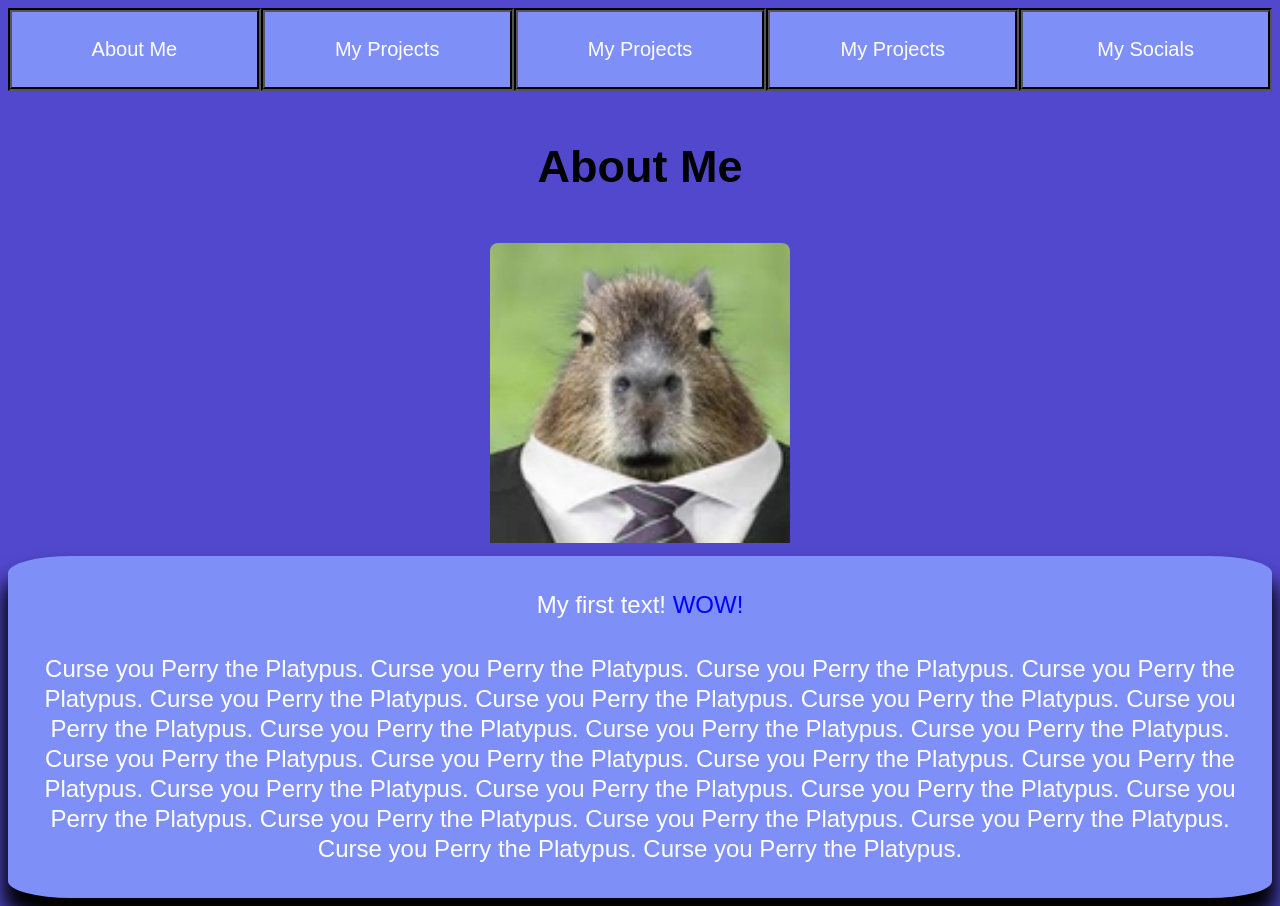
==== index.html @ cea98901 "made images not draggable" ====
<!DOCTYPE html>
<html>
    <header>
        <!--Set page icon-->
        <link rel="icon" type="image/x-icon" href="favicon.ico">
        <!--Buttons to navigate pages-->
        <div class="top_buttons">
            <button class="button" id="index"><a href = "index.html"><p>About Me</p></a></button>
            <button class="button" id="projects"><a href = "projects.html"><p>My Projects</p></a></button>
            <button class="button" id="idk"><a href = "projects.html"><p>My Projects</p></a></button>
            <button class="button" id="idk"><a href = "projects.html"><p>My Projects</p></a></button>
            <button class="button" id="contact"><a href = "contact.html"><p>My Socials</p></a></button>
        </div>
        <!--Set title and import CSS-->
        <title>Skylar Bleau</title>
        <link href="styles.css" rel="stylesheet" type="text/css">
        <!--Mobile Friendly-->
        <meta name="viewport" content="width=device-width, initial-scale=1.0"> 
    </header>

    <body>
        <div class="main_container" id="top">
            <h1>About Me</h1>
        </div>

        <div class = "main_container" id="main">
            <div id="top_row">
                <img id ="banana" draggable="false" src= "business.png" alt="busy doing business" ></img>
            </div>
            <div class = "text_chunk">
                <p>My first text! <span style="color:blue">WOW!</span></p>
                <p> Curse you Perry the Platypus. Curse you Perry the Platypus. Curse you Perry the Platypus. Curse you Perry the Platypus. Curse you Perry the Platypus. Curse you Perry the Platypus. 
                    Curse you Perry the Platypus. Curse you Perry the Platypus. Curse you Perry the Platypus. Curse you Perry the Platypus. Curse you Perry the Platypus. Curse you Perry the Platypus. 
                    Curse you Perry the Platypus. Curse you Perry the Platypus. Curse you Perry the Platypus. Curse you Perry the Platypus. Curse you Perry the Platypus. Curse you Perry the Platypus. 
                    Curse you Perry the Platypus. Curse you Perry the Platypus. Curse you Perry the Platypus. Curse you Perry the Platypus. Curse you Perry the Platypus. Curse you Perry the Platypus. 
                </p>
            </div>
        </div>

        <div class = "main_container" id="footer">
            <!--put contact info here-->
        </div>

    </body>

    <footer>
        <!--eventual footer for more infos-->
    </footer>
</html>
---- styles.css ----
/* Core Containers */
html{
  font-family:'Franklin Gothic Medium', 'Arial Narrow', Arial, sans-serif;
  font-weight: 400;
  font-style: normal;
  font-size: 24px; 
  font-variant: normal; 
  line-height: 30px;
}

body{
  background-image: url(
    'https://wallpaperaccess.com/full/8351171.gif'
  );
  background-repeat: no-repeat;
  background-color: rgb(81,72,205);
  background-size:100%;  
}


/* Core Classes */
.top_buttons{
  display:flex;
  width:100%;
  text-align: center;
  flex-direction: row;
  position:relative;
}
.main_container {
  position:relative;
  align-items: center;
  display: flex;
  justify-content: center;
  width:100%;
  }
.button {
  flex-wrap: row wrap;
  flex-grow: 1;
  background-color: #7e90f8;
  border: 4px groove black;
  color: white;
  width:100%;
  text-align: center;
  text-decoration: none;
  display: inline-block;
  font-size: 20px;
  cursor: pointer;
  position: relative;
}
#top {
  text-align: center;
  display: inline;
  font-size: 20px;
  padding: 10px;
  }
#main {
  text-align: center;
  display: inline-block;
}
#footer {
  text-align: center;
  display: inline;
  }



 /* unvisited link */
 a:link {
  color: white;
  text-decoration: none;
}
/* visited link */
a:visited {
  color:blanchedalmond;
  text-decoration: none;
}
/* mouse over link */
a:hover {
  color: hotpink;
  text-decoration: none;
  cursor:grab;
}
/* selected link */
a:active {
  color: rgb(0, 0, 0);
  text-decoration: none;
} 
/* h1 */
h1{
  font-size: 45px;
}


/*  About me (first page) */
#banana{
  padding-bottom: 1%;
  display:flex;
  height:auto;
  align-items: center;
  margin: 0 auto; 
  justify-content: center;
}

#banana:active{
  filter: invert(1);
}
.text_chunk{
  background-color: #7e90f8;
  color: white;
  box-shadow: 0px 20px 20px 5px rgb(0, 0, 0);
  display: flex;
  text-align: center;
  display: block;
  border-radius: 5%;
}
.text_chunk, p{
  padding: 5px;
}

/* My Projects (second page) */
.Nurture{
  padding: 2% 5% 1% 5%;
  align-items:stretch;
  text-align: center;
  display:flex;
  flex-direction:row;
}
/*#Nurture_PFP, img{
  border-radius: 8px;
  display: block;
  width: 300px; 
  height: auto;
  margin-right: auto;
}*/
#Nurture_Text{
  background-color: #7e90f8;
  color: white;
  box-shadow: 0px 20px 20px 5px rgb(0, 0, 0);
  display: block;
  text-align: center;
  width: 75%;
  border-radius:5%;
  margin-left:auto;
}
#Nurture_Info{
  padding:2px;
}
#embed{
  width:300px;
  height:325px;
  flex-shrink: 1;
  flex-direction: row;
}
.Azalea{
  padding: 2% 5% 1% 5%;
  align-items:stretch;
  text-align: center;
  display: flex;
}
#Azalea_PFP, img{
  border-radius: 8px;
  display: block;
  width: 300px; 
  height: auto;
  margin-right: auto;
  flex-shrink: 2;

}
#Azalea_Text{
  background-color: #7e90f8;
  color: white;
  box-shadow: 0px 20px 20px 5px rgb(0, 0, 0);
  display: flex;
  text-align: center;
  display: block;
  margin-left: auto;
  width: 75%;
  border-radius: 5%;
  
}

/* Mobile stuff */
@media only screen and (max-width: 620px) {
  body {
    font-size: 16px; /* Smaller font size for readability */
    padding: 0; /* Remove default padding */
    margin: 0; /* Remove default margins */
    overflow-x: hidden; /* Prevent horizontal scroll */
  }
  .Azalea, .Nurture{
    width: 50%;
  }
  .top_buttons{
    width: 20%;
    text-wrap:wrap;
    text-align: center;
    font-size: 1%;
  }
}
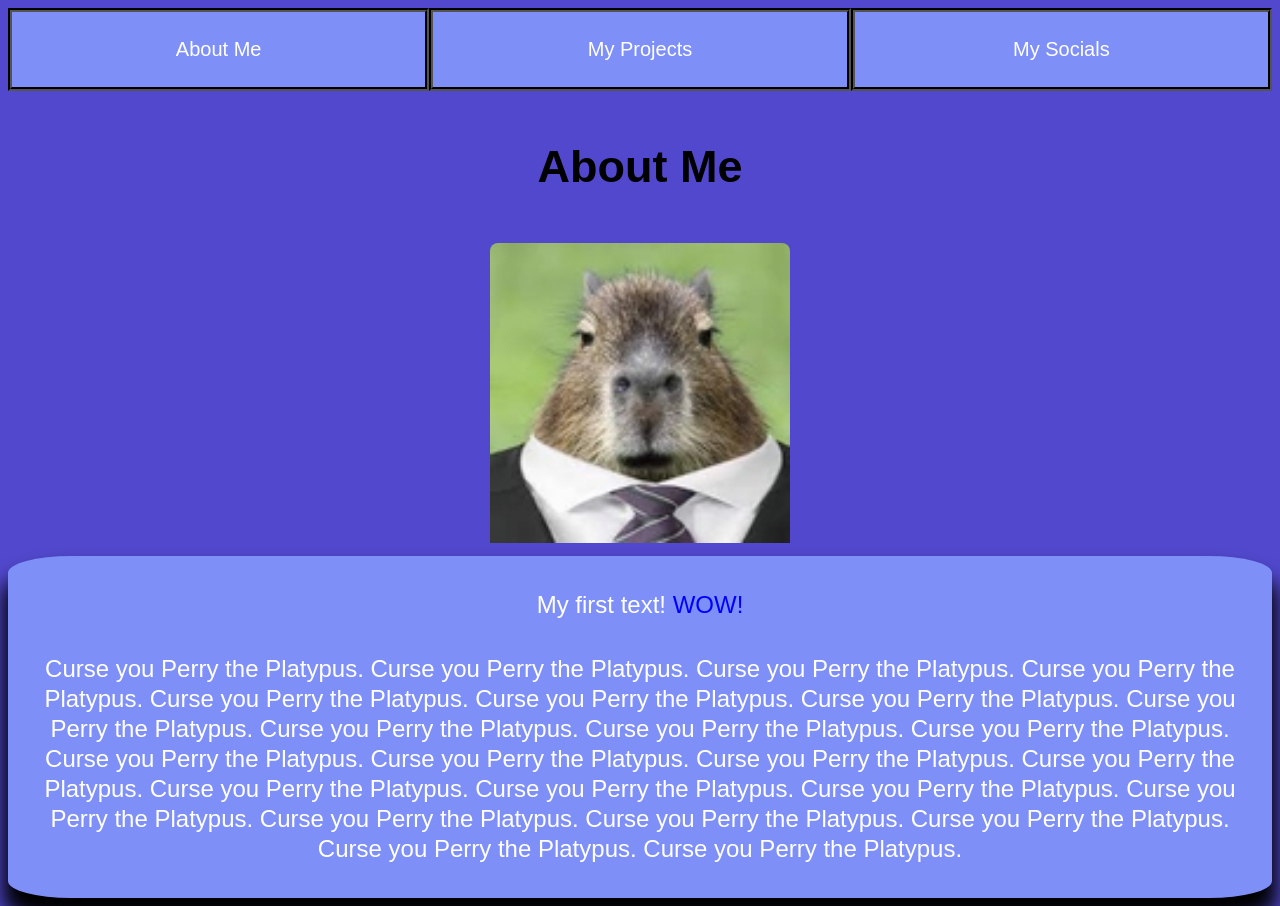
==== commit df0aa9db: "reduced buttons to 3, fixed mobile compatibility" ====
--- a/index.html
+++ b/index.html
@@ -7,8 +7,6 @@
         <div class="top_buttons">
             <button class="button" id="index"><a href = "index.html"><p>About Me</p></a></button>
             <button class="button" id="projects"><a href = "projects.html"><p>My Projects</p></a></button>
-            <button class="button" id="idk"><a href = "projects.html"><p>My Projects</p></a></button>
-            <button class="button" id="idk"><a href = "projects.html"><p>My Projects</p></a></button>
             <button class="button" id="contact"><a href = "contact.html"><p>My Socials</p></a></button>
         </div>
         <!--Set title and import CSS-->
--- a/styles.css
+++ b/styles.css
@@ -16,6 +16,13 @@
   background-color: rgb(81,72,205);
   background-size:100%;  
 }
+img{
+  -webkit-user-drag: none;
+  user-select: none;
+  -moz-user-select: none;
+  -webkit-user-select: none;
+  -ms-user-select: none;
+}
 
 
 /* Core Classes */
@@ -180,21 +187,15 @@
 }
 
 /* Mobile stuff */
-@media only screen and (max-width: 620px) {
+@media (max-width: 1080px) {
   body {
     font-size: 16px; /* Smaller font size for readability */
-    padding: 0; /* Remove default padding */
-    margin: 0; /* Remove default margins */
     overflow-x: hidden; /* Prevent horizontal scroll */
   }
-  .Azalea, .Nurture{
-    width: 50%;
-  }
-  .top_buttons{
-    width: 20%;
-    text-wrap:wrap;
-    text-align: center;
-    font-size: 1%;
-  }
-}
-
+  #embed, #Nurture_Text, #Azalea_Text, #Azalea_PFP{
+    margin:10px 20px 10px 0px;
+  }
+  h1{
+    font-size:32px;
+  }
+}
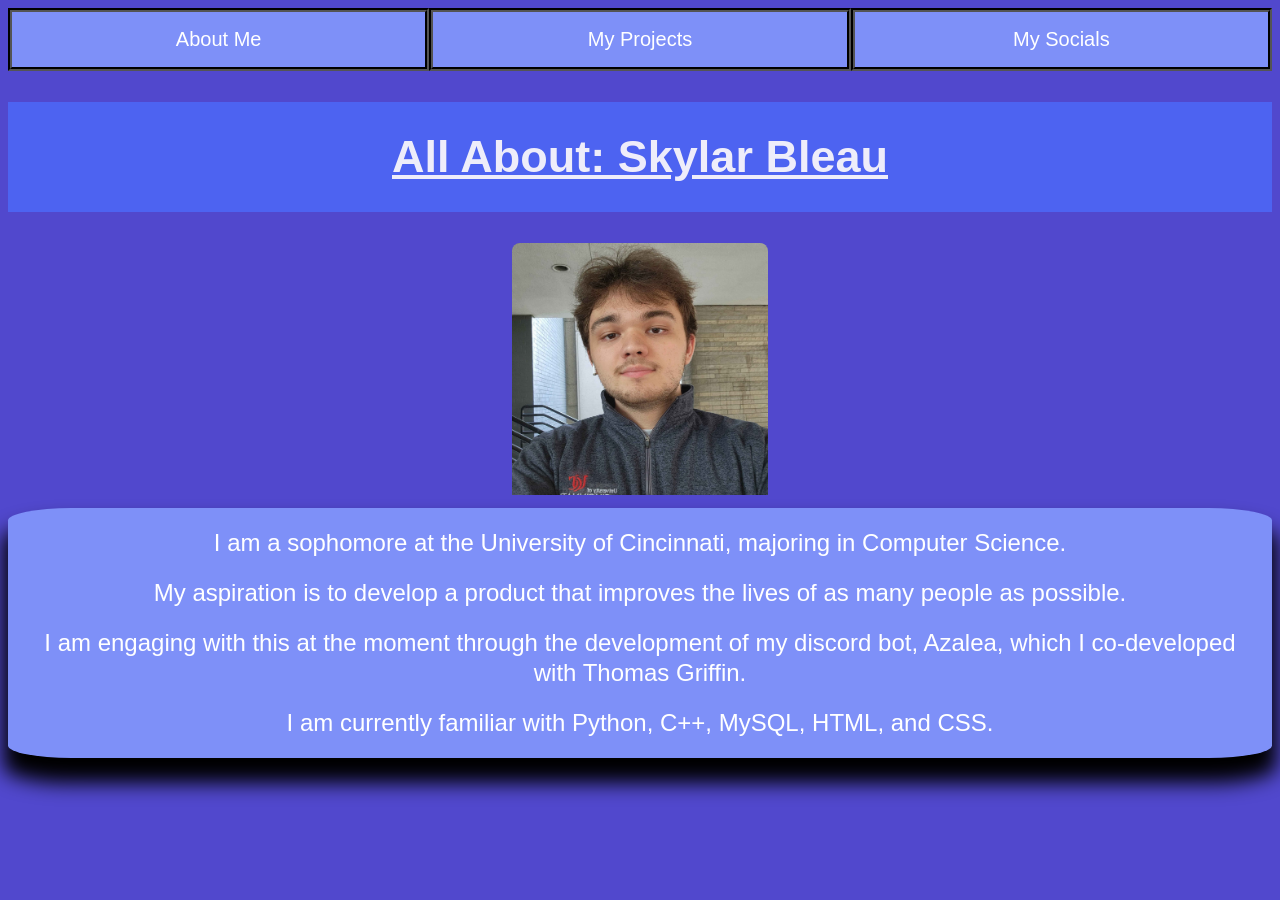
==== commit 43e5ce10: "current updated version of website" ====
--- a/index.html
+++ b/index.html
@@ -2,10 +2,10 @@
 <html>
     <header>
         <!--Set page icon-->
-        <link rel="icon" type="image/x-icon" href="favicon.ico">
+        <link rel="icon" type="image/x-icon" href="ascend1.ico">
         <!--Buttons to navigate pages-->
         <div class="top_buttons">
-            <button class="button" id="index"><a href = "index.html"><p>About Me</p></a></button>
+            <button class="button" id="index" type="button" value="disabled" style="cursor: not-allowed" disabled><p>About Me</p></button>
             <button class="button" id="projects"><a href = "projects.html"><p>My Projects</p></a></button>
             <button class="button" id="contact"><a href = "contact.html"><p>My Socials</p></a></button>
         </div>
@@ -17,21 +17,19 @@
     </header>
 
     <body>
-        <div class="main_container" id="top">
-            <h1>About Me</h1>
+        <div class="contact" id="top">
+            <span id="about_me"><h1>All About: Skylar Bleau</h1></span>
         </div>
 
         <div class = "main_container" id="main">
             <div id="top_row">
-                <img id ="banana" draggable="false" src= "business.png" alt="busy doing business" ></img>
+                <img id ="banana" draggable="false" src= "meself.jpg" alt="busy doing business" ></img>
             </div>
             <div class = "text_chunk">
-                <p>My first text! <span style="color:blue">WOW!</span></p>
-                <p> Curse you Perry the Platypus. Curse you Perry the Platypus. Curse you Perry the Platypus. Curse you Perry the Platypus. Curse you Perry the Platypus. Curse you Perry the Platypus. 
-                    Curse you Perry the Platypus. Curse you Perry the Platypus. Curse you Perry the Platypus. Curse you Perry the Platypus. Curse you Perry the Platypus. Curse you Perry the Platypus. 
-                    Curse you Perry the Platypus. Curse you Perry the Platypus. Curse you Perry the Platypus. Curse you Perry the Platypus. Curse you Perry the Platypus. Curse you Perry the Platypus. 
-                    Curse you Perry the Platypus. Curse you Perry the Platypus. Curse you Perry the Platypus. Curse you Perry the Platypus. Curse you Perry the Platypus. Curse you Perry the Platypus. 
-                </p>
+                <p>I am a sophomore at the University of Cincinnati, majoring in Computer Science.</p>
+                <p>My aspiration is to develop a product that improves the lives of as many people as possible.</p>
+                <p>I am engaging with this at the moment through the development of my discord bot, Azalea, which I co-developed with Thomas Griffin.</p>
+                <p>I am currently familiar with Python, C++, MySQL, HTML, and CSS.</p>
             </div>
         </div>
 
--- a/styles.css
+++ b/styles.css
@@ -54,11 +54,26 @@
   cursor: pointer;
   position: relative;
 }
+#about_me{
+  text-align: center;
+  font-size: 20px;
+  padding: 10px;
+  text-decoration: underline;
+  display: flex;
+  flex-wrap: wrap;
+  justify-content: center;
+  text-decoration:underline;
+  color:white;
+  background-color: #4d66f5;
+  opacity: 0.9;
+}
 #top {
   text-align: center;
   display: inline;
   font-size: 20px;
   padding: 10px;
+  color:white;
+  text-decoration: underline;
   }
 #main {
   text-align: center;
@@ -68,7 +83,9 @@
   text-align: center;
   display: inline;
   }
-
+p{
+  margin:10px;
+}
 
 
  /* unvisited link */
@@ -147,7 +164,7 @@
   text-align: center;
   width: 75%;
   border-radius:5%;
-  margin-left:auto;
+  margin-left:2vw;
 }
 #Nurture_Info{
   padding:2px;
@@ -157,6 +174,7 @@
   height:325px;
   flex-shrink: 1;
   flex-direction: row;
+  width: 20vw;
 }
 .Azalea{
   padding: 2% 5% 1% 5%;
@@ -167,7 +185,7 @@
 #Azalea_PFP, img{
   border-radius: 8px;
   display: block;
-  width: 300px; 
+  width: 20vw; 
   height: auto;
   margin-right: auto;
   flex-shrink: 2;
@@ -180,10 +198,55 @@
   display: flex;
   text-align: center;
   display: block;
-  margin-left: auto;
+  margin-left: 2vh;
   width: 75%;
   border-radius: 5%;
   
+}
+
+
+
+/* Contact Page */
+.contact{
+  display: flex;
+  flex-wrap: wrap;
+  justify-content: center;
+}
+
+#contact_top{
+  display:flex;
+  text-decoration:underline;
+  color:white
+}
+
+#contact_body{
+  display:flex;
+}
+
+#contact_bot{
+  display:flex;
+}
+
+
+#linkedin_skylarbleau{
+  display:flex;
+  justify-content: center;
+  align-items: center;
+  margin: 10px; 
+}
+#github, #linkedin, #youtube, #discord, #handshake{
+  margin: 10px;
+  display: flex;
+  flex-direction: column;
+  align-items: center;
+  opacity: 0.90;
+  background-color: #687cf1;
+  width: 20vw;
+  height: auto;
+}
+#github:hover, #linkedin:hover, #youtube:hover, #discord:hover, #handshake:hover{
+  box-shadow: 0 12px 16px 0 rgba(0,0,0,0.24), 0 17px 50px 0 rgba(0,0,0,0.19);
+  opacity: 1;
 }
 
 /* Mobile stuff */
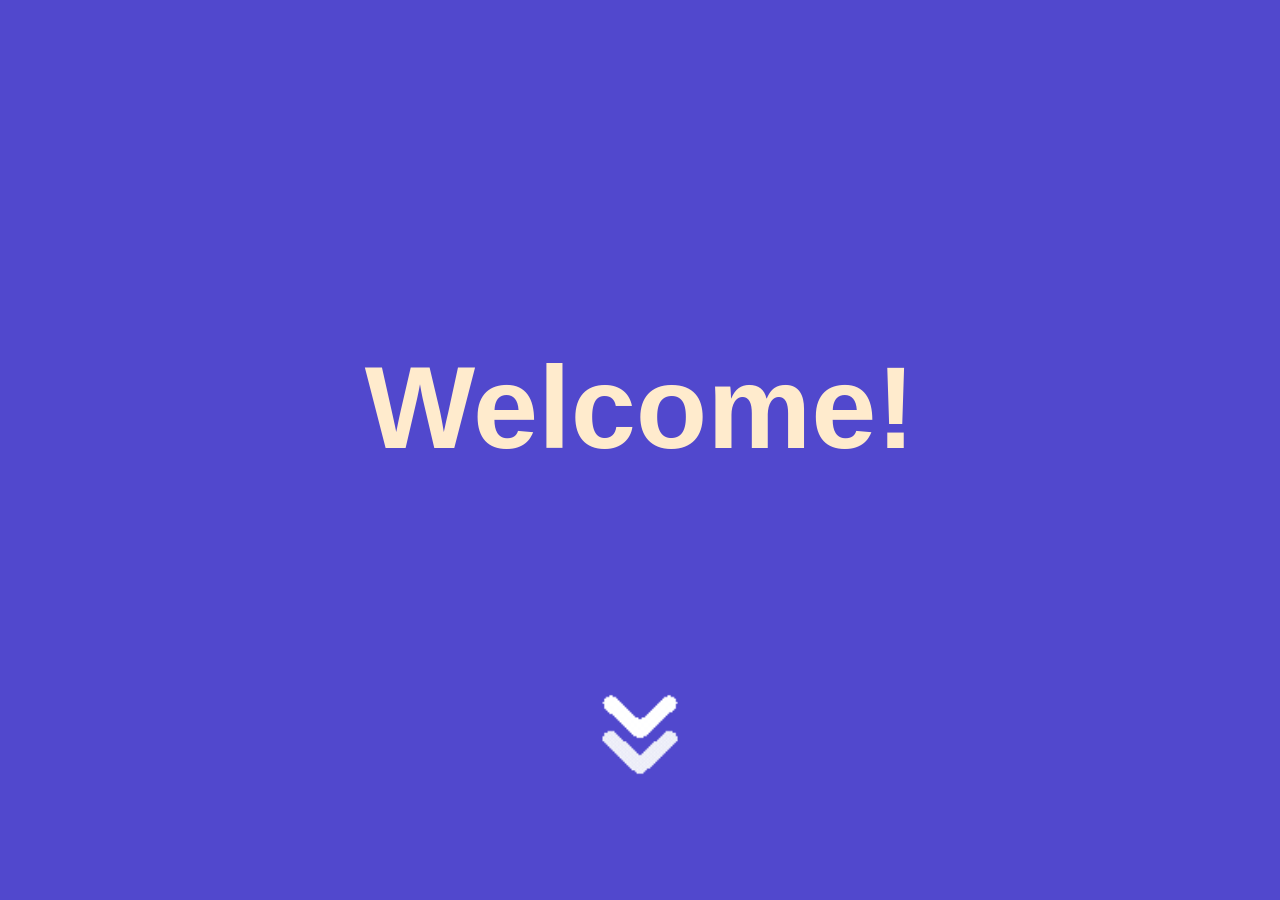
==== commit 92dfd973: "changing stylization of page" ====
--- a/index.html
+++ b/index.html
@@ -4,11 +4,11 @@
         <!--Set page icon-->
         <link rel="icon" type="image/x-icon" href="ascend1.ico">
         <!--Buttons to navigate pages-->
-        <div class="top_buttons">
+        <!--<div class="top_buttons">
             <button class="button" id="index" type="button" value="disabled" style="cursor: not-allowed" disabled><p>About Me</p></button>
             <button class="button" id="projects"><a href = "projects.html"><p>My Projects</p></a></button>
             <button class="button" id="contact"><a href = "contact.html"><p>My Socials</p></a></button>
-        </div>
+        </div>-->
         <!--Set title and import CSS-->
         <title>Skylar Bleau</title>
         <link href="styles.css" rel="stylesheet" type="text/css">
@@ -17,29 +17,15 @@
     </header>
 
     <body>
-        <div class="contact" id="top">
-            <span id="about_me"><h1>All About: Skylar Bleau</h1></span>
+        <div>
+            <h1 style="text-align: center; padding-top: 35vh; color: blanchedalmond; font-size: 13vh;">Welcome!</h1>
         </div>
-
-        <div class = "main_container" id="main">
-            <div id="top_row">
-                <img id ="banana" draggable="false" src= "meself.jpg" alt="busy doing business" ></img>
-            </div>
-            <div class = "text_chunk">
-                <p>I am a sophomore at the University of Cincinnati, majoring in Computer Science.</p>
-                <p>My aspiration is to develop a product that improves the lives of as many people as possible.</p>
-                <p>I am engaging with this at the moment through the development of my discord bot, Azalea, which I co-developed with Thomas Griffin.</p>
-                <p>I am currently familiar with Python, C++, MySQL, HTML, and CSS.</p>
-            </div>
+        <div>
+            <img draggable="false" style="align-content: center;display: block; margin: 0 auto; padding-top: 8vh;" src="Scroll_Down.gif">
         </div>
-
-        <div class = "main_container" id="footer">
-            <!--put contact info here-->
-        </div>
-
     </body>
 
-    <footer>
-        <!--eventual footer for more infos-->
-    </footer>
+    <!--<footer>
+        <h6>Join discord.gg/nurture</h6>
+    </footer>-->
 </html>
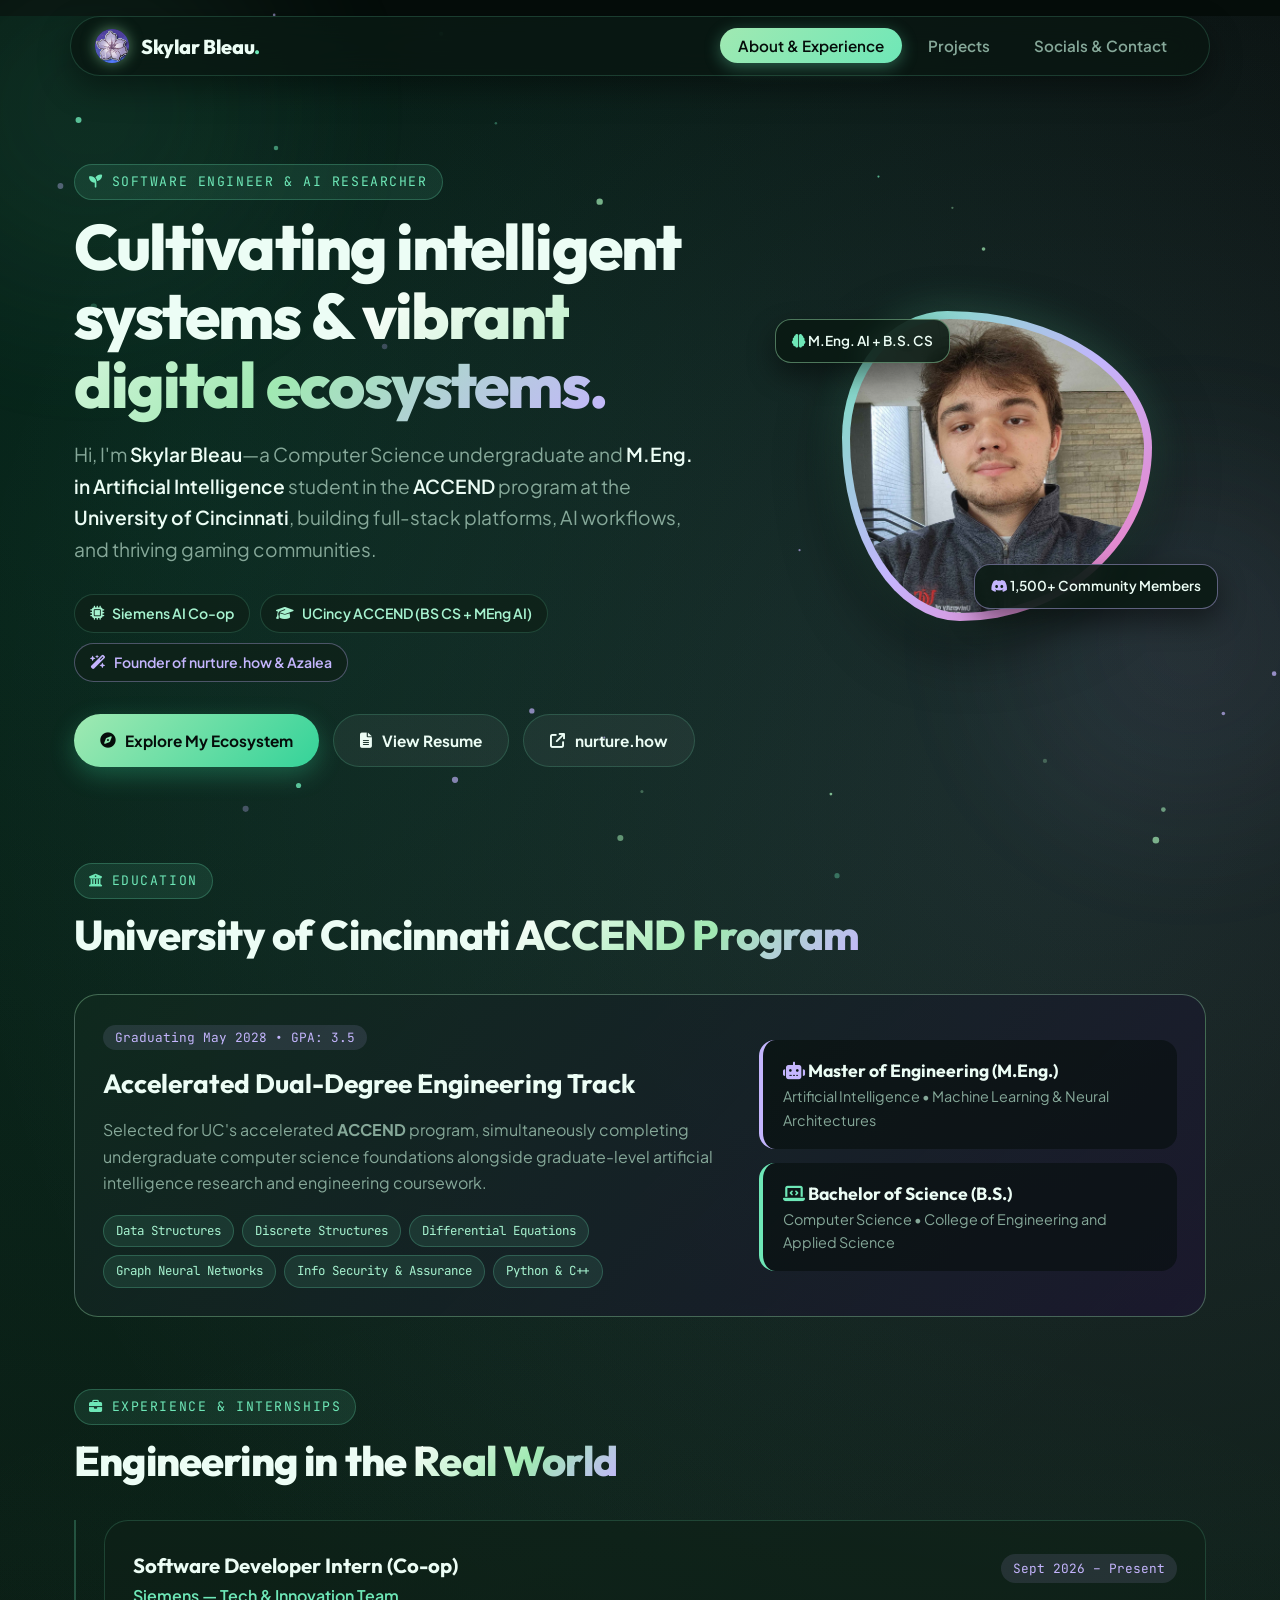
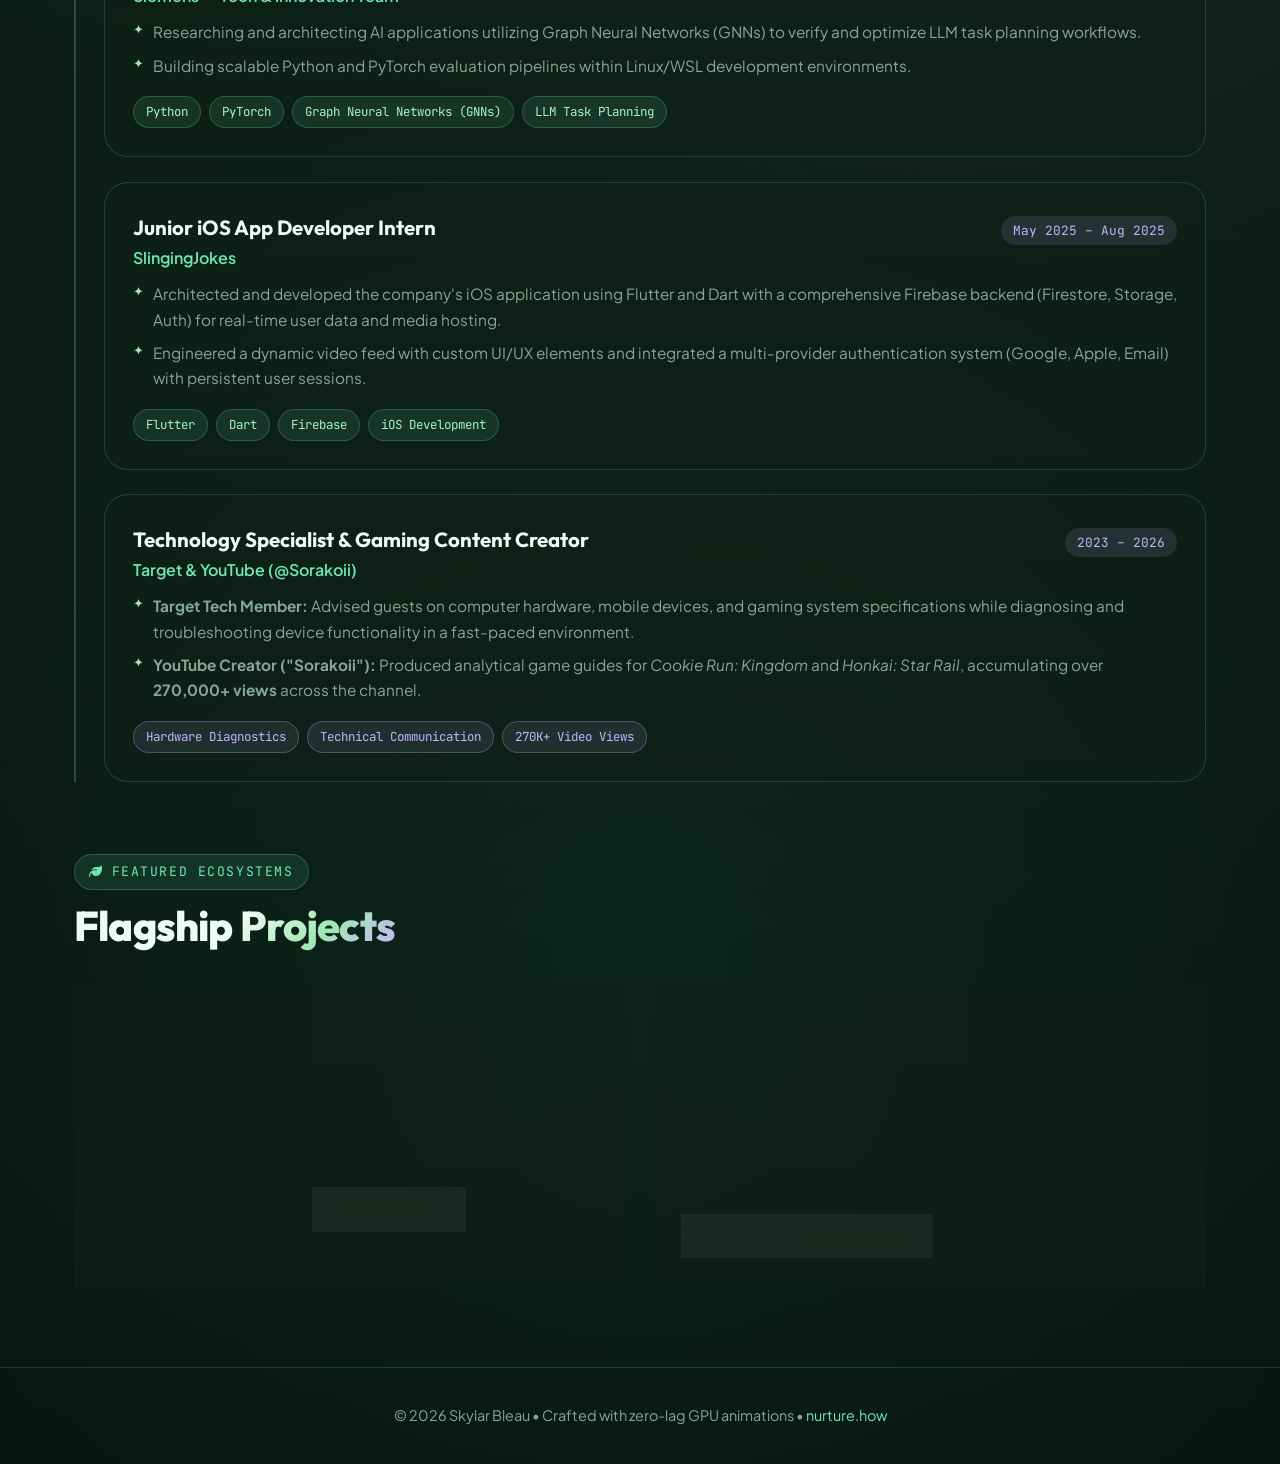
==== commit 135f28bc: "Complete GUI overhaul using Gemini Argon" ====
--- a/index.html
+++ b/index.html
@@ -1,31 +1,312 @@
 <!DOCTYPE html>
-<html>
-    <header>
-        <!--Set page icon-->
-        <link rel="icon" type="image/x-icon" href="ascend1.ico">
-        <!--Buttons to navigate pages-->
-        <!--<div class="top_buttons">
-            <button class="button" id="index" type="button" value="disabled" style="cursor: not-allowed" disabled><p>About Me</p></button>
-            <button class="button" id="projects"><a href = "projects.html"><p>My Projects</p></a></button>
-            <button class="button" id="contact"><a href = "contact.html"><p>My Socials</p></a></button>
-        </div>-->
-        <!--Set title and import CSS-->
-        <title>Skylar Bleau</title>
-        <link href="styles.css" rel="stylesheet" type="text/css">
-        <!--Mobile Friendly-->
-        <meta name="viewport" content="width=device-width, initial-scale=1.0"> 
-    </header>
-
-    <body>
-        <div>
-            <h1 style="text-align: center; padding-top: 35vh; color: blanchedalmond; font-size: 13vh;">Welcome!</h1>
-        </div>
-        <div>
-            <img draggable="false" style="align-content: center;display: block; margin: 0 auto; padding-top: 8vh;" src="Scroll_Down.gif">
-        </div>
-    </body>
-
-    <!--<footer>
-        <h6>Join discord.gg/nurture</h6>
-    </footer>-->
-</html>
+<html lang="en">
+<head>
+  <meta charset="UTF-8">
+  <meta name="viewport" content="width=device-width, initial-scale=1.0">
+  <title>Skylar Bleau | AI & Full-Stack Software Engineer</title>
+  <link rel="icon" type="image/png" href="Nurture_icon.png">
+  <link rel="stylesheet" href="styles.css">
+  <link rel="stylesheet" href="https://cdnjs.cloudflare.com/ajax/libs/font-awesome/6.5.1/css/all.min.css">
+</head>
+<body>
+
+  <!-- GPU-Accelerated Bioluminescent Firefly Canvas -->
+  <canvas id="firefly-canvas"></canvas>
+  <div class="ambient-orb orb-emerald"></div>
+  <div class="ambient-orb orb-azalea"></div>
+
+  <!-- Navigation -->
+  <header class="navbar">
+    <nav class="nav-inner">
+      <a href="index.html" class="brand">
+        <img src="Nurture_icon.png" alt="Nurture Blossom Logo">
+        <span>Skylar Bleau<span class="brand-dot">.</span></span>
+      </a>
+      <ul class="nav-links">
+        <li><a href="index.html" class="nav-link active">About &amp; Experience</a></li>
+        <li><a href="projects.html" class="nav-link">Projects</a></li>
+        <li><a href="contact.html" class="nav-link">Socials &amp; Contact</a></li>
+      </ul>
+    </nav>
+  </header>
+
+  <main class="container">
+    <!-- Hero Section -->
+    <section class="hero reveal">
+      <div class="hero-content">
+        <span class="eyebrow"><i class="fa-solid fa-seedling"></i> Software Engineer &amp; AI Researcher</span>
+        <h1 class="hero-title">
+          Cultivating intelligent systems &amp; <span class="gradient-text">vibrant digital ecosystems.</span>
+        </h1>
+        <p class="hero-subtitle">
+          Hi, I'm <strong>Skylar Bleau</strong>—a Computer Science undergraduate and <strong>M.Eng. in Artificial Intelligence</strong> student in the <strong>ACCEND</strong> program at the <strong>University of Cincinnati</strong>, building full-stack platforms, AI workflows, and thriving gaming communities.
+        </p>
+
+        <div class="hero-badges">
+          <span class="pill-badge"><i class="fa-solid fa-microchip"></i> Siemens AI Co-op</span>
+          <span class="pill-badge"><i class="fa-solid fa-graduation-cap"></i> UCincy ACCEND (BS CS + MEng AI)</span>
+          <span class="pill-badge azalea-pill"><i class="fa-solid fa-wand-magic-sparkles"></i> Founder of nurture.how &amp; Azalea</span>
+        </div>
+
+        <div class="btn-group">
+          <a href="projects.html" class="btn btn-primary">
+            <i class="fa-solid fa-compass"></i> Explore My Ecosystem
+          </a>
+          <a href="resume_skylarbleau.jpg" target="_blank" class="btn btn-secondary">
+            <i class="fa-solid fa-file-lines"></i> View Resume
+          </a>
+          <a href="https://nurture.how" target="_blank" rel="noopener" class="btn btn-secondary">
+            <i class="fa-solid fa-arrow-up-right-from-square"></i> nurture.how
+          </a>
+        </div>
+      </div>
+
+      <div class="hero-visual">
+        <div class="portrait-wrapper">
+          <img src="meself.jpg" alt="Skylar Bleau">
+        </div>
+        <div class="floating-stat stat-top">
+          <i class="fa-solid fa-brain" style="color: var(--emerald-glow);"></i> M.Eng. AI + B.S. CS
+        </div>
+        <div class="floating-stat stat-bottom">
+          <i class="fa-brands fa-discord" style="color: var(--azalea-lavender);"></i> 1,500+ Community Members
+        </div>
+      </div>
+    </section>
+
+    <!-- Education / UCincy ACCEND Spotlight -->
+    <section class="section reveal">
+      <div class="section-header">
+        <span class="eyebrow"><i class="fa-solid fa-building-columns"></i> Education</span>
+        <h2 class="section-title">University of Cincinnati <span class="gradient-text">ACCEND Program</span></h2>
+      </div>
+
+      <div class="glass-card accend-card">
+        <div class="accend-grid">
+          <div>
+            <span class="date-pill">Graduating May 2028 • GPA: 3.5</span>
+            <h3 style="font-family: 'Outfit', sans-serif; font-size: 1.65rem; margin: 12px 0;">
+              Accelerated Dual-Degree Engineering Track
+            </h3>
+            <p style="color: var(--text-muted); margin-bottom: 18px;">
+              Selected for UC's accelerated <strong>ACCEND</strong> program, simultaneously completing undergraduate computer science foundations alongside graduate-level artificial intelligence research and engineering coursework.
+            </p>
+            <div class="tag-row">
+              <span class="tech-tag">Data Structures</span>
+              <span class="tech-tag">Discrete Structures</span>
+              <span class="tech-tag">Differential Equations</span>
+              <span class="tech-tag">Graph Neural Networks</span>
+              <span class="tech-tag">Info Security &amp; Assurance</span>
+              <span class="tech-tag">Python &amp; C++</span>
+            </div>
+          </div>
+
+          <div class="degree-track">
+            <div class="degree-item meng">
+              <h4><i class="fa-solid fa-robot" style="color: var(--azalea-lavender);"></i> Master of Engineering (M.Eng.)</h4>
+              <p>Artificial Intelligence • Machine Learning &amp; Neural Architectures</p>
+            </div>
+            <div class="degree-item">
+              <h4><i class="fa-solid fa-laptop-code" style="color: var(--emerald-glow);"></i> Bachelor of Science (B.S.)</h4>
+              <p>Computer Science • College of Engineering and Applied Science</p>
+            </div>
+          </div>
+        </div>
+      </div>
+    </section>
+
+    <!-- Experience & Internships Timeline -->
+    <section class="section reveal">
+      <div class="section-header">
+        <span class="eyebrow"><i class="fa-solid fa-briefcase"></i> Experience &amp; Internships</span>
+        <h2 class="section-title">Engineering in the <span class="gradient-text">Real World</span></h2>
+      </div>
+
+      <div class="timeline">
+        <!-- Siemens -->
+        <div class="glass-card timeline-item reveal">
+          <div class="timeline-dot"></div>
+          <div class="timeline-header">
+            <div>
+              <h3 class="role-title">Software Developer Intern (Co-op)</h3>
+              <span class="company-name">Siemens — Tech &amp; Innovation Team</span>
+            </div>
+            <span class="date-pill">Sept 2026 – Present</span>
+          </div>
+          <ul class="bullet-list">
+            <li>Researching and architecting AI applications utilizing Graph Neural Networks (GNNs) to verify and optimize LLM task planning workflows.</li>
+            <li>Building scalable Python and PyTorch evaluation pipelines within Linux/WSL development environments.</li>
+          </ul>
+          <div class="tag-row">
+            <span class="tech-tag">Python</span>
+            <span class="tech-tag">PyTorch</span>
+            <span class="tech-tag">Graph Neural Networks (GNNs)</span>
+            <span class="tech-tag">LLM Task Planning</span>
+          </div>
+        </div>
+
+        <!-- SlingingJokes -->
+        <div class="glass-card timeline-item reveal">
+          <div class="timeline-dot"></div>
+          <div class="timeline-header">
+            <div>
+              <h3 class="role-title">Junior iOS App Developer Intern</h3>
+              <span class="company-name">SlingingJokes</span>
+            </div>
+            <span class="date-pill">May 2025 – Aug 2025</span>
+          </div>
+          <ul class="bullet-list">
+            <li>Architected and developed the company's iOS application using Flutter and Dart with a comprehensive Firebase backend (Firestore, Storage, Auth) for real-time user data and media hosting.</li>
+            <li>Engineered a dynamic video feed with custom UI/UX elements and integrated a multi-provider authentication system (Google, Apple, Email) with persistent user sessions.</li>
+          </ul>
+          <div class="tag-row">
+            <span class="tech-tag">Flutter</span>
+            <span class="tech-tag">Dart</span>
+            <span class="tech-tag">Firebase</span>
+            <span class="tech-tag">iOS Development</span>
+          </div>
+        </div>
+
+        <!-- Target & Content Creation -->
+        <div class="glass-card timeline-item reveal">
+          <div class="timeline-dot"></div>
+          <div class="timeline-header">
+            <div>
+              <h3 class="role-title">Technology Specialist &amp; Gaming Content Creator</h3>
+              <span class="company-name">Target &amp; YouTube (@Sorakoii)</span>
+            </div>
+            <span class="date-pill">2023 – 2026</span>
+          </div>
+          <ul class="bullet-list">
+            <li><strong>Target Tech Member:</strong> Advised guests on computer hardware, mobile devices, and gaming system specifications while diagnosing and troubleshooting device functionality in a fast-paced environment.</li>
+            <li><strong>YouTube Creator ("Sorakoii"):</strong> Produced analytical game guides for <em>Cookie Run: Kingdom</em> and <em>Honkai: Star Rail</em>, accumulating over <strong>270,000+ views</strong> across the channel.</li>
+          </ul>
+          <div class="tag-row">
+            <span class="tech-tag lavender">Hardware Diagnostics</span>
+            <span class="tech-tag lavender">Technical Communication</span>
+            <span class="tech-tag lavender">270K+ Video Views</span>
+          </div>
+        </div>
+      </div>
+    </section>
+
+    <!-- Featured Projects Preview -->
+    <section class="section reveal">
+      <div class="section-header">
+        <span class="eyebrow"><i class="fa-solid fa-leaf"></i> Featured Ecosystems</span>
+        <h2 class="section-title">Flagship <span class="gradient-text">Projects</span></h2>
+      </div>
+
+      <div class="grid-2">
+        <div class="glass-card">
+          <div style="display: flex; align-items: center; gap: 16px; margin-bottom: 16px;">
+            <img src="Nurture_icon.png" alt="Nurture Icon" style="width: 56px; height: 56px; border-radius: 14px;">
+            <div>
+              <h3 class="role-title">nurture.how &amp; Nurture Community</h3>
+              <span class="company-name">Full-Stack Web Platform &amp; 1,500+ Member Hub</span>
+            </div>
+          </div>
+          <p style="color: var(--text-muted); margin-bottom: 18px;">
+            A modern web hub deployed on Vercel hosting interactive game directories, tier lists, and community guides alongside a 9-person staff moderating a 1,500+ member Discord community.
+          </p>
+          <div class="btn-group">
+            <a href="https://nurture.how" target="_blank" rel="noopener" class="btn btn-primary" style="padding: 9px 18px; font-size: 0.88rem;">
+              Launch nurture.how <i class="fa-solid fa-arrow-up-right-from-square"></i>
+            </a>
+            <a href="projects.html" class="btn btn-secondary" style="padding: 9px 18px; font-size: 0.88rem;">
+              Read Case Study
+            </a>
+          </div>
+        </div>
+
+        <div class="glass-card">
+          <div style="display: flex; align-items: center; gap: 16px; margin-bottom: 16px;">
+            <img src="Azalea.PNG" alt="Azalea Bot Icon" style="width: 56px; height: 56px; border-radius: 14px; object-fit: cover;">
+            <div>
+              <h3 class="role-title" style="color: var(--azalea-lavender);">Azalea Discord Bot</h3>
+              <span class="company-name" style="color: var(--azalea-pink);">Python • SQL • Web-Scraping • JS</span>
+            </div>
+          </div>
+          <p style="color: var(--text-muted); margin-bottom: 18px;">
+            Full-stack custom Discord bot powering Nurture with automated web-scraping visualizers, character encyclopedias, and SQL-backed gacha inventory systems for <em>Cookie Run: Kingdom</em> and <em>Honkai: Star Rail</em>.
+          </p>
+          <div class="btn-group">
+            <a href="projects.html#azalea" class="btn btn-secondary" style="padding: 9px 18px; font-size: 0.88rem;">
+              Explore Azalea Architecture <i class="fa-solid fa-arrow-right"></i>
+            </a>
+          </div>
+        </div>
+      </div>
+    </section>
+  </main>
+
+  <footer class="site-footer">
+    <p>© 2026 Skylar Bleau • Crafted with zero-lag GPU animations • <a href="https://nurture.how" style="color: var(--emerald-glow);">nurture.how</a></p>
+  </footer>
+
+  <!-- Lightweight Firefly Canvas & Scroll Reveal Script -->
+  <script>
+    (() => {
+      // Scroll Reveal via IntersectionObserver
+      const observer = new IntersectionObserver((entries) => {
+        entries.forEach(entry => {
+          if (entry.isIntersecting) {
+            entry.target.classList.add('visible');
+            observer.unobserve(entry.target);
+          }
+        });
+      }, { threshold: 0.12 });
+
+      document.querySelectorAll('.reveal').forEach(el => observer.observe(el));
+
+      // Lightweight GPU-friendly Firefly & Petal Canvas (Max 32 particles)
+      const canvas = document.getElementById('firefly-canvas');
+      const ctx = canvas.getContext('2d');
+      let width, height, particles = [];
+
+      function resize() {
+        width = canvas.width = window.innerWidth;
+        height = canvas.height = window.innerHeight;
+      }
+      window.addEventListener('resize', resize, { passive: true });
+      resize();
+
+      const colors = ['rgba(110, 231, 183, ', 'rgba(160, 233, 178, ', 'rgba(196, 181, 253, '];
+      for (let i = 0; i < 32; i++) {
+        particles.push({
+          x: Math.random() * width,
+          y: Math.random() * height,
+          r: Math.random() * 2.4 + 1,
+          vx: (Math.random() - 0.5) * 0.35,
+          vy: -Math.random() * 0.45 - 0.1,
+          alpha: Math.random() * 0.65 + 0.15,
+          dAlpha: (Math.random() * 0.008) + 0.002,
+          color: colors[i % colors.length]
+        });
+      }
+
+      function animate() {
+        if (!document.hidden) {
+          ctx.clearRect(0, 0, width, height);
+          for (const p of particles) {
+            p.x += p.vx;
+            p.y += p.vy;
+            p.alpha += p.dAlpha;
+            if (p.alpha > 0.85 || p.alpha < 0.12) p.dAlpha *= -1;
+            if (p.y < -10) p.y = height + 10;
+            if (p.x < -10) p.x = width + 10;
+            if (p.x > width + 10) p.x = -10;
+
+            ctx.beginPath();
+            ctx.arc(p.x, p.y, p.r, 0, Math.PI * 2);
+            ctx.fillStyle = p.color + p.alpha + ')';
+            ctx.fill();
+          }
+        }
+        requestAnimationFrame(animate);
+      }
+      animate();
+    })();
+  </script>
+</body>
+</html>
--- a/styles.css
+++ b/styles.css
@@ -1,264 +1,1145 @@
-/* Core Containers */
-html{
-  font-family:'Franklin Gothic Medium', 'Arial Narrow', Arial, sans-serif;
-  font-weight: 400;
-  font-style: normal;
-  font-size: 24px; 
-  font-variant: normal; 
-  line-height: 30px;
-}
-
-body{
-  background-image: url(
-    'https://wallpaperaccess.com/full/8351171.gif'
-  );
-  background-repeat: no-repeat;
-  background-color: rgb(81,72,205);
-  background-size:100%;  
-}
-img{
+/* ==========================================================================
+   SKYLAR BLEAU PORTFOLIO — BIOLUMINESCENT NATURE DESIGN SYSTEM
+   GPU-Accelerated | Glassmorphic Botanical Theme
+   ========================================================================== */
+
+@import url('https://fonts.googleapis.com/css2?family=Outfit:wght@400;600;700;800&family=Plus+Jakarta+Sans:wght@400;500;600;700&family=JetBrains+Mono:wght@400;500&display=swap');
+
+:root {
+  /* Forest & Azalea Palette */
+  --bg-deep: #050d0a;
+  --bg-canopy: #0b1c14;
+  --bg-card: rgba(14, 33, 24, 0.65);
+  --bg-card-hover: rgba(20, 48, 35, 0.82);
+  --glass-border: rgba(110, 231, 183, 0.18);
+  --glass-border-strong: rgba(160, 233, 178, 0.45);
+
+  /* Accents */
+  --emerald-glow: #6ee7b7;
+  --nurture-mint: #a0e9b2;
+  --azalea-lavender: #c4b5fd;
+  --azalea-pink: #f472b6;
+  --sunlight-gold: #fcd34d;
+
+  /* Typography */
+  --text-primary: #ecfdf5;
+  --text-secondary: #a7f3d0;
+  --text-muted: #86a899;
+
+  /* Layout & Transitions */
+  --max-width: 1180px;
+  --radius-lg: 24px;
+  --radius-md: 16px;
+  --radius-pill: 9999px;
+  --ease-spring: cubic-bezier(0.22, 1, 0.36, 1);
+}
+
+*, *::before, *::after {
+  box-sizing: border-box;
+  margin: 0;
+  padding: 0;
+}
+
+html {
+  scroll-behavior: smooth;
+  font-family: 'Plus Jakarta Sans', -apple-system, BlinkMacSystemFont, sans-serif;
+  color: var(--text-primary);
+  background-color: var(--bg-deep);
+  line-height: 1.65;
+}
+
+body {
+  min-height: 100vh;
+  overflow-x: hidden;
+  position: relative;
+  background: 
+    radial-gradient(circle at 15% 15%, rgba(16, 185, 129, 0.14) 0%, transparent 45%),
+    radial-gradient(circle at 85% 25%, rgba(196, 181, 253, 0.12) 0%, transparent 45%),
+    radial-gradient(circle at 50% 85%, rgba(52, 211, 153, 0.1) 0%, transparent 50%),
+    linear-gradient(180deg, var(--bg-deep) 0%, var(--bg-canopy) 50%, var(--bg-deep) 100%);
+}
+
+img {
+  max-width: 100%;
+  display: block;
+  user-select: none;
   -webkit-user-drag: none;
-  user-select: none;
-  -moz-user-select: none;
-  -webkit-user-select: none;
-  -ms-user-select: none;
-}
-
-
-/* Core Classes */
-.top_buttons{
-  display:flex;
-  width:100%;
+}
+
+a {
+  color: inherit;
+  text-decoration: none;
+  transition: color 0.25s var(--ease-spring);
+}
+
+/* ==========================================================================
+   BACKGROUND CANVAS & AMBIENT NATURE GLOWS
+   ========================================================================== */
+#firefly-canvas {
+  position: fixed;
+  inset: 0;
+  width: 100vw;
+  height: 100vh;
+  pointer-events: none;
+  z-index: 0;
+}
+
+.ambient-orb {
+  position: fixed;
+  border-radius: 50%;
+  filter: blur(90px);
+  pointer-events: none;
+  z-index: 0;
+  opacity: 0.45;
+  will-change: transform;
+  animation: floatOrb 18s ease-in-out infinite alternate;
+}
+
+.orb-emerald {
+  width: 380px;
+  height: 380px;
+  background: rgba(110, 231, 183, 0.18);
+  top: -80px;
+  left: -100px;
+}
+
+.orb-azalea {
+  width: 340px;
+  height: 340px;
+  background: rgba(196, 181, 253, 0.16);
+  bottom: 10%;
+  right: -80px;
+  animation-delay: -7s;
+}
+
+@keyframes floatOrb {
+  0% { transform: translate3d(0, 0, 0) scale(1); }
+  100% { transform: translate3d(40px, 35px, 0) scale(1.12); }
+}
+
+/* ==========================================================================
+   STICKY GLASSMORPHIC NAVIGATION
+   ========================================================================== */
+.navbar {
+  position: sticky;
+  top: 16px;
+  z-index: 100;
+  max-width: var(--max-width);
+  margin: 16px auto 0;
+  padding: 0 20px;
+}
+
+.nav-inner {
+  display: flex;
+  align-items: center;
+  justify-content: space-between;
+  padding: 12px 24px;
+  background: rgba(8, 22, 16, 0.75);
+  backdrop-filter: blur(16px);
+  -webkit-backdrop-filter: blur(16px);
+  border: 1px solid var(--glass-border);
+  border-radius: var(--radius-pill);
+  box-shadow: 0 12px 32px rgba(0, 0, 0, 0.4);
+}
+
+.brand {
+  display: flex;
+  align-items: center;
+  gap: 12px;
+  font-family: 'Outfit', sans-serif;
+  font-weight: 800;
+  font-size: 1.25rem;
+  letter-spacing: -0.02em;
+  color: var(--text-primary);
+}
+
+.brand img {
+  width: 34px;
+  height: 34px;
+  border-radius: 50%;
+  box-shadow: 0 0 14px rgba(160, 233, 178, 0.5);
+  transition: transform 0.4s var(--ease-spring);
+}
+
+.brand:hover img {
+  transform: rotate(18deg) scale(1.1);
+}
+
+.brand-dot {
+  color: var(--emerald-glow);
+}
+
+.nav-links {
+  display: flex;
+  align-items: center;
+  gap: 8px;
+  list-style: none;
+}
+
+.nav-link {
+  padding: 8px 18px;
+  border-radius: var(--radius-pill);
+  font-weight: 600;
+  font-size: 0.95rem;
+  color: var(--text-muted);
+  transition: all 0.25s var(--ease-spring);
+}
+
+.nav-link:hover {
+  color: var(--text-primary);
+  background: rgba(110, 231, 183, 0.1);
+}
+
+.nav-link.active {
+  color: var(--bg-deep);
+  background: linear-gradient(135deg, var(--nurture-mint), var(--emerald-glow));
+  box-shadow: 0 4px 16px rgba(110, 231, 183, 0.35);
+}
+
+/* ==========================================================================
+   MAIN LAYOUT & REUSABLE CONTAINERS
+   ========================================================================== */
+.container {
+  position: relative;
+  z-index: 1;
+  max-width: var(--max-width);
+  margin: 0 auto;
+  padding: 40px 24px 80px;
+}
+
+.section {
+  margin-top: 72px;
+}
+
+.section-header {
+  margin-bottom: 36px;
+}
+
+.eyebrow {
+  display: inline-flex;
+  align-items: center;
+  gap: 8px;
+  font-family: 'JetBrains Mono', monospace;
+  font-size: 0.82rem;
+  text-transform: uppercase;
+  letter-spacing: 0.12em;
+  color: var(--emerald-glow);
+  background: rgba(110, 231, 183, 0.1);
+  border: 1px solid rgba(110, 231, 183, 0.25);
+  padding: 6px 14px;
+  border-radius: var(--radius-pill);
+  margin-bottom: 12px;
+}
+
+.section-title {
+  font-family: 'Outfit', sans-serif;
+  font-size: clamp(1.85rem, 3.5vw, 2.6rem);
+  font-weight: 800;
+  letter-spacing: -0.02em;
+  line-height: 1.15;
+}
+
+.gradient-text {
+  background: linear-gradient(135deg, #ffffff 0%, var(--nurture-mint) 55%, var(--azalea-lavender) 100%);
+  -webkit-background-clip: text;
+  -webkit-text-fill-color: transparent;
+}
+
+/* ==========================================================================
+   HERO SECTION (INDEX.HTML)
+   ========================================================================== */
+.hero {
+  display: grid;
+  grid-template-columns: 1.35fr 0.85fr;
+  gap: 48px;
+  align-items: center;
+  padding: 48px 0 24px;
+}
+
+.hero-title {
+  font-family: 'Outfit', sans-serif;
+  font-size: clamp(2.5rem, 5vw, 4.1rem);
+  font-weight: 800;
+  line-height: 1.08;
+  letter-spacing: -0.03em;
+  margin-bottom: 20px;
+}
+
+.hero-subtitle {
+  font-size: clamp(1.05rem, 1.8vw, 1.2rem);
+  color: var(--text-muted);
+  max-width: 620px;
+  margin-bottom: 28px;
+}
+
+.hero-subtitle strong {
+  color: var(--text-primary);
+  font-weight: 600;
+}
+
+.hero-badges {
+  display: flex;
+  flex-wrap: wrap;
+  gap: 10px;
+  margin-bottom: 32px;
+}
+
+.pill-badge {
+  display: inline-flex;
+  align-items: center;
+  gap: 8px;
+  padding: 7px 15px;
+  border-radius: var(--radius-pill);
+  font-size: 0.88rem;
+  font-weight: 600;
+  background: rgba(14, 33, 24, 0.8);
+  border: 1px solid var(--glass-border);
+  color: var(--text-secondary);
+}
+
+.pill-badge.azalea-pill {
+  border-color: rgba(196, 181, 253, 0.35);
+  color: var(--azalea-lavender);
+}
+
+.btn-group {
+  display: flex;
+  flex-wrap: wrap;
+  gap: 14px;
+}
+
+.btn {
+  display: inline-flex;
+  align-items: center;
+  gap: 10px;
+  padding: 13px 26px;
+  border-radius: var(--radius-pill);
+  font-weight: 700;
+  font-size: 0.96rem;
+  cursor: pointer;
+  transition: transform 0.25s var(--ease-spring), box-shadow 0.25s var(--ease-spring), background 0.25s ease;
+}
+
+.btn-primary {
+  background: linear-gradient(135deg, var(--nurture-mint), #34d399);
+  color: var(--bg-deep);
+  box-shadow: 0 8px 24px rgba(52, 211, 153, 0.3);
+}
+
+.btn-primary:hover {
+  transform: translate3d(0, -3px, 0);
+  box-shadow: 0 14px 30px rgba(52, 211, 153, 0.45);
+}
+
+.btn-secondary {
+  background: rgba(255, 255, 255, 0.05);
+  color: var(--text-primary);
+  border: 1px solid var(--glass-border);
+  backdrop-filter: blur(10px);
+}
+
+.btn-secondary:hover {
+  background: rgba(110, 231, 183, 0.12);
+  border-color: var(--glass-border-strong);
+  transform: translate3d(0, -3px, 0);
+}
+
+/* Hero Portrait Frame */
+.hero-visual {
+  display: flex;
+  justify-content: center;
+  position: relative;
+}
+
+.portrait-wrapper {
+  position: relative;
+  width: 310px;
+  height: 310px;
+  border-radius: 34% 66% 62% 38% / 41% 44% 56% 59%;
+  padding: 8px;
+  background: linear-gradient(135deg, var(--emerald-glow), var(--azalea-lavender), var(--azalea-pink));
+  box-shadow: 0 24px 60px rgba(0, 0, 0, 0.55), 0 0 40px rgba(110, 231, 183, 0.25);
+  animation: morphLeaf 10s ease-in-out infinite alternate;
+  will-change: border-radius, transform;
+}
+
+.portrait-wrapper img {
+  width: 100%;
+  height: 100%;
+  object-fit: cover;
+  border-radius: inherit;
+}
+
+@keyframes morphLeaf {
+  0% {
+    border-radius: 34% 66% 62% 38% / 41% 44% 56% 59%;
+    transform: translate3d(0, 0, 0) rotate(0deg);
+  }
+  100% {
+    border-radius: 58% 42% 38% 62% / 53% 60% 40% 47%;
+    transform: translate3d(0, -10px, 0) rotate(2deg);
+  }
+}
+
+.floating-stat {
+  position: absolute;
+  background: rgba(10, 26, 19, 0.88);
+  backdrop-filter: blur(12px);
+  border: 1px solid var(--glass-border-strong);
+  padding: 10px 16px;
+  border-radius: var(--radius-md);
+  font-size: 0.85rem;
+  font-weight: 600;
+  box-shadow: 0 12px 28px rgba(0, 0, 0, 0.45);
+  animation: bobble 4s ease-in-out infinite alternate;
+}
+
+.stat-top {
+  top: 8px;
+  left: -12px;
+}
+
+.stat-bottom {
+  bottom: 12px;
+  right: -12px;
+  border-color: rgba(196, 181, 253, 0.45);
+  animation-delay: -2s;
+}
+
+@keyframes bobble {
+  0% { transform: translate3d(0, 0, 0); }
+  100% { transform: translate3d(0, -8px, 0); }
+}
+
+/* ==========================================================================
+   GLASS CARDS & GRIDS
+   ========================================================================== */
+.grid-2 {
+  display: grid;
+  grid-template-columns: repeat(2, 1fr);
+  gap: 24px;
+}
+
+.grid-3 {
+  display: grid;
+  grid-template-columns: repeat(3, 1fr);
+  gap: 24px;
+}
+
+.glass-card {
+  background: var(--bg-card);
+  backdrop-filter: blur(16px);
+  -webkit-backdrop-filter: blur(16px);
+  border: 1px solid var(--glass-border);
+  border-radius: var(--radius-lg);
+  padding: 28px;
+  transition: transform 0.35s var(--ease-spring), border-color 0.35s ease, background 0.35s ease, box-shadow 0.35s ease;
+  position: relative;
+  overflow: hidden;
+}
+
+.glass-card::before {
+  content: '';
+  position: absolute;
+  top: 0;
+  left: 0;
+  right: 0;
+  height: 3px;
+  background: linear-gradient(90deg, transparent, var(--emerald-glow), var(--azalea-lavender), transparent);
+  opacity: 0;
+  transition: opacity 0.35s ease;
+}
+
+.glass-card:hover {
+  transform: translate3d(0, -6px, 0);
+  background: var(--bg-card-hover);
+  border-color: var(--glass-border-strong);
+  box-shadow: 0 20px 44px rgba(0, 0, 0, 0.45), 0 0 28px rgba(110, 231, 183, 0.12);
+}
+
+.glass-card:hover::before {
+  opacity: 1;
+}
+
+/* ACCEND Education Banner */
+.accend-card {
+  background: linear-gradient(135deg, rgba(16, 42, 30, 0.85) 0%, rgba(28, 22, 48, 0.78) 100%);
+  border: 1px solid rgba(160, 233, 178, 0.35);
+}
+
+.accend-grid {
+  display: grid;
+  grid-template-columns: 1.5fr 1fr;
+  gap: 28px;
+  align-items: center;
+}
+
+.degree-track {
+  display: flex;
+  flex-direction: column;
+  gap: 14px;
+}
+
+.degree-item {
+  padding: 16px 20px;
+  border-radius: var(--radius-md);
+  background: rgba(5, 13, 10, 0.55);
+  border-left: 4px solid var(--emerald-glow);
+}
+
+.degree-item.meng {
+  border-left-color: var(--azalea-lavender);
+}
+
+.degree-item h4 {
+  font-family: 'Outfit', sans-serif;
+  font-size: 1.1rem;
+  color: var(--text-primary);
+}
+
+.degree-item p {
+  font-size: 0.9rem;
+  color: var(--text-muted);
+}
+
+/* ==========================================================================
+   EXPERIENCE TIMELINE
+   ========================================================================== */
+.timeline {
+  position: relative;
+  display: flex;
+  flex-direction: column;
+  gap: 24px;
+  padding-left: 28px;
+  border-left: 2px solid rgba(110, 231, 183, 0.25);
+}
+
+.timeline-item {
+  position: relative;
+}
+
+.timeline-dot {
+  position: absolute;
+  left: -37px;
+  top: 28px;
+  width: 16px;
+  height: 16px;
+  border-radius: 50%;
+  background: var(--emerald-glow);
+  border: 3px solid var(--bg-deep);
+  box-shadow: 0 0 14px var(--emerald-glow);
+}
+
+.timeline-header {
+  display: flex;
+  flex-wrap: wrap;
+  justify-content: space-between;
+  align-items: baseline;
+  gap: 8px;
+  margin-bottom: 10px;
+}
+
+.role-title {
+  font-family: 'Outfit', sans-serif;
+  font-size: 1.28rem;
+  font-weight: 700;
+  color: var(--text-primary);
+}
+
+.company-name {
+  color: var(--emerald-glow);
+  font-weight: 600;
+}
+
+.date-pill {
+  font-family: 'JetBrains Mono', monospace;
+  font-size: 0.8rem;
+  color: var(--azalea-lavender);
+  background: rgba(196, 181, 253, 0.12);
+  padding: 4px 12px;
+  border-radius: var(--radius-pill);
+}
+
+.bullet-list {
+  list-style: none;
+  display: flex;
+  flex-direction: column;
+  gap: 8px;
+  color: var(--text-muted);
+  font-size: 0.96rem;
+}
+
+.bullet-list li {
+  position: relative;
+  padding-left: 20px;
+}
+
+.bullet-list li::before {
+  content: '✦';
+  position: absolute;
+  left: 0;
+  color: var(--nurture-mint);
+  font-size: 0.8rem;
+}
+
+/* ==========================================================================
+   TECH TAGS & SKILLS
+   ========================================================================== */
+.tag-row {
+  display: flex;
+  flex-wrap: wrap;
+  gap: 8px;
+  margin-top: 18px;
+}
+
+.tech-tag {
+  font-family: 'JetBrains Mono', monospace;
+  font-size: 0.78rem;
+  padding: 5px 12px;
+  border-radius: var(--radius-pill);
+  background: rgba(110, 231, 183, 0.1);
+  border: 1px solid rgba(110, 231, 183, 0.24);
+  color: var(--text-secondary);
+}
+
+.tech-tag.lavender {
+  background: rgba(196, 181, 253, 0.1);
+  border-color: rgba(196, 181, 253, 0.28);
+  color: var(--azalea-lavender);
+}
+
+/* ==========================================================================
+   PROJECTS PAGE (NURTURE.HOW, AZALEA, DISCORD WIDGET)
+   ========================================================================== */
+.project-showcase {
+  display: grid;
+  grid-template-columns: 1fr 1.45fr;
+  gap: 32px;
+  align-items: center;
+  margin-bottom: 36px;
+}
+
+.project-showcase.reverse {
+  grid-template-columns: 1.45fr 1fr;
+}
+
+.project-media {
+  display: flex;
+  flex-direction: column;
+  align-items: center;
+  justify-content: center;
+  gap: 16px;
+}
+
+.project-avatar {
+  width: 220px;
+  height: 220px;
+  border-radius: 28px;
+  object-fit: cover;
+  border: 2px solid var(--glass-border-strong);
+  box-shadow: 0 20px 50px rgba(0, 0, 0, 0.55);
+  transition: transform 0.4s var(--ease-spring);
+}
+
+.project-avatar:hover {
+  transform: scale(1.04) rotate(-2deg);
+}
+
+.discord-frame {
+  width: 100%;
+  max-width: 360px;
+  height: 420px;
+  border-radius: var(--radius-md);
+  border: 1px solid var(--glass-border-strong);
+  box-shadow: 0 16px 40px rgba(0, 0, 0, 0.5);
+}
+
+/* ==========================================================================
+   CONTACT / SOCIALS GRID
+   ========================================================================== */
+.social-grid {
+  display: grid;
+  grid-template-columns: repeat(auto-fit, minmax(240px, 1fr));
+  gap: 20px;
+  margin-top: 28px;
+}
+
+.social-card {
+  display: flex;
+  align-items: center;
+  gap: 18px;
+  padding: 24px;
+}
+
+.social-icon {
+  width: 60px;
+  height: 60px;
+  border-radius: 18px;
+  display: flex;
+  align-items: center;
+  justify-content: center;
+  font-size: 1.85rem;
+  background: rgba(110, 231, 183, 0.12);
+  color: var(--emerald-glow);
+  flex-shrink: 0;
+  transition: transform 0.3s var(--ease-spring), background 0.3s ease;
+}
+
+.social-card:hover .social-icon {
+  transform: scale(1.12) rotate(-6deg);
+  background: rgba(110, 231, 183, 0.24);
+}
+
+/* ==========================================================================
+   SCROLL REVEAL ANIMATION CLASSES
+   ========================================================================== */
+.reveal {
+  opacity: 0;
+  transform: translate3d(0, 28px, 0);
+  transition: opacity 0.65s var(--ease-spring), transform 0.65s var(--ease-spring);
+  will-change: opacity, transform;
+}
+
+.reveal.visible {
+  opacity: 1;
+  transform: translate3d(0, 0, 0);
+}
+
+/* ==========================================================================
+   FOOTER
+   ========================================================================== */
+.site-footer {
   text-align: center;
-  flex-direction: row;
-  position:relative;
-}
-.main_container {
-  position:relative;
-  align-items: center;
-  display: flex;
-  justify-content: center;
-  width:100%;
-  }
-.button {
-  flex-wrap: row wrap;
-  flex-grow: 1;
-  background-color: #7e90f8;
-  border: 4px groove black;
-  color: white;
-  width:100%;
-  text-align: center;
-  text-decoration: none;
-  display: inline-block;
-  font-size: 20px;
+  padding: 36px 20px;
+  border-top: 1px solid var(--glass-border);
+  color: var(--text-muted);
+  font-size: 0.9rem;
+  position: relative;
+  z-index: 1;
+}
+
+/* ==========================================================================
+   MOBILE & TABLET RESPONSIVENESS
+   ========================================================================== */
+@media (max-width: 920px) {
+  .hero,
+  .accend-grid,
+  .project-showcase,
+  .project-showcase.reverse,
+  .grid-2,
+  .grid-3 {
+    grid-template-columns: 1fr;
+  }
+
+  .hero {
+    text-align: center;
+    gap: 36px;
+  }
+
+  .hero-subtitle {
+    margin-left: auto;
+    margin-right: auto;
+  }
+
+  .hero-badges,
+  .btn-group {
+    justify-content: center;
+  }
+
+  .portrait-wrapper {
+    width: 240px;
+    height: 240px;
+  }
+}
+
+@media (max-width: 600px) {
+  .navbar {
+    top: 8px;
+    padding: 0 12px;
+  }
+
+  .nav-inner {
+    flex-direction: column;
+    gap: 10px;
+    border-radius: 20px;
+    padding: 12px 16px;
+  }
+
+  .nav-links {
+    width: 100%;
+    justify-content: center;
+    flex-wrap: wrap;
+  }
+
+  .nav-link {
+    padding: 6px 14px;
+    font-size: 0.86rem;
+  }
+
+  .glass-card {
+    padding: 20px;
+  }
+
+  .timeline {
+    padding-left: 20px;
+  }
+
+  .timeline-dot {
+    left: -29px;
+  }
+}
+
+@media (prefers-reduced-motion: reduce) {
+  *, *::before, *::after {
+    animation-duration: 0.01ms !important;
+    animation-iteration-count: 1 !important;
+    transition-duration: 0.01ms !important;
+  }
+
+/* ==========================================================================
+   AZALEA INTERACTIVE DISCORD COMMAND SIMULATOR
+   ========================================================================== */
+.simulator-card {
+  border: 1px solid rgba(196, 181, 253, 0.35);
+  background: linear-gradient(160deg, rgba(14, 29, 24, 0.85) 0%, rgba(23, 18, 38, 0.88) 100%);
+  padding: 0;
+  overflow: hidden;
+  margin-bottom: 36px;
+}
+
+.sim-topbar {
+  display: flex;
+  align-items: center;
+  justify-content: space-between;
+  flex-wrap: wrap;
+  gap: 12px;
+  padding: 16px 24px;
+  background: rgba(6, 14, 11, 0.75);
+  border-bottom: 1px solid var(--glass-border);
+}
+
+.sim-channel {
+  display: flex;
+  align-items: center;
+  gap: 10px;
+  font-family: 'JetBrains Mono', monospace;
+  font-weight: 600;
+  font-size: 0.95rem;
+  color: var(--text-primary);
+}
+
+.sim-channel i {
+  color: var(--azalea-lavender);
+}
+
+.sim-status {
+  display: inline-flex;
+  align-items: center;
+  gap: 8px;
+  font-size: 0.8rem;
+  font-family: 'JetBrains Mono', monospace;
+  color: var(--emerald-glow);
+  background: rgba(110, 231, 183, 0.1);
+  padding: 4px 12px;
+  border-radius: var(--radius-pill);
+  border: 1px solid rgba(110, 231, 183, 0.25);
+}
+
+.status-dot {
+  width: 8px;
+  height: 8px;
+  border-radius: 50%;
+  background: var(--emerald-glow);
+  box-shadow: 0 0 8px var(--emerald-glow);
+  animation: pulseDot 2s infinite;
+}
+
+@keyframes pulseDot {
+  0%, 100% { opacity: 1; transform: scale(1); }
+  50% { opacity: 0.45; transform: scale(0.85); }
+}
+
+.sim-body {
+  display: grid;
+  grid-template-columns: 290px 1fr;
+  min-height: 430px;
+}
+
+/* Command Sidebar */
+.sim-sidebar {
+  padding: 20px;
+  background: rgba(8, 19, 15, 0.55);
+  border-right: 1px solid var(--glass-border);
+  display: flex;
+  flex-direction: column;
+  gap: 14px;
+}
+
+.sim-filter-row {
+  display: flex;
+  flex-wrap: wrap;
+  gap: 6px;
+}
+
+.sim-filter-btn {
+  background: rgba(255, 255, 255, 0.04);
+  border: 1px solid var(--glass-border);
+  color: var(--text-muted);
+  font-size: 0.75rem;
+  font-weight: 600;
+  padding: 4px 10px;
+  border-radius: var(--radius-pill);
   cursor: pointer;
-  position: relative;
-}
-#about_me{
-  text-align: center;
-  font-size: 20px;
-  padding: 10px;
-  text-decoration: underline;
-  display: flex;
+  transition: all 0.2s ease;
+}
+
+.sim-filter-btn:hover,
+.sim-filter-btn.active {
+  background: rgba(196, 181, 253, 0.18);
+  color: var(--azalea-lavender);
+  border-color: rgba(196, 181, 253, 0.45);
+}
+
+.sim-cmd-list {
+  display: flex;
+  flex-direction: column;
+  gap: 8px;
+}
+
+.sim-cmd-btn {
+  width: 100%;
+  text-align: left;
+  padding: 11px 14px;
+  border-radius: 12px;
+  background: rgba(255, 255, 255, 0.03);
+  border: 1px solid transparent;
+  color: var(--text-primary);
+  cursor: pointer;
+  transition: transform 0.2s var(--ease-spring), background 0.2s ease, border-color 0.2s ease;
+}
+
+.sim-cmd-btn:hover {
+  background: rgba(110, 231, 183, 0.08);
+  border-color: var(--glass-border);
+  transform: translate3d(4px, 0, 0);
+}
+
+.sim-cmd-btn.active {
+  background: rgba(196, 181, 253, 0.14);
+  border-color: rgba(196, 181, 253, 0.5);
+}
+
+.sim-cmd-name {
+  font-family: 'JetBrains Mono', monospace;
+  font-size: 0.88rem;
+  font-weight: 600;
+  color: var(--azalea-lavender);
+  display: block;
+}
+
+.sim-cmd-desc {
+  font-size: 0.78rem;
+  color: var(--text-muted);
+  display: block;
+  margin-top: 2px;
+}
+
+/* Output Feed & Slash Input */
+.sim-viewport {
+  display: flex;
+  flex-direction: column;
+  justify-content: space-between;
+  padding: 24px;
+}
+
+.sim-message-area {
+  flex: 1;
+  display: flex;
+  flex-direction: column;
+  gap: 16px;
+}
+
+.discord-msg {
+  display: flex;
+  gap: 14px;
+  align-items: flex-start;
+  animation: msgSlideIn 0.3s var(--ease-spring);
+}
+
+@keyframes msgSlideIn {
+  from { opacity: 0; transform: translate3d(0, 10px, 0); }
+  to { opacity: 1; transform: translate3d(0, 0, 0); }
+}
+
+.discord-avatar {
+  width: 44px;
+  height: 44px;
+  border-radius: 50%;
+  object-fit: cover;
+  border: 2px solid var(--azalea-lavender);
+  flex-shrink: 0;
+}
+
+.discord-content {
+  flex: 1;
+  min-width: 0;
+}
+
+.discord-header {
+  display: flex;
+  align-items: center;
+  gap: 8px;
+  margin-bottom: 6px;
   flex-wrap: wrap;
-  justify-content: center;
-  text-decoration:underline;
-  color:white;
-  background-color: #4d66f5;
-  opacity: 0.9;
-}
-#top {
-  text-align: center;
-  display: inline;
-  font-size: 20px;
-  padding: 10px;
-  color:white;
-  text-decoration: underline;
-  }
-#main {
-  text-align: center;
-  display: inline-block;
-}
-#footer {
-  text-align: center;
-  display: inline;
-  }
-p{
-  margin:10px;
-}
-
-
- /* unvisited link */
- a:link {
-  color: white;
-  text-decoration: none;
-}
-/* visited link */
-a:visited {
-  color:blanchedalmond;
-  text-decoration: none;
-}
-/* mouse over link */
-a:hover {
-  color: hotpink;
-  text-decoration: none;
-  cursor:grab;
-}
-/* selected link */
-a:active {
-  color: rgb(0, 0, 0);
-  text-decoration: none;
+}
+
+.discord-username {
+  font-weight: 700;
+  color: var(--azalea-lavender);
+  font-size: 0.98rem;
+}
+
+.bot-tag {
+  background: #5865f2;
+  color: #ffffff;
+  font-size: 0.65rem;
+  font-weight: 700;
+  padding: 2px 6px;
+  border-radius: 4px;
+  letter-spacing: 0.04em;
+  text-transform: uppercase;
+}
+
+.slash-pill {
+  font-family: 'JetBrains Mono', monospace;
+  font-size: 0.78rem;
+  color: var(--nurture-mint);
+  background: rgba(160, 233, 178, 0.1);
+  padding: 2px 8px;
+  border-radius: 6px;
+}
+
+.discord-embed {
+  background: rgba(9, 18, 15, 0.85);
+  border-left: 4px solid var(--azalea-lavender);
+  border-radius: 8px 14px 14px 8px;
+  padding: 16px 20px;
+  border-top: 1px solid var(--glass-border);
+  border-right: 1px solid var(--glass-border);
+  border-bottom: 1px solid var(--glass-border);
+  max-width: 680px;
+}
+
+.embed-title {
+  font-family: 'Outfit', sans-serif;
+  font-size: 1.15rem;
+  font-weight: 700;
+  color: var(--text-primary);
+  margin-bottom: 6px;
+}
+
+.embed-desc {
+  font-size: 0.9rem;
+  color: var(--text-muted);
+  margin-bottom: 14px;
+}
+
+.embed-fields {
+  display: grid;
+  grid-template-columns: repeat(auto-fit, minmax(170px, 1fr));
+  gap: 12px;
+  margin-bottom: 14px;
+}
+
+.embed-field {
+  background: rgba(255, 255, 255, 0.03);
+  padding: 10px 12px;
+  border-radius: 10px;
+  border: 1px solid rgba(255, 255, 255, 0.06);
+}
+
+.field-name {
+  font-size: 0.75rem;
+  font-family: 'JetBrains Mono', monospace;
+  text-transform: uppercase;
+  color: var(--emerald-glow);
+  margin-bottom: 4px;
+  display: block;
+}
+
+.field-value {
+  font-size: 0.88rem;
+  color: var(--text-primary);
+  font-weight: 500;
+}
+
+.embed-footer {
+  display: flex;
+  align-items: center;
+  justify-content: space-between;
+  flex-wrap: wrap;
+  gap: 10px;
+  padding-top: 10px;
+  border-top: 1px solid rgba(255, 255, 255, 0.07);
+  font-size: 0.76rem;
+  color: var(--text-muted);
+  font-family: 'JetBrains Mono', monospace;
+}
+
+.sim-action-btn {
+  background: linear-gradient(135deg, var(--azalea-lavender), var(--azalea-pink));
+  color: var(--bg-deep);
+  border: none;
+  padding: 6px 14px;
+  border-radius: var(--radius-pill);
+  font-weight: 700;
+  font-size: 0.78rem;
+  cursor: pointer;
+  transition: transform 0.2s var(--ease-spring), opacity 0.2s ease;
+}
+
+.sim-action-btn:hover {
+  transform: scale(1.05);
+}
+
+/* Slash Command Input Bar */
+.sim-input-bar {
+  margin-top: 18px;
+  display: flex;
+  align-items: center;
+  gap: 10px;
+  background: rgba(5, 12, 9, 0.85);
+  border: 1px solid var(--glass-border-strong);
+  padding: 10px 16px;
+  border-radius: var(--radius-pill);
+}
+
+.sim-input-bar input {
+  flex: 1;
+  background: transparent;
+  border: none;
+  outline: none;
+  color: var(--text-primary);
+  font-family: 'JetBrains Mono', monospace;
+  font-size: 0.88rem;
+}
+
+.sim-input-bar input::placeholder {
+  color: var(--text-muted);
+}
+
+@media (max-width: 860px) {
+  .sim-body {
+    grid-template-columns: 1fr;
+  }
+  .sim-sidebar {
+    border-right: none;
+    border-bottom: 1px solid var(--glass-border);
+  }
+  .sim-cmd-list {
+    display: grid;
+    grid-template-columns: repeat(auto-fit, minmax(155px, 1fr));
+  }
 } 
-/* h1 */
-h1{
-  font-size: 45px;
-}
-
-
-/*  About me (first page) */
-#banana{
-  padding-bottom: 1%;
-  display:flex;
-  height:auto;
-  align-items: center;
-  margin: 0 auto; 
-  justify-content: center;
-}
-
-#banana:active{
-  filter: invert(1);
-}
-.text_chunk{
-  background-color: #7e90f8;
-  color: white;
-  box-shadow: 0px 20px 20px 5px rgb(0, 0, 0);
-  display: flex;
-  text-align: center;
-  display: block;
-  border-radius: 5%;
-}
-.text_chunk, p{
-  padding: 5px;
-}
-
-/* My Projects (second page) */
-.Nurture{
-  padding: 2% 5% 1% 5%;
-  align-items:stretch;
-  text-align: center;
-  display:flex;
-  flex-direction:row;
-}
-/*#Nurture_PFP, img{
-  border-radius: 8px;
-  display: block;
-  width: 300px; 
-  height: auto;
-  margin-right: auto;
-}*/
-#Nurture_Text{
-  background-color: #7e90f8;
-  color: white;
-  box-shadow: 0px 20px 20px 5px rgb(0, 0, 0);
-  display: block;
-  text-align: center;
-  width: 75%;
-  border-radius:5%;
-  margin-left:2vw;
-}
-#Nurture_Info{
-  padding:2px;
-}
-#embed{
-  width:300px;
-  height:325px;
-  flex-shrink: 1;
-  flex-direction: row;
-  width: 20vw;
-}
-.Azalea{
-  padding: 2% 5% 1% 5%;
-  align-items:stretch;
-  text-align: center;
-  display: flex;
-}
-#Azalea_PFP, img{
-  border-radius: 8px;
-  display: block;
-  width: 20vw; 
-  height: auto;
-  margin-right: auto;
-  flex-shrink: 2;
-
-}
-#Azalea_Text{
-  background-color: #7e90f8;
-  color: white;
-  box-shadow: 0px 20px 20px 5px rgb(0, 0, 0);
-  display: flex;
-  text-align: center;
-  display: block;
-  margin-left: 2vh;
-  width: 75%;
-  border-radius: 5%;
   
-}
-
-
-
-/* Contact Page */
-.contact{
-  display: flex;
-  flex-wrap: wrap;
-  justify-content: center;
-}
-
-#contact_top{
-  display:flex;
-  text-decoration:underline;
-  color:white
-}
-
-#contact_body{
-  display:flex;
-}
-
-#contact_bot{
-  display:flex;
-}
-
-
-#linkedin_skylarbleau{
-  display:flex;
-  justify-content: center;
-  align-items: center;
-  margin: 10px; 
-}
-#github, #linkedin, #youtube, #discord, #handshake{
-  margin: 10px;
-  display: flex;
-  flex-direction: column;
-  align-items: center;
-  opacity: 0.90;
-  background-color: #687cf1;
-  width: 20vw;
-  height: auto;
-}
-#github:hover, #linkedin:hover, #youtube:hover, #discord:hover, #handshake:hover{
-  box-shadow: 0 12px 16px 0 rgba(0,0,0,0.24), 0 17px 50px 0 rgba(0,0,0,0.19);
-  opacity: 1;
-}
-
-/* Mobile stuff */
-@media (max-width: 1080px) {
-  body {
-    font-size: 16px; /* Smaller font size for readability */
-    overflow-x: hidden; /* Prevent horizontal scroll */
-  }
-  #embed, #Nurture_Text, #Azalea_Text, #Azalea_PFP{
-    margin:10px 20px 10px 0px;
-  }
-  h1{
-    font-size:32px;
-  }
-}
+}
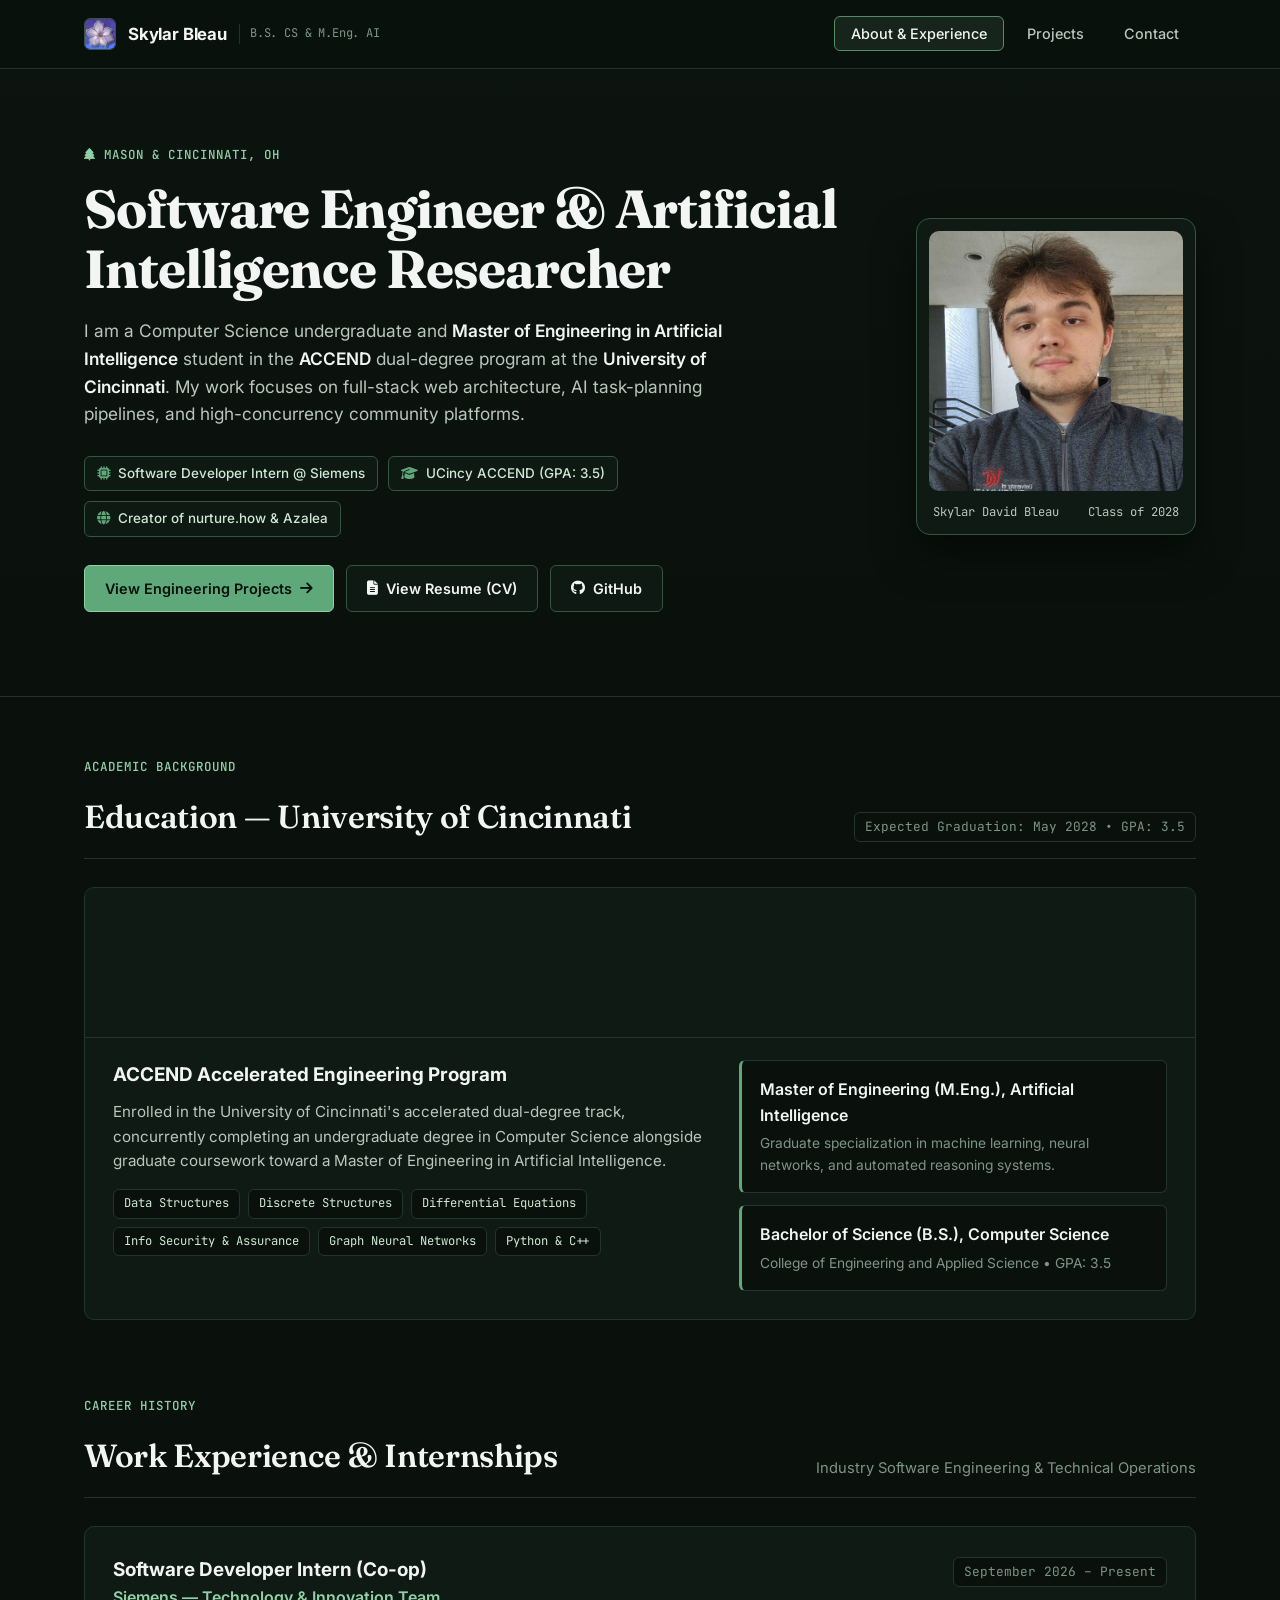
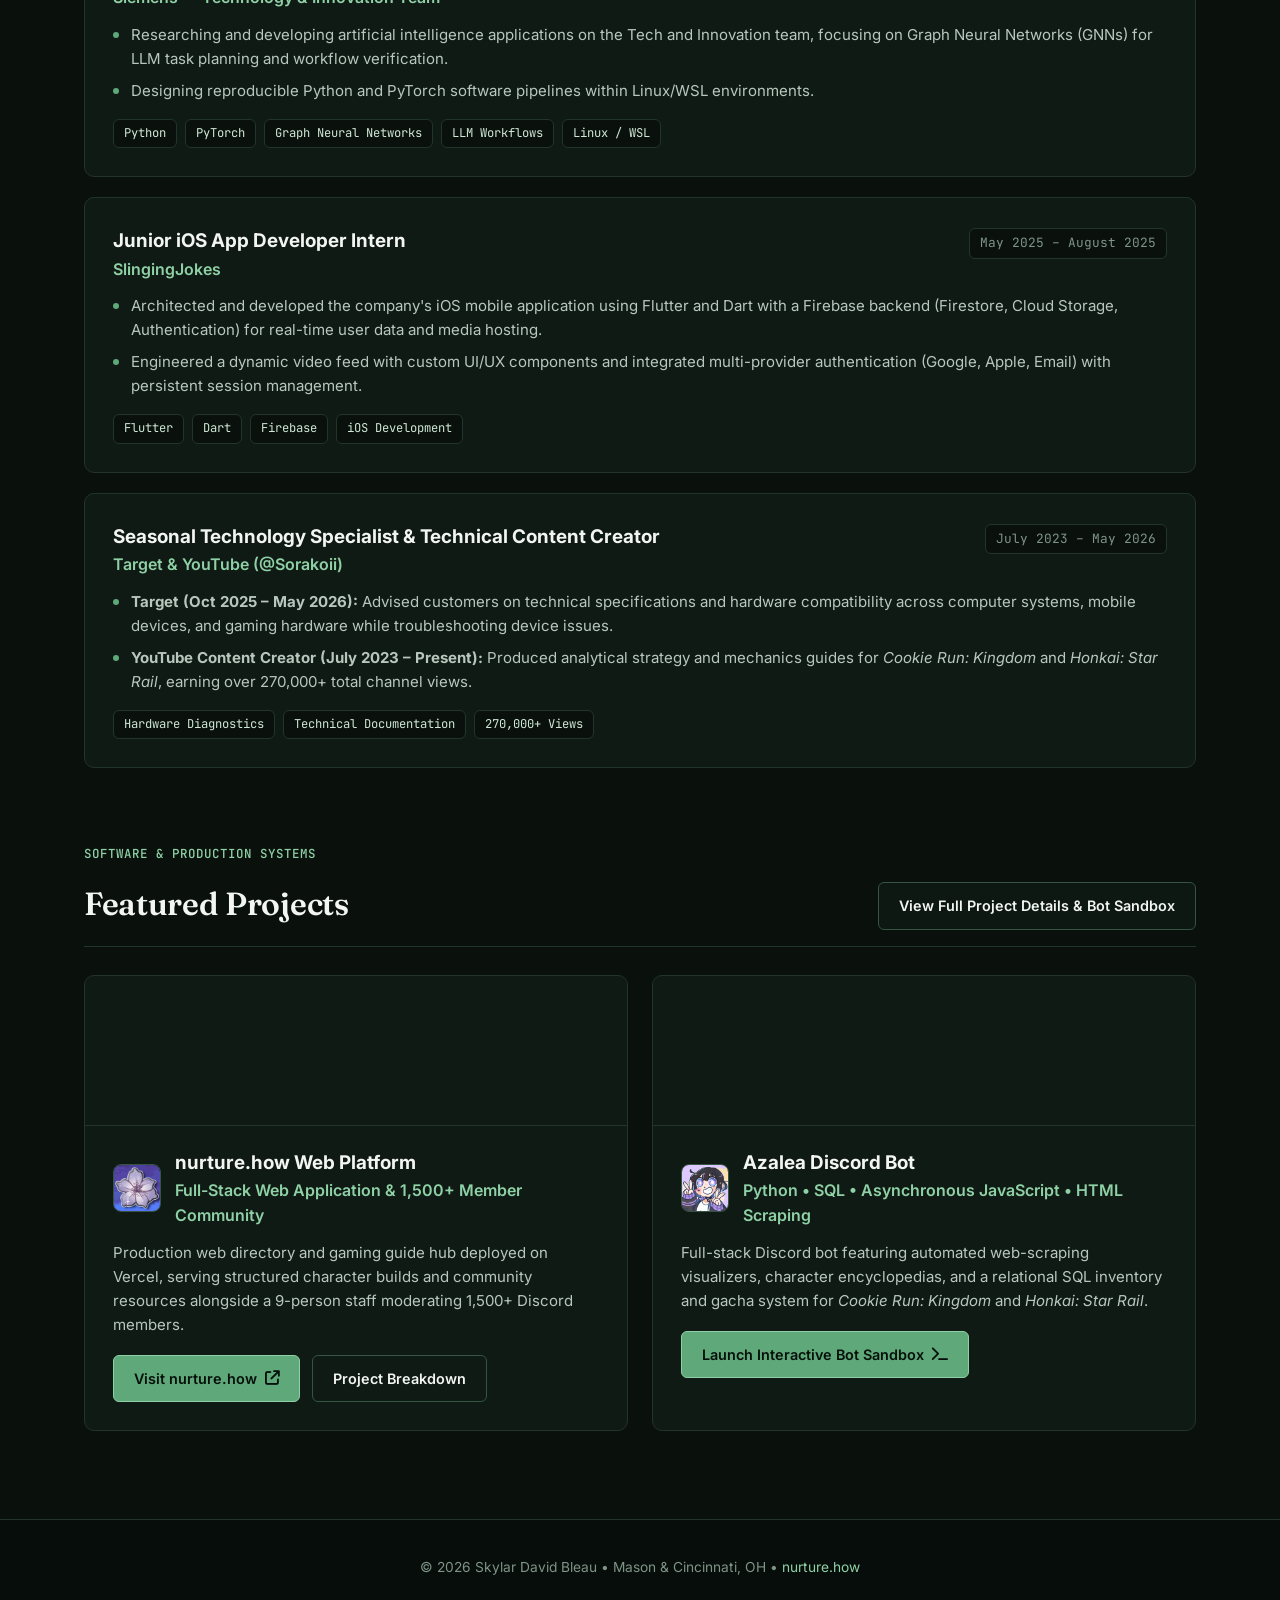
==== commit 1c2d5cf8: "new GUI - meadow theme" ====
--- a/index.html
+++ b/index.html
@@ -3,236 +3,238 @@
 <head>
   <meta charset="UTF-8">
   <meta name="viewport" content="width=device-width, initial-scale=1.0">
-  <title>Skylar Bleau | AI & Full-Stack Software Engineer</title>
+  <title>Skylar Bleau | Software Engineer &amp; AI Researcher</title>
   <link rel="icon" type="image/png" href="Nurture_icon.png">
   <link rel="stylesheet" href="styles.css">
   <link rel="stylesheet" href="https://cdnjs.cloudflare.com/ajax/libs/font-awesome/6.5.1/css/all.min.css">
 </head>
 <body>
 
-  <!-- GPU-Accelerated Bioluminescent Firefly Canvas -->
-  <canvas id="firefly-canvas"></canvas>
-  <div class="ambient-orb orb-emerald"></div>
-  <div class="ambient-orb orb-azalea"></div>
-
-  <!-- Navigation -->
-  <header class="navbar">
-    <nav class="nav-inner">
+  <!-- Top Navigation -->
+  <header class="site-header">
+    <nav class="nav-container">
       <a href="index.html" class="brand">
-        <img src="Nurture_icon.png" alt="Nurture Blossom Logo">
-        <span>Skylar Bleau<span class="brand-dot">.</span></span>
+        <img src="Nurture_icon.png" alt="Skylar Bleau Logo" width="32" height="32">
+        <span>Skylar Bleau</span>
+        <span class="brand-meta">B.S. CS &amp; M.Eng. AI</span>
       </a>
       <ul class="nav-links">
         <li><a href="index.html" class="nav-link active">About &amp; Experience</a></li>
         <li><a href="projects.html" class="nav-link">Projects</a></li>
-        <li><a href="contact.html" class="nav-link">Socials &amp; Contact</a></li>
+        <li><a href="contact.html" class="nav-link">Contact</a></li>
       </ul>
     </nav>
   </header>
 
+  <!-- Evergreen Forest & Meadow Hero Banner -->
+  <section class="meadow-banner">
+    <div class="hero-inner">
+      <div>
+        <span class="kicker"><i class="fa-solid fa-tree"></i> Mason &amp; Cincinnati, OH</span>
+        <h1 class="hero-title">Software Engineer &amp; Artificial Intelligence Researcher</h1>
+        <p class="hero-lead">
+          I am a Computer Science undergraduate and <strong>Master of Engineering in Artificial Intelligence</strong> student in the <strong>ACCEND</strong> dual-degree program at the <strong>University of Cincinnati</strong>. My work focuses on full-stack web architecture, AI task-planning pipelines, and high-concurrency community platforms.
+        </p>
+
+        <div class="meta-strip">
+          <span class="meta-item"><i class="fa-solid fa-microchip"></i> Software Developer Intern @ Siemens</span>
+          <span class="meta-item"><i class="fa-solid fa-graduation-cap"></i> UCincy ACCEND (GPA: 3.5)</span>
+          <span class="meta-item"><i class="fa-solid fa-globe"></i> Creator of nurture.how &amp; Azalea</span>
+        </div>
+
+        <div class="btn-row">
+          <a href="projects.html" class="btn btn-primary">
+            View Engineering Projects <i class="fa-solid fa-arrow-right"></i>
+          </a>
+          <a href="resume_skylarbleau.jpg" target="_blank" class="btn btn-outline">
+            <i class="fa-solid fa-file-lines"></i> View Resume (CV)
+          </a>
+          <a href="https://github.com/Sorakois" target="_blank" rel="noopener" class="btn btn-outline">
+            <i class="fa-brands fa-github"></i> GitHub
+          </a>
+        </div>
+      </div>
+
+      <div class="portrait-card">
+        <img src="meself.jpg" alt="Skylar Bleau" width="256" height="260">
+        <div class="portrait-caption">
+          <span>Skylar David Bleau</span>
+          <span>Class of 2028</span>
+        </div>
+      </div>
+    </div>
+
+    <!-- Layered SVG Pine & Meadow Horizon -->
+    <svg class="pine-divider" viewBox="0 0 1440 48" fill="none" preserveAspectRatio="none" xmlns="http://www.w3.org/2000/svg">
+      <path d="M0 48L1440 48L1440 18C1280 38 1060 6 840 24C620 42 340 8 0 28L0 48Z" fill="#0a110d"/>
+    </svg>
+  </section>
+
   <main class="container">
-    <!-- Hero Section -->
-    <section class="hero reveal">
-      <div class="hero-content">
-        <span class="eyebrow"><i class="fa-solid fa-seedling"></i> Software Engineer &amp; AI Researcher</span>
-        <h1 class="hero-title">
-          Cultivating intelligent systems &amp; <span class="gradient-text">vibrant digital ecosystems.</span>
-        </h1>
-        <p class="hero-subtitle">
-          Hi, I'm <strong>Skylar Bleau</strong>—a Computer Science undergraduate and <strong>M.Eng. in Artificial Intelligence</strong> student in the <strong>ACCEND</strong> program at the <strong>University of Cincinnati</strong>, building full-stack platforms, AI workflows, and thriving gaming communities.
-        </p>
-
-        <div class="hero-badges">
-          <span class="pill-badge"><i class="fa-solid fa-microchip"></i> Siemens AI Co-op</span>
-          <span class="pill-badge"><i class="fa-solid fa-graduation-cap"></i> UCincy ACCEND (BS CS + MEng AI)</span>
-          <span class="pill-badge azalea-pill"><i class="fa-solid fa-wand-magic-sparkles"></i> Founder of nurture.how &amp; Azalea</span>
-        </div>
-
-        <div class="btn-group">
-          <a href="projects.html" class="btn btn-primary">
-            <i class="fa-solid fa-compass"></i> Explore My Ecosystem
-          </a>
-          <a href="resume_skylarbleau.jpg" target="_blank" class="btn btn-secondary">
-            <i class="fa-solid fa-file-lines"></i> View Resume
-          </a>
-          <a href="https://nurture.how" target="_blank" rel="noopener" class="btn btn-secondary">
-            <i class="fa-solid fa-arrow-up-right-from-square"></i> nurture.how
-          </a>
-        </div>
-      </div>
-
-      <div class="hero-visual">
-        <div class="portrait-wrapper">
-          <img src="meself.jpg" alt="Skylar Bleau">
-        </div>
-        <div class="floating-stat stat-top">
-          <i class="fa-solid fa-brain" style="color: var(--emerald-glow);"></i> M.Eng. AI + B.S. CS
-        </div>
-        <div class="floating-stat stat-bottom">
-          <i class="fa-brands fa-discord" style="color: var(--azalea-lavender);"></i> 1,500+ Community Members
-        </div>
-      </div>
-    </section>
-
-    <!-- Education / UCincy ACCEND Spotlight -->
+    <!-- Education Section -->
     <section class="section reveal">
       <div class="section-header">
-        <span class="eyebrow"><i class="fa-solid fa-building-columns"></i> Education</span>
-        <h2 class="section-title">University of Cincinnati <span class="gradient-text">ACCEND Program</span></h2>
-      </div>
-
-      <div class="glass-card accend-card">
-        <div class="accend-grid">
+        <div>
+          <span class="kicker">Academic Background</span>
+          <h2 class="section-title">Education — University of Cincinnati</h2>
+        </div>
+        <span class="exp-date">Expected Graduation: May 2028 • GPA: 3.5</span>
+      </div>
+
+      <div class="card">
+        <div class="card-photo-banner" style="background-image: url('https://images.unsplash.com/photo-1500382017468-9049fed747ef?auto=format&fit=crop&w=1400&q=80');"></div>
+        <div class="edu-grid">
           <div>
-            <span class="date-pill">Graduating May 2028 • GPA: 3.5</span>
-            <h3 style="font-family: 'Outfit', sans-serif; font-size: 1.65rem; margin: 12px 0;">
-              Accelerated Dual-Degree Engineering Track
-            </h3>
-            <p style="color: var(--text-muted); margin-bottom: 18px;">
-              Selected for UC's accelerated <strong>ACCEND</strong> program, simultaneously completing undergraduate computer science foundations alongside graduate-level artificial intelligence research and engineering coursework.
+            <h3 class="exp-role" style="margin-bottom: 10px;">ACCEND Accelerated Engineering Program</h3>
+            <p style="color: var(--text-body); font-size: 0.95rem; margin-bottom: 16px;">
+              Enrolled in the University of Cincinnati's accelerated dual-degree track, concurrently completing an undergraduate degree in Computer Science alongside graduate coursework toward a Master of Engineering in Artificial Intelligence.
             </p>
-            <div class="tag-row">
-              <span class="tech-tag">Data Structures</span>
-              <span class="tech-tag">Discrete Structures</span>
-              <span class="tech-tag">Differential Equations</span>
-              <span class="tech-tag">Graph Neural Networks</span>
-              <span class="tech-tag">Info Security &amp; Assurance</span>
-              <span class="tech-tag">Python &amp; C++</span>
-            </div>
-          </div>
-
-          <div class="degree-track">
-            <div class="degree-item meng">
-              <h4><i class="fa-solid fa-robot" style="color: var(--azalea-lavender);"></i> Master of Engineering (M.Eng.)</h4>
-              <p>Artificial Intelligence • Machine Learning &amp; Neural Architectures</p>
-            </div>
-            <div class="degree-item">
-              <h4><i class="fa-solid fa-laptop-code" style="color: var(--emerald-glow);"></i> Bachelor of Science (B.S.)</h4>
-              <p>Computer Science • College of Engineering and Applied Science</p>
+            <div class="tag-list">
+              <span class="tag">Data Structures</span>
+              <span class="tag">Discrete Structures</span>
+              <span class="tag">Differential Equations</span>
+              <span class="tag">Info Security &amp; Assurance</span>
+              <span class="tag">Graph Neural Networks</span>
+              <span class="tag">Python &amp; C++</span>
+            </div>
+          </div>
+
+          <div>
+            <div class="degree-box">
+              <h4>Master of Engineering (M.Eng.), Artificial Intelligence</h4>
+              <p>Graduate specialization in machine learning, neural networks, and automated reasoning systems.</p>
+            </div>
+            <div class="degree-box">
+              <h4>Bachelor of Science (B.S.), Computer Science</h4>
+              <p>College of Engineering and Applied Science • GPA: 3.5</p>
             </div>
           </div>
         </div>
       </div>
     </section>
 
-    <!-- Experience & Internships Timeline -->
+    <!-- Work Experience Section -->
     <section class="section reveal">
       <div class="section-header">
-        <span class="eyebrow"><i class="fa-solid fa-briefcase"></i> Experience &amp; Internships</span>
-        <h2 class="section-title">Engineering in the <span class="gradient-text">Real World</span></h2>
-      </div>
-
-      <div class="timeline">
+        <div>
+          <span class="kicker">Career History</span>
+          <h2 class="section-title">Work Experience &amp; Internships</h2>
+        </div>
+        <span class="section-subtitle">Industry Software Engineering &amp; Technical Operations</span>
+      </div>
+
+      <div class="exp-list">
         <!-- Siemens -->
-        <div class="glass-card timeline-item reveal">
-          <div class="timeline-dot"></div>
-          <div class="timeline-header">
-            <div>
-              <h3 class="role-title">Software Developer Intern (Co-op)</h3>
-              <span class="company-name">Siemens — Tech &amp; Innovation Team</span>
-            </div>
-            <span class="date-pill">Sept 2026 – Present</span>
-          </div>
-          <ul class="bullet-list">
-            <li>Researching and architecting AI applications utilizing Graph Neural Networks (GNNs) to verify and optimize LLM task planning workflows.</li>
-            <li>Building scalable Python and PyTorch evaluation pipelines within Linux/WSL development environments.</li>
+        <article class="card">
+          <div class="exp-header">
+            <div>
+              <h3 class="exp-role">Software Developer Intern (Co-op)</h3>
+              <span class="exp-org">Siemens — Technology &amp; Innovation Team</span>
+            </div>
+            <span class="exp-date">September 2026 – Present</span>
+          </div>
+          <ul class="clean-list">
+            <li>Researching and developing artificial intelligence applications on the Tech and Innovation team, focusing on Graph Neural Networks (GNNs) for LLM task planning and workflow verification.</li>
+            <li>Designing reproducible Python and PyTorch software pipelines within Linux/WSL environments.</li>
           </ul>
-          <div class="tag-row">
-            <span class="tech-tag">Python</span>
-            <span class="tech-tag">PyTorch</span>
-            <span class="tech-tag">Graph Neural Networks (GNNs)</span>
-            <span class="tech-tag">LLM Task Planning</span>
-          </div>
-        </div>
+          <div class="tag-list">
+            <span class="tag">Python</span>
+            <span class="tag">PyTorch</span>
+            <span class="tag">Graph Neural Networks</span>
+            <span class="tag">LLM Workflows</span>
+            <span class="tag">Linux / WSL</span>
+          </div>
+        </article>
 
         <!-- SlingingJokes -->
-        <div class="glass-card timeline-item reveal">
-          <div class="timeline-dot"></div>
-          <div class="timeline-header">
-            <div>
-              <h3 class="role-title">Junior iOS App Developer Intern</h3>
-              <span class="company-name">SlingingJokes</span>
-            </div>
-            <span class="date-pill">May 2025 – Aug 2025</span>
-          </div>
-          <ul class="bullet-list">
-            <li>Architected and developed the company's iOS application using Flutter and Dart with a comprehensive Firebase backend (Firestore, Storage, Auth) for real-time user data and media hosting.</li>
-            <li>Engineered a dynamic video feed with custom UI/UX elements and integrated a multi-provider authentication system (Google, Apple, Email) with persistent user sessions.</li>
+        <article class="card">
+          <div class="exp-header">
+            <div>
+              <h3 class="exp-role">Junior iOS App Developer Intern</h3>
+              <span class="exp-org">SlingingJokes</span>
+            </div>
+            <span class="exp-date">May 2025 – August 2025</span>
+          </div>
+          <ul class="clean-list">
+            <li>Architected and developed the company's iOS mobile application using Flutter and Dart with a Firebase backend (Firestore, Cloud Storage, Authentication) for real-time user data and media hosting.</li>
+            <li>Engineered a dynamic video feed with custom UI/UX components and integrated multi-provider authentication (Google, Apple, Email) with persistent session management.</li>
           </ul>
-          <div class="tag-row">
-            <span class="tech-tag">Flutter</span>
-            <span class="tech-tag">Dart</span>
-            <span class="tech-tag">Firebase</span>
-            <span class="tech-tag">iOS Development</span>
-          </div>
-        </div>
+          <div class="tag-list">
+            <span class="tag">Flutter</span>
+            <span class="tag">Dart</span>
+            <span class="tag">Firebase</span>
+            <span class="tag">iOS Development</span>
+          </div>
+        </article>
 
         <!-- Target & Content Creation -->
-        <div class="glass-card timeline-item reveal">
-          <div class="timeline-dot"></div>
-          <div class="timeline-header">
-            <div>
-              <h3 class="role-title">Technology Specialist &amp; Gaming Content Creator</h3>
-              <span class="company-name">Target &amp; YouTube (@Sorakoii)</span>
-            </div>
-            <span class="date-pill">2023 – 2026</span>
-          </div>
-          <ul class="bullet-list">
-            <li><strong>Target Tech Member:</strong> Advised guests on computer hardware, mobile devices, and gaming system specifications while diagnosing and troubleshooting device functionality in a fast-paced environment.</li>
-            <li><strong>YouTube Creator ("Sorakoii"):</strong> Produced analytical game guides for <em>Cookie Run: Kingdom</em> and <em>Honkai: Star Rail</em>, accumulating over <strong>270,000+ views</strong> across the channel.</li>
+        <article class="card">
+          <div class="exp-header">
+            <div>
+              <h3 class="exp-role">Seasonal Technology Specialist &amp; Technical Content Creator</h3>
+              <span class="exp-org">Target &amp; YouTube (@Sorakoii)</span>
+            </div>
+            <span class="exp-date">July 2023 – May 2026</span>
+          </div>
+          <ul class="clean-list">
+            <li><strong>Target (Oct 2025 – May 2026):</strong> Advised customers on technical specifications and hardware compatibility across computer systems, mobile devices, and gaming hardware while troubleshooting device issues.</li>
+            <li><strong>YouTube Content Creator (July 2023 – Present):</strong> Produced analytical strategy and mechanics guides for <em>Cookie Run: Kingdom</em> and <em>Honkai: Star Rail</em>, earning over 270,000+ total channel views.</li>
           </ul>
-          <div class="tag-row">
-            <span class="tech-tag lavender">Hardware Diagnostics</span>
-            <span class="tech-tag lavender">Technical Communication</span>
-            <span class="tech-tag lavender">270K+ Video Views</span>
-          </div>
-        </div>
+          <div class="tag-list">
+            <span class="tag">Hardware Diagnostics</span>
+            <span class="tag">Technical Documentation</span>
+            <span class="tag">270,000+ Views</span>
+          </div>
+        </article>
       </div>
     </section>
 
-    <!-- Featured Projects Preview -->
+    <!-- Core Projects Summary -->
     <section class="section reveal">
       <div class="section-header">
-        <span class="eyebrow"><i class="fa-solid fa-leaf"></i> Featured Ecosystems</span>
-        <h2 class="section-title">Flagship <span class="gradient-text">Projects</span></h2>
+        <div>
+          <span class="kicker">Software &amp; Production Systems</span>
+          <h2 class="section-title">Featured Projects</h2>
+        </div>
+        <a href="projects.html" class="btn btn-outline">View Full Project Details &amp; Bot Sandbox</a>
       </div>
 
       <div class="grid-2">
-        <div class="glass-card">
-          <div style="display: flex; align-items: center; gap: 16px; margin-bottom: 16px;">
-            <img src="Nurture_icon.png" alt="Nurture Icon" style="width: 56px; height: 56px; border-radius: 14px;">
-            <div>
-              <h3 class="role-title">nurture.how &amp; Nurture Community</h3>
-              <span class="company-name">Full-Stack Web Platform &amp; 1,500+ Member Hub</span>
-            </div>
-          </div>
-          <p style="color: var(--text-muted); margin-bottom: 18px;">
-            A modern web hub deployed on Vercel hosting interactive game directories, tier lists, and community guides alongside a 9-person staff moderating a 1,500+ member Discord community.
+        <div class="card">
+          <div class="card-photo-banner" style="background-image: url('https://images.unsplash.com/photo-1470071459604-3b5ec3a7fe05?auto=format&fit=crop&w=900&q=80');"></div>
+          <div style="display: flex; align-items: center; gap: 14px; margin-bottom: 12px;">
+            <img src="Nurture_icon.png" alt="Nurture Icon" width="48" height="48" style="border-radius: 8px; border: 1px solid var(--border-strong);">
+            <div>
+              <h3 class="exp-role">nurture.how Web Platform</h3>
+              <span class="exp-org">Full-Stack Web Application &amp; 1,500+ Member Community</span>
+            </div>
+          </div>
+          <p style="color: var(--text-body); font-size: 0.94rem; margin-bottom: 18px;">
+            Production web directory and gaming guide hub deployed on Vercel, serving structured character builds and community resources alongside a 9-person staff moderating 1,500+ Discord members.
           </p>
-          <div class="btn-group">
-            <a href="https://nurture.how" target="_blank" rel="noopener" class="btn btn-primary" style="padding: 9px 18px; font-size: 0.88rem;">
-              Launch nurture.how <i class="fa-solid fa-arrow-up-right-from-square"></i>
+          <div class="btn-row">
+            <a href="https://nurture.how" target="_blank" rel="noopener" class="btn btn-primary">
+              Visit nurture.how <i class="fa-solid fa-arrow-up-right-from-square"></i>
             </a>
-            <a href="projects.html" class="btn btn-secondary" style="padding: 9px 18px; font-size: 0.88rem;">
-              Read Case Study
-            </a>
-          </div>
-        </div>
-
-        <div class="glass-card">
-          <div style="display: flex; align-items: center; gap: 16px; margin-bottom: 16px;">
-            <img src="Azalea.PNG" alt="Azalea Bot Icon" style="width: 56px; height: 56px; border-radius: 14px; object-fit: cover;">
-            <div>
-              <h3 class="role-title" style="color: var(--azalea-lavender);">Azalea Discord Bot</h3>
-              <span class="company-name" style="color: var(--azalea-pink);">Python • SQL • Web-Scraping • JS</span>
-            </div>
-          </div>
-          <p style="color: var(--text-muted); margin-bottom: 18px;">
-            Full-stack custom Discord bot powering Nurture with automated web-scraping visualizers, character encyclopedias, and SQL-backed gacha inventory systems for <em>Cookie Run: Kingdom</em> and <em>Honkai: Star Rail</em>.
+            <a href="projects.html" class="btn btn-outline">Project Breakdown</a>
+          </div>
+        </div>
+
+        <div class="card">
+          <div class="card-photo-banner" style="background-image: url('https://images.unsplash.com/photo-1511497584788-876760111969?auto=format&fit=crop&w=900&q=80');"></div>
+          <div style="display: flex; align-items: center; gap: 14px; margin-bottom: 12px;">
+            <img src="Azalea.PNG" alt="Azalea Bot" width="48" height="48" style="border-radius: 8px; object-fit: cover; border: 1px solid var(--border-strong);">
+            <div>
+              <h3 class="exp-role">Azalea Discord Bot</h3>
+              <span class="exp-org">Python • SQL • Asynchronous JavaScript • HTML Scraping</span>
+            </div>
+          </div>
+          <p style="color: var(--text-body); font-size: 0.94rem; margin-bottom: 18px;">
+            Full-stack Discord bot featuring automated web-scraping visualizers, character encyclopedias, and a relational SQL inventory and gacha system for <em>Cookie Run: Kingdom</em> and <em>Honkai: Star Rail</em>.
           </p>
-          <div class="btn-group">
-            <a href="projects.html#azalea" class="btn btn-secondary" style="padding: 9px 18px; font-size: 0.88rem;">
-              Explore Azalea Architecture <i class="fa-solid fa-arrow-right"></i>
+          <div class="btn-row">
+            <a href="projects.html#azalea-bot-sandbox" class="btn btn-primary">
+              Launch Interactive Bot Sandbox <i class="fa-solid fa-terminal"></i>
             </a>
           </div>
         </div>
@@ -241,72 +243,19 @@
   </main>
 
   <footer class="site-footer">
-    <p>© 2026 Skylar Bleau • Crafted with zero-lag GPU animations • <a href="https://nurture.how" style="color: var(--emerald-glow);">nurture.how</a></p>
+    <p>© 2026 Skylar David Bleau • Mason &amp; Cincinnati, OH • <a href="https://nurture.how" style="color: var(--meadow-light);">nurture.how</a></p>
   </footer>
 
-  <!-- Lightweight Firefly Canvas & Scroll Reveal Script -->
   <script>
-    (() => {
-      // Scroll Reveal via IntersectionObserver
-      const observer = new IntersectionObserver((entries) => {
-        entries.forEach(entry => {
-          if (entry.isIntersecting) {
-            entry.target.classList.add('visible');
-            observer.unobserve(entry.target);
-          }
-        });
-      }, { threshold: 0.12 });
-
-      document.querySelectorAll('.reveal').forEach(el => observer.observe(el));
-
-      // Lightweight GPU-friendly Firefly & Petal Canvas (Max 32 particles)
-      const canvas = document.getElementById('firefly-canvas');
-      const ctx = canvas.getContext('2d');
-      let width, height, particles = [];
-
-      function resize() {
-        width = canvas.width = window.innerWidth;
-        height = canvas.height = window.innerHeight;
-      }
-      window.addEventListener('resize', resize, { passive: true });
-      resize();
-
-      const colors = ['rgba(110, 231, 183, ', 'rgba(160, 233, 178, ', 'rgba(196, 181, 253, '];
-      for (let i = 0; i < 32; i++) {
-        particles.push({
-          x: Math.random() * width,
-          y: Math.random() * height,
-          r: Math.random() * 2.4 + 1,
-          vx: (Math.random() - 0.5) * 0.35,
-          vy: -Math.random() * 0.45 - 0.1,
-          alpha: Math.random() * 0.65 + 0.15,
-          dAlpha: (Math.random() * 0.008) + 0.002,
-          color: colors[i % colors.length]
-        });
-      }
-
-      function animate() {
-        if (!document.hidden) {
-          ctx.clearRect(0, 0, width, height);
-          for (const p of particles) {
-            p.x += p.vx;
-            p.y += p.vy;
-            p.alpha += p.dAlpha;
-            if (p.alpha > 0.85 || p.alpha < 0.12) p.dAlpha *= -1;
-            if (p.y < -10) p.y = height + 10;
-            if (p.x < -10) p.x = width + 10;
-            if (p.x > width + 10) p.x = -10;
-
-            ctx.beginPath();
-            ctx.arc(p.x, p.y, p.r, 0, Math.PI * 2);
-            ctx.fillStyle = p.color + p.alpha + ')';
-            ctx.fill();
-          }
+    const observer = new IntersectionObserver((entries) => {
+      entries.forEach(entry => {
+        if (entry.isIntersecting) {
+          entry.target.classList.add('visible');
+          observer.unobserve(entry.target);
         }
-        requestAnimationFrame(animate);
-      }
-      animate();
-    })();
+      });
+    }, { threshold: 0.08 });
+    document.querySelectorAll('.reveal').forEach(el => observer.observe(el));
   </script>
 </body>
 </html>
--- a/styles.css
+++ b/styles.css
@@ -1,37 +1,40 @@
 /* ==========================================================================
-   SKYLAR BLEAU PORTFOLIO — BIOLUMINESCENT NATURE DESIGN SYSTEM
-   GPU-Accelerated | Glassmorphic Botanical Theme
-   ========================================================================== */
-
-@import url('https://fonts.googleapis.com/css2?family=Outfit:wght@400;600;700;800&family=Plus+Jakarta+Sans:wght@400;500;600;700&family=JetBrains+Mono:wght@400;500&display=swap');
+   SKYLAR BLEAU — SOFTWARE ENGINEERING PORTFOLIO
+   Alpine Meadow & Evergreen Architectural Theme | Zero-Lag GPU Animations
+   ========================================================================== */
+
+@import url('https://fonts.googleapis.com/css2?family=Fraunces:opsz,wght@9..144,600;9..144,700&family=Inter:wght@400;500;600;700&family=JetBrains+Mono:wght@400;500;600&display=swap');
 
 :root {
-  /* Forest & Azalea Palette */
-  --bg-deep: #050d0a;
-  --bg-canopy: #0b1c14;
-  --bg-card: rgba(14, 33, 24, 0.65);
-  --bg-card-hover: rgba(20, 48, 35, 0.82);
-  --glass-border: rgba(110, 231, 183, 0.18);
-  --glass-border-strong: rgba(160, 233, 178, 0.45);
-
-  /* Accents */
-  --emerald-glow: #6ee7b7;
-  --nurture-mint: #a0e9b2;
-  --azalea-lavender: #c4b5fd;
-  --azalea-pink: #f472b6;
-  --sunlight-gold: #fcd34d;
+  /* Evergreen & Meadow Palette */
+  --bg-base: #0a110d;
+  --bg-surface: #101a14;
+  --bg-elevated: #16241c;
+  --bg-interactive: #1c2e24;
+
+  /* Borders & Dividers */
+  --border-subtle: #22352a;
+  --border-strong: #355442;
+  --border-accent: #528c69;
+
+  /* Natural Accents */
+  --meadow-green: #5fa87a;
+  --meadow-light: #8fd1a6;
+  --sunlit-sage: #cfe8d5;
+  --warm-amber: #d4a359;
+  --azalea-accent: #b39ddb;
 
   /* Typography */
-  --text-primary: #ecfdf5;
-  --text-secondary: #a7f3d0;
-  --text-muted: #86a899;
-
-  /* Layout & Transitions */
-  --max-width: 1180px;
-  --radius-lg: 24px;
-  --radius-md: 16px;
-  --radius-pill: 9999px;
-  --ease-spring: cubic-bezier(0.22, 1, 0.36, 1);
+  --text-main: #f2f5f3;
+  --text-body: #b8c7be;
+  --text-muted: #7e9487;
+
+  /* Layout & Motion */
+  --max-width: 1160px;
+  --radius-sm: 6px;
+  --radius-md: 10px;
+  --radius-lg: 14px;
+  --ease-out: cubic-bezier(0.16, 1, 0.3, 1);
 }
 
 *, *::before, *::after {
@@ -42,21 +45,18 @@
 
 html {
   scroll-behavior: smooth;
-  font-family: 'Plus Jakarta Sans', -apple-system, BlinkMacSystemFont, sans-serif;
-  color: var(--text-primary);
-  background-color: var(--bg-deep);
-  line-height: 1.65;
+  font-family: 'Inter', -apple-system, BlinkMacSystemFont, sans-serif;
+  color: var(--text-main);
+  background-color: var(--bg-base);
+  line-height: 1.6;
+  -webkit-font-smoothing: antialiased;
 }
 
 body {
   min-height: 100vh;
   overflow-x: hidden;
-  position: relative;
-  background: 
-    radial-gradient(circle at 15% 15%, rgba(16, 185, 129, 0.14) 0%, transparent 45%),
-    radial-gradient(circle at 85% 25%, rgba(196, 181, 253, 0.12) 0%, transparent 45%),
-    radial-gradient(circle at 50% 85%, rgba(52, 211, 153, 0.1) 0%, transparent 50%),
-    linear-gradient(180deg, var(--bg-deep) 0%, var(--bg-canopy) 50%, var(--bg-deep) 100%);
+  background-color: var(--bg-base);
+  color: var(--text-main);
 }
 
 img {
@@ -69,350 +69,302 @@
 a {
   color: inherit;
   text-decoration: none;
-  transition: color 0.25s var(--ease-spring);
-}
-
-/* ==========================================================================
-   BACKGROUND CANVAS & AMBIENT NATURE GLOWS
-   ========================================================================== */
-#firefly-canvas {
-  position: fixed;
-  inset: 0;
-  width: 100vw;
-  height: 100vh;
-  pointer-events: none;
-  z-index: 0;
-}
-
-.ambient-orb {
-  position: fixed;
-  border-radius: 50%;
-  filter: blur(90px);
-  pointer-events: none;
-  z-index: 0;
-  opacity: 0.45;
-  will-change: transform;
-  animation: floatOrb 18s ease-in-out infinite alternate;
-}
-
-.orb-emerald {
-  width: 380px;
-  height: 380px;
-  background: rgba(110, 231, 183, 0.18);
-  top: -80px;
-  left: -100px;
-}
-
-.orb-azalea {
-  width: 340px;
-  height: 340px;
-  background: rgba(196, 181, 253, 0.16);
-  bottom: 10%;
-  right: -80px;
-  animation-delay: -7s;
-}
-
-@keyframes floatOrb {
-  0% { transform: translate3d(0, 0, 0) scale(1); }
-  100% { transform: translate3d(40px, 35px, 0) scale(1.12); }
-}
-
-/* ==========================================================================
-   STICKY GLASSMORPHIC NAVIGATION
-   ========================================================================== */
-.navbar {
+  transition: color 0.2s ease, border-color 0.2s ease, background-color 0.2s ease;
+}
+
+/* ==========================================================================
+   TOP NAVIGATION BAR
+   ========================================================================== */
+.site-header {
   position: sticky;
-  top: 16px;
+  top: 0;
   z-index: 100;
-  max-width: var(--max-width);
-  margin: 16px auto 0;
-  padding: 0 20px;
-}
-
-.nav-inner {
-  display: flex;
-  align-items: center;
-  justify-content: space-between;
-  padding: 12px 24px;
-  background: rgba(8, 22, 16, 0.75);
-  backdrop-filter: blur(16px);
-  -webkit-backdrop-filter: blur(16px);
-  border: 1px solid var(--glass-border);
-  border-radius: var(--radius-pill);
-  box-shadow: 0 12px 32px rgba(0, 0, 0, 0.4);
-}
-
-.brand {
-  display: flex;
-  align-items: center;
-  gap: 12px;
-  font-family: 'Outfit', sans-serif;
-  font-weight: 800;
-  font-size: 1.25rem;
-  letter-spacing: -0.02em;
-  color: var(--text-primary);
-}
-
-.brand img {
-  width: 34px;
-  height: 34px;
-  border-radius: 50%;
-  box-shadow: 0 0 14px rgba(160, 233, 178, 0.5);
-  transition: transform 0.4s var(--ease-spring);
-}
-
-.brand:hover img {
-  transform: rotate(18deg) scale(1.1);
-}
-
-.brand-dot {
-  color: var(--emerald-glow);
-}
-
-.nav-links {
-  display: flex;
-  align-items: center;
-  gap: 8px;
-  list-style: none;
-}
-
-.nav-link {
-  padding: 8px 18px;
-  border-radius: var(--radius-pill);
-  font-weight: 600;
-  font-size: 0.95rem;
-  color: var(--text-muted);
-  transition: all 0.25s var(--ease-spring);
-}
-
-.nav-link:hover {
-  color: var(--text-primary);
-  background: rgba(110, 231, 183, 0.1);
-}
-
-.nav-link.active {
-  color: var(--bg-deep);
-  background: linear-gradient(135deg, var(--nurture-mint), var(--emerald-glow));
-  box-shadow: 0 4px 16px rgba(110, 231, 183, 0.35);
-}
-
-/* ==========================================================================
-   MAIN LAYOUT & REUSABLE CONTAINERS
-   ========================================================================== */
-.container {
-  position: relative;
-  z-index: 1;
+  background-color: rgba(10, 17, 13, 0.94);
+  border-bottom: 1px solid var(--border-subtle);
+}
+
+.nav-container {
   max-width: var(--max-width);
   margin: 0 auto;
-  padding: 40px 24px 80px;
-}
-
-.section {
-  margin-top: 72px;
-}
-
-.section-header {
-  margin-bottom: 36px;
-}
-
-.eyebrow {
+  padding: 0 24px;
+  height: 68px;
+  display: flex;
+  align-items: center;
+  justify-content: space-between;
+}
+
+.brand {
+  display: flex;
+  align-items: center;
+  gap: 12px;
+  font-weight: 700;
+  font-size: 1.05rem;
+  letter-spacing: -0.01em;
+  color: var(--text-main);
+}
+
+.brand img {
+  width: 32px;
+  height: 32px;
+  border-radius: var(--radius-sm);
+  border: 1px solid var(--border-strong);
+  object-fit: cover;
+}
+
+.brand-meta {
+  font-family: 'JetBrains Mono', monospace;
+  font-size: 0.75rem;
+  font-weight: 400;
+  color: var(--text-muted);
+  padding-left: 10px;
+  border-left: 1px solid var(--border-subtle);
+}
+
+.nav-links {
+  display: flex;
+  align-items: center;
+  gap: 6px;
+  list-style: none;
+}
+
+.nav-link {
+  padding: 8px 16px;
+  border-radius: var(--radius-sm);
+  font-size: 0.9rem;
+  font-weight: 500;
+  color: var(--text-body);
+  border: 1px solid transparent;
+}
+
+.nav-link:hover {
+  color: var(--text-main);
+  background-color: var(--bg-surface);
+  border-color: var(--border-subtle);
+}
+
+.nav-link.active {
+  color: var(--text-main);
+  background-color: var(--bg-elevated);
+  border-color: var(--border-accent);
+}
+
+/* ==========================================================================
+   MEADOW & PINE HERO BANNER
+   ========================================================================== */
+.meadow-banner {
+  position: relative;
+  overflow: hidden;
+  border-bottom: 1px solid var(--border-subtle);
+  background-color: var(--bg-surface);
+  background-image:
+    linear-gradient(180deg, rgba(10, 17, 13, 0.72) 0%, rgba(10, 17, 13, 0.88) 70%, #0a110d 100%),
+    url('https://images.unsplash.com/photo-1448375240586-882707db888b?auto=format&fit=crop&w=1800&q=80');
+  background-size: cover;
+  background-position: center 40%;
+}
+
+.meadow-banner.subpage-banner {
+  background-image:
+    linear-gradient(180deg, rgba(10, 17, 13, 0.75) 0%, rgba(10, 17, 13, 0.95) 100%),
+    url('https://images.unsplash.com/photo-1500382017468-9049fed747ef?auto=format&fit=crop&w=1800&q=80');
+  background-position: center 55%;
+}
+
+.hero-inner {
+  max-width: var(--max-width);
+  margin: 0 auto;
+  padding: 72px 24px 84px;
+  display: grid;
+  grid-template-columns: 1fr 280px;
+  gap: 48px;
+  align-items: center;
+  position: relative;
+  z-index: 2;
+}
+
+.kicker {
   display: inline-flex;
   align-items: center;
   gap: 8px;
   font-family: 'JetBrains Mono', monospace;
-  font-size: 0.82rem;
+  font-size: 0.78rem;
+  font-weight: 500;
   text-transform: uppercase;
-  letter-spacing: 0.12em;
-  color: var(--emerald-glow);
-  background: rgba(110, 231, 183, 0.1);
-  border: 1px solid rgba(110, 231, 183, 0.25);
-  padding: 6px 14px;
-  border-radius: var(--radius-pill);
-  margin-bottom: 12px;
-}
-
-.section-title {
-  font-family: 'Outfit', sans-serif;
-  font-size: clamp(1.85rem, 3.5vw, 2.6rem);
-  font-weight: 800;
+  letter-spacing: 0.08em;
+  color: var(--meadow-light);
+  margin-bottom: 14px;
+}
+
+.hero-title {
+  font-family: 'Fraunces', Georgia, serif;
+  font-size: clamp(2.25rem, 4.2vw, 3.35rem);
+  font-weight: 700;
+  line-height: 1.12;
   letter-spacing: -0.02em;
-  line-height: 1.15;
-}
-
-.gradient-text {
-  background: linear-gradient(135deg, #ffffff 0%, var(--nurture-mint) 55%, var(--azalea-lavender) 100%);
-  -webkit-background-clip: text;
-  -webkit-text-fill-color: transparent;
-}
-
-/* ==========================================================================
-   HERO SECTION (INDEX.HTML)
-   ========================================================================== */
-.hero {
-  display: grid;
-  grid-template-columns: 1.35fr 0.85fr;
-  gap: 48px;
-  align-items: center;
-  padding: 48px 0 24px;
-}
-
-.hero-title {
-  font-family: 'Outfit', sans-serif;
-  font-size: clamp(2.5rem, 5vw, 4.1rem);
-  font-weight: 800;
-  line-height: 1.08;
-  letter-spacing: -0.03em;
-  margin-bottom: 20px;
-}
-
-.hero-subtitle {
-  font-size: clamp(1.05rem, 1.8vw, 1.2rem);
-  color: var(--text-muted);
-  max-width: 620px;
+  color: var(--text-main);
+  margin-bottom: 18px;
+}
+
+.hero-lead {
+  font-size: 1.08rem;
+  color: var(--text-body);
+  max-width: 660px;
   margin-bottom: 28px;
 }
 
-.hero-subtitle strong {
-  color: var(--text-primary);
+.hero-lead strong {
+  color: var(--text-main);
   font-weight: 600;
 }
 
-.hero-badges {
+.meta-strip {
   display: flex;
   flex-wrap: wrap;
   gap: 10px;
-  margin-bottom: 32px;
-}
-
-.pill-badge {
+  margin-bottom: 28px;
+}
+
+.meta-item {
   display: inline-flex;
   align-items: center;
   gap: 8px;
-  padding: 7px 15px;
-  border-radius: var(--radius-pill);
-  font-size: 0.88rem;
-  font-weight: 600;
-  background: rgba(14, 33, 24, 0.8);
-  border: 1px solid var(--glass-border);
-  color: var(--text-secondary);
-}
-
-.pill-badge.azalea-pill {
-  border-color: rgba(196, 181, 253, 0.35);
-  color: var(--azalea-lavender);
-}
-
-.btn-group {
+  padding: 6px 12px;
+  background-color: rgba(16, 26, 20, 0.9);
+  border: 1px solid var(--border-strong);
+  border-radius: var(--radius-sm);
+  font-size: 0.84rem;
+  font-weight: 500;
+  color: var(--sunlit-sage);
+}
+
+.meta-item i {
+  color: var(--meadow-green);
+}
+
+.btn-row {
   display: flex;
   flex-wrap: wrap;
-  gap: 14px;
+  gap: 12px;
 }
 
 .btn {
   display: inline-flex;
   align-items: center;
-  gap: 10px;
-  padding: 13px 26px;
-  border-radius: var(--radius-pill);
-  font-weight: 700;
-  font-size: 0.96rem;
+  gap: 8px;
+  padding: 11px 20px;
+  border-radius: var(--radius-sm);
+  font-size: 0.9rem;
+  font-weight: 600;
   cursor: pointer;
-  transition: transform 0.25s var(--ease-spring), box-shadow 0.25s var(--ease-spring), background 0.25s ease;
+  transition: transform 0.2s var(--ease-out), background-color 0.2s ease, border-color 0.2s ease;
+}
+
+.btn:hover {
+  transform: translate3d(0, -2px, 0);
 }
 
 .btn-primary {
-  background: linear-gradient(135deg, var(--nurture-mint), #34d399);
-  color: var(--bg-deep);
-  box-shadow: 0 8px 24px rgba(52, 211, 153, 0.3);
+  background-color: var(--meadow-green);
+  color: #06100a;
+  border: 1px solid var(--meadow-light);
 }
 
 .btn-primary:hover {
-  transform: translate3d(0, -3px, 0);
-  box-shadow: 0 14px 30px rgba(52, 211, 153, 0.45);
-}
-
-.btn-secondary {
-  background: rgba(255, 255, 255, 0.05);
-  color: var(--text-primary);
-  border: 1px solid var(--glass-border);
-  backdrop-filter: blur(10px);
-}
-
-.btn-secondary:hover {
-  background: rgba(110, 231, 183, 0.12);
-  border-color: var(--glass-border-strong);
-  transform: translate3d(0, -3px, 0);
-}
-
-/* Hero Portrait Frame */
-.hero-visual {
-  display: flex;
-  justify-content: center;
-  position: relative;
-}
-
-.portrait-wrapper {
-  position: relative;
-  width: 310px;
-  height: 310px;
-  border-radius: 34% 66% 62% 38% / 41% 44% 56% 59%;
-  padding: 8px;
-  background: linear-gradient(135deg, var(--emerald-glow), var(--azalea-lavender), var(--azalea-pink));
-  box-shadow: 0 24px 60px rgba(0, 0, 0, 0.55), 0 0 40px rgba(110, 231, 183, 0.25);
-  animation: morphLeaf 10s ease-in-out infinite alternate;
-  will-change: border-radius, transform;
-}
-
-.portrait-wrapper img {
+  background-color: var(--meadow-light);
+}
+
+.btn-outline {
+  background-color: rgba(16, 26, 20, 0.85);
+  color: var(--text-main);
+  border: 1px solid var(--border-strong);
+}
+
+.btn-outline:hover {
+  background-color: var(--bg-interactive);
+  border-color: var(--meadow-light);
+}
+
+/* Portrait Card */
+.portrait-card {
+  background-color: var(--bg-surface);
+  border: 1px solid var(--border-strong);
+  border-radius: var(--radius-lg);
+  padding: 12px;
+  box-shadow: 0 20px 40px rgba(0, 0, 0, 0.5);
+}
+
+.portrait-card img {
   width: 100%;
-  height: 100%;
+  height: 260px;
   object-fit: cover;
-  border-radius: inherit;
-}
-
-@keyframes morphLeaf {
-  0% {
-    border-radius: 34% 66% 62% 38% / 41% 44% 56% 59%;
-    transform: translate3d(0, 0, 0) rotate(0deg);
-  }
-  100% {
-    border-radius: 58% 42% 38% 62% / 53% 60% 40% 47%;
-    transform: translate3d(0, -10px, 0) rotate(2deg);
-  }
-}
-
-.floating-stat {
+  border-radius: var(--radius-md);
+  margin-bottom: 12px;
+}
+
+.portrait-caption {
+  display: flex;
+  justify-content: space-between;
+  align-items: center;
+  font-family: 'JetBrains Mono', monospace;
+  font-size: 0.76rem;
+  color: var(--text-body);
+  padding: 0 4px;
+}
+
+/* SVG Pine & Meadow Horizon Divider */
+.pine-divider {
   position: absolute;
-  background: rgba(10, 26, 19, 0.88);
-  backdrop-filter: blur(12px);
-  border: 1px solid var(--glass-border-strong);
-  padding: 10px 16px;
-  border-radius: var(--radius-md);
-  font-size: 0.85rem;
+  bottom: -1px;
+  left: 0;
+  width: 100%;
+  height: 48px;
+  pointer-events: none;
+  z-index: 1;
+}
+
+/* ==========================================================================
+   MAIN CONTAINER & SECTIONS
+   ========================================================================== */
+.container {
+  max-width: var(--max-width);
+  margin: 0 auto;
+  padding: 56px 24px 88px;
+}
+
+.section {
+  margin-bottom: 72px;
+}
+
+.section:last-child {
+  margin-bottom: 0;
+}
+
+.section-header {
+  display: flex;
+  justify-content: space-between;
+  align-items: flex-end;
+  flex-wrap: wrap;
+  gap: 16px;
+  padding-bottom: 16px;
+  margin-bottom: 28px;
+  border-bottom: 1px solid var(--border-subtle);
+}
+
+.section-title {
+  font-family: 'Fraunces', Georgia, serif;
+  font-size: clamp(1.55rem, 2.8vw, 2rem);
   font-weight: 600;
-  box-shadow: 0 12px 28px rgba(0, 0, 0, 0.45);
-  animation: bobble 4s ease-in-out infinite alternate;
-}
-
-.stat-top {
-  top: 8px;
-  left: -12px;
-}
-
-.stat-bottom {
-  bottom: 12px;
-  right: -12px;
-  border-color: rgba(196, 181, 253, 0.45);
-  animation-delay: -2s;
-}
-
-@keyframes bobble {
-  0% { transform: translate3d(0, 0, 0); }
-  100% { transform: translate3d(0, -8px, 0); }
-}
-
-/* ==========================================================================
-   GLASS CARDS & GRIDS
+  color: var(--text-main);
+  letter-spacing: -0.01em;
+}
+
+.section-subtitle {
+  font-size: 0.92rem;
+  color: var(--text-muted);
+}
+
+/* ==========================================================================
+   ARCHITECTURAL CARDS & NATURE PHOTOGRAPHY BANNERS
    ========================================================================== */
 .grid-2 {
   display: grid;
@@ -423,281 +375,527 @@
 .grid-3 {
   display: grid;
   grid-template-columns: repeat(3, 1fr);
-  gap: 24px;
-}
-
-.glass-card {
-  background: var(--bg-card);
-  backdrop-filter: blur(16px);
-  -webkit-backdrop-filter: blur(16px);
-  border: 1px solid var(--glass-border);
-  border-radius: var(--radius-lg);
+  gap: 20px;
+}
+
+.card {
+  background-color: var(--bg-surface);
+  border: 1px solid var(--border-subtle);
+  border-radius: var(--radius-md);
   padding: 28px;
-  transition: transform 0.35s var(--ease-spring), border-color 0.35s ease, background 0.35s ease, box-shadow 0.35s ease;
+  transition: transform 0.25s var(--ease-out), border-color 0.25s ease, background-color 0.25s ease;
+}
+
+.card:hover {
+  transform: translate3d(0, -3px, 0);
+  border-color: var(--border-accent);
+  background-color: var(--bg-elevated);
+}
+
+.card-photo-banner {
+  height: 150px;
+  margin: -28px -28px 22px -28px;
+  border-radius: var(--radius-md) var(--radius-md) 0 0;
+  background-size: cover;
+  background-position: center;
+  border-bottom: 1px solid var(--border-subtle);
   position: relative;
-  overflow: hidden;
-}
-
-.glass-card::before {
+}
+
+.card-photo-banner::after {
   content: '';
   position: absolute;
-  top: 0;
-  left: 0;
-  right: 0;
-  height: 3px;
-  background: linear-gradient(90deg, transparent, var(--emerald-glow), var(--azalea-lavender), transparent);
-  opacity: 0;
-  transition: opacity 0.35s ease;
-}
-
-.glass-card:hover {
-  transform: translate3d(0, -6px, 0);
-  background: var(--bg-card-hover);
-  border-color: var(--glass-border-strong);
-  box-shadow: 0 20px 44px rgba(0, 0, 0, 0.45), 0 0 28px rgba(110, 231, 183, 0.12);
-}
-
-.glass-card:hover::before {
-  opacity: 1;
-}
-
-/* ACCEND Education Banner */
-.accend-card {
-  background: linear-gradient(135deg, rgba(16, 42, 30, 0.85) 0%, rgba(28, 22, 48, 0.78) 100%);
-  border: 1px solid rgba(160, 233, 178, 0.35);
-}
-
-.accend-grid {
+  inset: 0;
+  background: linear-gradient(180deg, rgba(16, 26, 20, 0.2) 0%, rgba(16, 26, 20, 0.85) 100%);
+}
+
+/* Education Split Layout */
+.edu-grid {
   display: grid;
-  grid-template-columns: 1.5fr 1fr;
+  grid-template-columns: 1.4fr 1fr;
   gap: 28px;
-  align-items: center;
-}
-
-.degree-track {
+  align-items: start;
+}
+
+.degree-box {
+  background-color: var(--bg-base);
+  border: 1px solid var(--border-subtle);
+  border-left: 3px solid var(--meadow-green);
+  border-radius: var(--radius-sm);
+  padding: 16px 18px;
+  margin-bottom: 12px;
+}
+
+.degree-box:last-child {
+  margin-bottom: 0;
+}
+
+.degree-box h4 {
+  font-size: 1rem;
+  font-weight: 600;
+  color: var(--text-main);
+  margin-bottom: 4px;
+}
+
+.degree-box p {
+  font-size: 0.86rem;
+  color: var(--text-muted);
+}
+
+/* Experience List */
+.exp-list {
   display: flex;
   flex-direction: column;
-  gap: 14px;
-}
-
-.degree-item {
-  padding: 16px 20px;
-  border-radius: var(--radius-md);
-  background: rgba(5, 13, 10, 0.55);
-  border-left: 4px solid var(--emerald-glow);
-}
-
-.degree-item.meng {
-  border-left-color: var(--azalea-lavender);
-}
-
-.degree-item h4 {
-  font-family: 'Outfit', sans-serif;
-  font-size: 1.1rem;
-  color: var(--text-primary);
-}
-
-.degree-item p {
-  font-size: 0.9rem;
-  color: var(--text-muted);
-}
-
-/* ==========================================================================
-   EXPERIENCE TIMELINE
-   ========================================================================== */
-.timeline {
-  position: relative;
-  display: flex;
-  flex-direction: column;
-  gap: 24px;
-  padding-left: 28px;
-  border-left: 2px solid rgba(110, 231, 183, 0.25);
-}
-
-.timeline-item {
-  position: relative;
-}
-
-.timeline-dot {
-  position: absolute;
-  left: -37px;
-  top: 28px;
-  width: 16px;
-  height: 16px;
-  border-radius: 50%;
-  background: var(--emerald-glow);
-  border: 3px solid var(--bg-deep);
-  box-shadow: 0 0 14px var(--emerald-glow);
-}
-
-.timeline-header {
-  display: flex;
-  flex-wrap: wrap;
+  gap: 20px;
+}
+
+.exp-header {
+  display: flex;
   justify-content: space-between;
   align-items: baseline;
-  gap: 8px;
-  margin-bottom: 10px;
-}
-
-.role-title {
-  font-family: 'Outfit', sans-serif;
-  font-size: 1.28rem;
+  flex-wrap: wrap;
+  gap: 12px;
+  margin-bottom: 12px;
+}
+
+.exp-role {
+  font-size: 1.18rem;
   font-weight: 700;
-  color: var(--text-primary);
-}
-
-.company-name {
-  color: var(--emerald-glow);
+  color: var(--text-main);
+}
+
+.exp-org {
+  color: var(--meadow-light);
   font-weight: 600;
 }
 
-.date-pill {
+.exp-date {
   font-family: 'JetBrains Mono', monospace;
   font-size: 0.8rem;
-  color: var(--azalea-lavender);
-  background: rgba(196, 181, 253, 0.12);
-  padding: 4px 12px;
-  border-radius: var(--radius-pill);
-}
-
-.bullet-list {
+  color: var(--text-muted);
+  background-color: var(--bg-base);
+  border: 1px solid var(--border-subtle);
+  padding: 4px 10px;
+  border-radius: var(--radius-sm);
+}
+
+.clean-list {
   list-style: none;
   display: flex;
   flex-direction: column;
   gap: 8px;
-  color: var(--text-muted);
-  font-size: 0.96rem;
-}
-
-.bullet-list li {
+  color: var(--text-body);
+  font-size: 0.94rem;
+}
+
+.clean-list li {
   position: relative;
-  padding-left: 20px;
-}
-
-.bullet-list li::before {
-  content: '✦';
+  padding-left: 18px;
+}
+
+.clean-list li::before {
+  content: '';
   position: absolute;
   left: 0;
-  color: var(--nurture-mint);
-  font-size: 0.8rem;
-}
-
-/* ==========================================================================
-   TECH TAGS & SKILLS
-   ========================================================================== */
-.tag-row {
+  top: 9px;
+  width: 6px;
+  height: 6px;
+  border-radius: 50%;
+  background-color: var(--meadow-green);
+}
+
+.tag-list {
   display: flex;
   flex-wrap: wrap;
   gap: 8px;
-  margin-top: 18px;
-}
-
-.tech-tag {
-  font-family: 'JetBrains Mono', monospace;
-  font-size: 0.78rem;
-  padding: 5px 12px;
-  border-radius: var(--radius-pill);
-  background: rgba(110, 231, 183, 0.1);
-  border: 1px solid rgba(110, 231, 183, 0.24);
-  color: var(--text-secondary);
-}
-
-.tech-tag.lavender {
-  background: rgba(196, 181, 253, 0.1);
-  border-color: rgba(196, 181, 253, 0.28);
-  color: var(--azalea-lavender);
-}
-
-/* ==========================================================================
-   PROJECTS PAGE (NURTURE.HOW, AZALEA, DISCORD WIDGET)
-   ========================================================================== */
-.project-showcase {
+  margin-top: 16px;
+}
+
+.tag {
+  font-family: 'JetBrains Mono', monospace;
+  font-size: 0.76rem;
+  padding: 4px 10px;
+  border-radius: var(--radius-sm);
+  background-color: var(--bg-base);
+  border: 1px solid var(--border-subtle);
+  color: var(--sunlit-sage);
+}
+
+/* ==========================================================================
+   PROJECTS LAYOUT
+   ========================================================================== */
+.project-row {
   display: grid;
-  grid-template-columns: 1fr 1.45fr;
+  grid-template-columns: 280px 1fr;
   gap: 32px;
-  align-items: center;
+  align-items: start;
+  margin-bottom: 28px;
+}
+
+.project-media-box {
+  background-color: var(--bg-base);
+  border: 1px solid var(--border-subtle);
+  border-radius: var(--radius-md);
+  padding: 16px;
+  display: flex;
+  flex-direction: column;
+  align-items: center;
+  gap: 14px;
+}
+
+.project-thumb {
+  width: 180px;
+  height: 180px;
+  object-fit: cover;
+  border-radius: var(--radius-md);
+  border: 1px solid var(--border-strong);
+}
+
+.discord-widget-frame {
+  width: 100%;
+  height: 380px;
+  border: 1px solid var(--border-strong);
+  border-radius: var(--radius-sm);
+}
+
+/* ==========================================================================
+   AZALEA INTERACTIVE COMMAND SANDBOX (FIXED & HARDENED)
+   ========================================================================== */
+.sandbox-wrapper {
+  background-color: var(--bg-surface);
+  border: 1px solid var(--border-strong);
+  border-radius: var(--radius-md);
+  overflow: hidden;
   margin-bottom: 36px;
 }
 
-.project-showcase.reverse {
-  grid-template-columns: 1.45fr 1fr;
-}
-
-.project-media {
+.sandbox-header {
+  display: flex;
+  justify-content: space-between;
+  align-items: center;
+  flex-wrap: wrap;
+  gap: 12px;
+  padding: 14px 20px;
+  background-color: var(--bg-base);
+  border-bottom: 1px solid var(--border-subtle);
+}
+
+.sandbox-title {
+  display: flex;
+  align-items: center;
+  gap: 10px;
+  font-family: 'JetBrains Mono', monospace;
+  font-size: 0.88rem;
+  font-weight: 600;
+  color: var(--text-main);
+}
+
+.sandbox-badge {
+  display: inline-flex;
+  align-items: center;
+  gap: 8px;
+  font-family: 'JetBrains Mono', monospace;
+  font-size: 0.76rem;
+  color: var(--meadow-light);
+  background-color: var(--bg-surface);
+  border: 1px solid var(--border-subtle);
+  padding: 4px 10px;
+  border-radius: var(--radius-sm);
+}
+
+.status-indicator {
+  width: 7px;
+  height: 7px;
+  border-radius: 50%;
+  background-color: var(--meadow-green);
+}
+
+.sandbox-grid {
+  display: grid;
+  grid-template-columns: 280px 1fr;
+  min-height: 390px;
+}
+
+.sandbox-sidebar {
+  background-color: #0d1611;
+  border-right: 1px solid var(--border-subtle);
+  padding: 16px;
   display: flex;
   flex-direction: column;
+  gap: 12px;
+}
+
+.filter-tabs {
+  display: flex;
+  flex-wrap: wrap;
+  gap: 6px;
+}
+
+.filter-tab {
+  appearance: none;
+  background-color: var(--bg-surface);
+  border: 1px solid var(--border-subtle);
+  color: var(--text-muted);
+  font-family: 'Inter', sans-serif;
+  font-size: 0.74rem;
+  font-weight: 600;
+  padding: 5px 10px;
+  border-radius: var(--radius-sm);
+  cursor: pointer;
+  transition: background-color 0.15s ease, color 0.15s ease, border-color 0.15s ease;
+}
+
+.filter-tab:hover,
+.filter-tab.active {
+  background-color: var(--bg-interactive);
+  color: var(--text-main);
+  border-color: var(--meadow-green);
+}
+
+.cmd-list {
+  display: flex;
+  flex-direction: column;
+  gap: 6px;
+}
+
+.cmd-item-btn {
+  appearance: none;
+  width: 100%;
+  text-align: left;
+  background-color: var(--bg-surface);
+  border: 1px solid var(--border-subtle);
+  border-radius: var(--radius-sm);
+  padding: 10px 12px;
+  cursor: pointer;
+  transition: background-color 0.15s ease, border-color 0.15s ease;
+}
+
+.cmd-item-btn:hover {
+  background-color: var(--bg-elevated);
+  border-color: var(--border-strong);
+}
+
+.cmd-item-btn.active {
+  background-color: var(--bg-interactive);
+  border-color: var(--meadow-green);
+}
+
+.cmd-item-name {
+  display: block;
+  font-family: 'JetBrains Mono', monospace;
+  font-size: 0.82rem;
+  font-weight: 600;
+  color: var(--meadow-light);
+}
+
+.cmd-item-desc {
+  display: block;
+  font-size: 0.75rem;
+  color: var(--text-muted);
+  margin-top: 2px;
+}
+
+/* Right Output Pane */
+.sandbox-main {
+  padding: 20px;
+  display: flex;
+  flex-direction: column;
+  justify-content: space-between;
+  background-color: var(--bg-surface);
+}
+
+.bot-msg-row {
+  display: flex;
+  align-items: flex-start;
+  gap: 14px;
+}
+
+.bot-avatar {
+  width: 42px !important;
+  height: 42px !important;
+  min-width: 42px;
+  border-radius: 50%;
+  object-fit: cover;
+  border: 1px solid var(--border-strong);
+}
+
+.bot-msg-body {
+  flex: 1;
+  min-width: 0;
+}
+
+.bot-msg-meta {
+  display: flex;
+  align-items: center;
+  flex-wrap: wrap;
+  gap: 8px;
+  margin-bottom: 8px;
+}
+
+.bot-name {
+  font-weight: 700;
+  font-size: 0.94rem;
+  color: var(--text-main);
+}
+
+.bot-badge {
+  font-family: 'JetBrains Mono', monospace;
+  font-size: 0.65rem;
+  font-weight: 600;
+  background-color: #3b5545;
+  color: var(--text-main);
+  padding: 2px 6px;
+  border-radius: 4px;
+}
+
+.bot-cmd-pill {
+  font-family: 'JetBrains Mono', monospace;
+  font-size: 0.76rem;
+  color: var(--meadow-light);
+  background-color: var(--bg-base);
+  border: 1px solid var(--border-subtle);
+  padding: 2px 8px;
+  border-radius: 4px;
+}
+
+.bot-embed-box {
+  background-color: var(--bg-base);
+  border: 1px solid var(--border-subtle);
+  border-left: 4px solid var(--meadow-green);
+  border-radius: var(--radius-sm);
+  padding: 16px 18px;
+}
+
+.bot-embed-title {
+  font-weight: 700;
+  font-size: 1.02rem;
+  color: var(--text-main);
+  margin-bottom: 6px;
+}
+
+.bot-embed-desc {
+  font-size: 0.88rem;
+  color: var(--text-body);
+  margin-bottom: 14px;
+}
+
+.bot-embed-grid {
+  display: grid;
+  grid-template-columns: repeat(2, 1fr);
+  gap: 10px;
+  margin-bottom: 14px;
+}
+
+.bot-field {
+  background-color: var(--bg-surface);
+  border: 1px solid var(--border-subtle);
+  border-radius: var(--radius-sm);
+  padding: 10px 12px;
+}
+
+.bot-field-label {
+  display: block;
+  font-family: 'JetBrains Mono', monospace;
+  font-size: 0.72rem;
+  text-transform: uppercase;
+  color: var(--text-muted);
+  margin-bottom: 3px;
+}
+
+.bot-field-val {
+  font-size: 0.86rem;
+  font-weight: 500;
+  color: var(--text-main);
+}
+
+.bot-embed-footer {
+  display: flex;
+  justify-content: space-between;
+  align-items: center;
+  flex-wrap: wrap;
+  gap: 10px;
+  padding-top: 10px;
+  border-top: 1px solid var(--border-subtle);
+  font-family: 'JetBrains Mono', monospace;
+  font-size: 0.74rem;
+  color: var(--text-muted);
+}
+
+.sandbox-input-form {
+  margin-top: 16px;
+  display: flex;
+  align-items: center;
+  gap: 10px;
+  background-color: var(--bg-base);
+  border: 1px solid var(--border-strong);
+  border-radius: var(--radius-sm);
+  padding: 8px 12px;
+}
+
+.sandbox-input-form input {
+  flex: 1;
+  background: transparent;
+  border: none;
+  outline: none;
+  color: var(--text-main);
+  font-family: 'JetBrains Mono', monospace;
+  font-size: 0.84rem;
+}
+
+.sandbox-btn {
+  appearance: none;
+  background-color: var(--meadow-green);
+  color: #06100a;
+  border: none;
+  padding: 6px 14px;
+  border-radius: 4px;
+  font-family: 'Inter', sans-serif;
+  font-size: 0.8rem;
+  font-weight: 600;
+  cursor: pointer;
+}
+
+.sandbox-btn:hover {
+  background-color: var(--meadow-light);
+}
+
+/* ==========================================================================
+   CONTACT / PROFILES GRID
+   ========================================================================== */
+.contact-grid {
+  display: grid;
+  grid-template-columns: repeat(auto-fill, minmax(260px, 1fr));
+  gap: 18px;
+}
+
+.contact-item {
+  display: flex;
+  align-items: center;
+  gap: 16px;
+  padding: 20px;
+}
+
+.contact-icon {
+  width: 48px;
+  height: 48px;
+  border-radius: var(--radius-sm);
+  background-color: var(--bg-base);
+  border: 1px solid var(--border-strong);
+  display: flex;
   align-items: center;
   justify-content: center;
-  gap: 16px;
-}
-
-.project-avatar {
-  width: 220px;
-  height: 220px;
-  border-radius: 28px;
-  object-fit: cover;
-  border: 2px solid var(--glass-border-strong);
-  box-shadow: 0 20px 50px rgba(0, 0, 0, 0.55);
-  transition: transform 0.4s var(--ease-spring);
-}
-
-.project-avatar:hover {
-  transform: scale(1.04) rotate(-2deg);
-}
-
-.discord-frame {
-  width: 100%;
-  max-width: 360px;
-  height: 420px;
-  border-radius: var(--radius-md);
-  border: 1px solid var(--glass-border-strong);
-  box-shadow: 0 16px 40px rgba(0, 0, 0, 0.5);
-}
-
-/* ==========================================================================
-   CONTACT / SOCIALS GRID
-   ========================================================================== */
-.social-grid {
-  display: grid;
-  grid-template-columns: repeat(auto-fit, minmax(240px, 1fr));
-  gap: 20px;
-  margin-top: 28px;
-}
-
-.social-card {
-  display: flex;
-  align-items: center;
-  gap: 18px;
-  padding: 24px;
-}
-
-.social-icon {
-  width: 60px;
-  height: 60px;
-  border-radius: 18px;
-  display: flex;
-  align-items: center;
-  justify-content: center;
-  font-size: 1.85rem;
-  background: rgba(110, 231, 183, 0.12);
-  color: var(--emerald-glow);
+  font-size: 1.35rem;
+  color: var(--meadow-light);
   flex-shrink: 0;
-  transition: transform 0.3s var(--ease-spring), background 0.3s ease;
-}
-
-.social-card:hover .social-icon {
-  transform: scale(1.12) rotate(-6deg);
-  background: rgba(110, 231, 183, 0.24);
-}
-
-/* ==========================================================================
-   SCROLL REVEAL ANIMATION CLASSES
+}
+
+/* ==========================================================================
+   GPU-ONLY SCROLL REVEAL & BREEZE ANIMATIONS
    ========================================================================== */
 .reveal {
   opacity: 0;
-  transform: translate3d(0, 28px, 0);
-  transition: opacity 0.65s var(--ease-spring), transform 0.65s var(--ease-spring);
-  will-change: opacity, transform;
+  transform: translate3d(0, 16px, 0);
+  transition: opacity 0.45s var(--ease-out), transform 0.45s var(--ease-out);
 }
 
 .reveal.visible {
@@ -705,441 +903,69 @@
   transform: translate3d(0, 0, 0);
 }
 
+.sway-tree {
+  transform-origin: bottom center;
+  animation: gentleSway 7s ease-in-out infinite alternate;
+}
+
+@keyframes gentleSway {
+  0% { transform: rotate(-1.2deg); }
+  100% { transform: rotate(1.2deg); }
+}
+
 /* ==========================================================================
    FOOTER
    ========================================================================== */
 .site-footer {
+  border-top: 1px solid var(--border-subtle);
+  background-color: #070d0a;
+  padding: 36px 24px;
   text-align: center;
-  padding: 36px 20px;
-  border-top: 1px solid var(--glass-border);
+  font-size: 0.86rem;
   color: var(--text-muted);
-  font-size: 0.9rem;
-  position: relative;
-  z-index: 1;
-}
-
-/* ==========================================================================
-   MOBILE & TABLET RESPONSIVENESS
-   ========================================================================== */
-@media (max-width: 920px) {
-  .hero,
-  .accend-grid,
-  .project-showcase,
-  .project-showcase.reverse,
+}
+
+/* ==========================================================================
+   RESPONSIVE BREAKPOINTS
+   ========================================================================== */
+@media (max-width: 900px) {
+  .hero-inner,
+  .edu-grid,
+  .project-row,
+  .sandbox-grid,
   .grid-2,
   .grid-3 {
     grid-template-columns: 1fr;
   }
 
-  .hero {
-    text-align: center;
-    gap: 36px;
+  .portrait-card {
+    max-width: 280px;
   }
 
-  .hero-subtitle {
-    margin-left: auto;
-    margin-right: auto;
+  .sandbox-sidebar {
+    border-right: none;
+    border-bottom: 1px solid var(--border-subtle);
   }
 
-  .hero-badges,
-  .btn-group {
-    justify-content: center;
+  .cmd-list {
+    display: grid;
+    grid-template-columns: repeat(auto-fill, minmax(180px, 1fr));
   }
-
-  .portrait-wrapper {
-    width: 240px;
-    height: 240px;
+}
+
+@media (max-width: 600px) {
+  .nav-container {
+    flex-direction: column;
+    height: auto;
+    padding: 12px 16px;
+    gap: 10px;
   }
-}
-
-@media (max-width: 600px) {
-  .navbar {
-    top: 8px;
-    padding: 0 12px;
+
+  .brand-meta {
+    display: none;
   }
 
-  .nav-inner {
-    flex-direction: column;
-    gap: 10px;
-    border-radius: 20px;
-    padding: 12px 16px;
-  }
-
-  .nav-links {
-    width: 100%;
-    justify-content: center;
-    flex-wrap: wrap;
-  }
-
-  .nav-link {
-    padding: 6px 14px;
-    font-size: 0.86rem;
-  }
-
-  .glass-card {
-    padding: 20px;
-  }
-
-  .timeline {
-    padding-left: 20px;
-  }
-
-  .timeline-dot {
-    left: -29px;
-  }
-}
-
-@media (prefers-reduced-motion: reduce) {
-  *, *::before, *::after {
-    animation-duration: 0.01ms !important;
-    animation-iteration-count: 1 !important;
-    transition-duration: 0.01ms !important;
-  }
-
-/* ==========================================================================
-   AZALEA INTERACTIVE DISCORD COMMAND SIMULATOR
-   ========================================================================== */
-.simulator-card {
-  border: 1px solid rgba(196, 181, 253, 0.35);
-  background: linear-gradient(160deg, rgba(14, 29, 24, 0.85) 0%, rgba(23, 18, 38, 0.88) 100%);
-  padding: 0;
-  overflow: hidden;
-  margin-bottom: 36px;
-}
-
-.sim-topbar {
-  display: flex;
-  align-items: center;
-  justify-content: space-between;
-  flex-wrap: wrap;
-  gap: 12px;
-  padding: 16px 24px;
-  background: rgba(6, 14, 11, 0.75);
-  border-bottom: 1px solid var(--glass-border);
-}
-
-.sim-channel {
-  display: flex;
-  align-items: center;
-  gap: 10px;
-  font-family: 'JetBrains Mono', monospace;
-  font-weight: 600;
-  font-size: 0.95rem;
-  color: var(--text-primary);
-}
-
-.sim-channel i {
-  color: var(--azalea-lavender);
-}
-
-.sim-status {
-  display: inline-flex;
-  align-items: center;
-  gap: 8px;
-  font-size: 0.8rem;
-  font-family: 'JetBrains Mono', monospace;
-  color: var(--emerald-glow);
-  background: rgba(110, 231, 183, 0.1);
-  padding: 4px 12px;
-  border-radius: var(--radius-pill);
-  border: 1px solid rgba(110, 231, 183, 0.25);
-}
-
-.status-dot {
-  width: 8px;
-  height: 8px;
-  border-radius: 50%;
-  background: var(--emerald-glow);
-  box-shadow: 0 0 8px var(--emerald-glow);
-  animation: pulseDot 2s infinite;
-}
-
-@keyframes pulseDot {
-  0%, 100% { opacity: 1; transform: scale(1); }
-  50% { opacity: 0.45; transform: scale(0.85); }
-}
-
-.sim-body {
-  display: grid;
-  grid-template-columns: 290px 1fr;
-  min-height: 430px;
-}
-
-/* Command Sidebar */
-.sim-sidebar {
-  padding: 20px;
-  background: rgba(8, 19, 15, 0.55);
-  border-right: 1px solid var(--glass-border);
-  display: flex;
-  flex-direction: column;
-  gap: 14px;
-}
-
-.sim-filter-row {
-  display: flex;
-  flex-wrap: wrap;
-  gap: 6px;
-}
-
-.sim-filter-btn {
-  background: rgba(255, 255, 255, 0.04);
-  border: 1px solid var(--glass-border);
-  color: var(--text-muted);
-  font-size: 0.75rem;
-  font-weight: 600;
-  padding: 4px 10px;
-  border-radius: var(--radius-pill);
-  cursor: pointer;
-  transition: all 0.2s ease;
-}
-
-.sim-filter-btn:hover,
-.sim-filter-btn.active {
-  background: rgba(196, 181, 253, 0.18);
-  color: var(--azalea-lavender);
-  border-color: rgba(196, 181, 253, 0.45);
-}
-
-.sim-cmd-list {
-  display: flex;
-  flex-direction: column;
-  gap: 8px;
-}
-
-.sim-cmd-btn {
-  width: 100%;
-  text-align: left;
-  padding: 11px 14px;
-  border-radius: 12px;
-  background: rgba(255, 255, 255, 0.03);
-  border: 1px solid transparent;
-  color: var(--text-primary);
-  cursor: pointer;
-  transition: transform 0.2s var(--ease-spring), background 0.2s ease, border-color 0.2s ease;
-}
-
-.sim-cmd-btn:hover {
-  background: rgba(110, 231, 183, 0.08);
-  border-color: var(--glass-border);
-  transform: translate3d(4px, 0, 0);
-}
-
-.sim-cmd-btn.active {
-  background: rgba(196, 181, 253, 0.14);
-  border-color: rgba(196, 181, 253, 0.5);
-}
-
-.sim-cmd-name {
-  font-family: 'JetBrains Mono', monospace;
-  font-size: 0.88rem;
-  font-weight: 600;
-  color: var(--azalea-lavender);
-  display: block;
-}
-
-.sim-cmd-desc {
-  font-size: 0.78rem;
-  color: var(--text-muted);
-  display: block;
-  margin-top: 2px;
-}
-
-/* Output Feed & Slash Input */
-.sim-viewport {
-  display: flex;
-  flex-direction: column;
-  justify-content: space-between;
-  padding: 24px;
-}
-
-.sim-message-area {
-  flex: 1;
-  display: flex;
-  flex-direction: column;
-  gap: 16px;
-}
-
-.discord-msg {
-  display: flex;
-  gap: 14px;
-  align-items: flex-start;
-  animation: msgSlideIn 0.3s var(--ease-spring);
-}
-
-@keyframes msgSlideIn {
-  from { opacity: 0; transform: translate3d(0, 10px, 0); }
-  to { opacity: 1; transform: translate3d(0, 0, 0); }
-}
-
-.discord-avatar {
-  width: 44px;
-  height: 44px;
-  border-radius: 50%;
-  object-fit: cover;
-  border: 2px solid var(--azalea-lavender);
-  flex-shrink: 0;
-}
-
-.discord-content {
-  flex: 1;
-  min-width: 0;
-}
-
-.discord-header {
-  display: flex;
-  align-items: center;
-  gap: 8px;
-  margin-bottom: 6px;
-  flex-wrap: wrap;
-}
-
-.discord-username {
-  font-weight: 700;
-  color: var(--azalea-lavender);
-  font-size: 0.98rem;
-}
-
-.bot-tag {
-  background: #5865f2;
-  color: #ffffff;
-  font-size: 0.65rem;
-  font-weight: 700;
-  padding: 2px 6px;
-  border-radius: 4px;
-  letter-spacing: 0.04em;
-  text-transform: uppercase;
-}
-
-.slash-pill {
-  font-family: 'JetBrains Mono', monospace;
-  font-size: 0.78rem;
-  color: var(--nurture-mint);
-  background: rgba(160, 233, 178, 0.1);
-  padding: 2px 8px;
-  border-radius: 6px;
-}
-
-.discord-embed {
-  background: rgba(9, 18, 15, 0.85);
-  border-left: 4px solid var(--azalea-lavender);
-  border-radius: 8px 14px 14px 8px;
-  padding: 16px 20px;
-  border-top: 1px solid var(--glass-border);
-  border-right: 1px solid var(--glass-border);
-  border-bottom: 1px solid var(--glass-border);
-  max-width: 680px;
-}
-
-.embed-title {
-  font-family: 'Outfit', sans-serif;
-  font-size: 1.15rem;
-  font-weight: 700;
-  color: var(--text-primary);
-  margin-bottom: 6px;
-}
-
-.embed-desc {
-  font-size: 0.9rem;
-  color: var(--text-muted);
-  margin-bottom: 14px;
-}
-
-.embed-fields {
-  display: grid;
-  grid-template-columns: repeat(auto-fit, minmax(170px, 1fr));
-  gap: 12px;
-  margin-bottom: 14px;
-}
-
-.embed-field {
-  background: rgba(255, 255, 255, 0.03);
-  padding: 10px 12px;
-  border-radius: 10px;
-  border: 1px solid rgba(255, 255, 255, 0.06);
-}
-
-.field-name {
-  font-size: 0.75rem;
-  font-family: 'JetBrains Mono', monospace;
-  text-transform: uppercase;
-  color: var(--emerald-glow);
-  margin-bottom: 4px;
-  display: block;
-}
-
-.field-value {
-  font-size: 0.88rem;
-  color: var(--text-primary);
-  font-weight: 500;
-}
-
-.embed-footer {
-  display: flex;
-  align-items: center;
-  justify-content: space-between;
-  flex-wrap: wrap;
-  gap: 10px;
-  padding-top: 10px;
-  border-top: 1px solid rgba(255, 255, 255, 0.07);
-  font-size: 0.76rem;
-  color: var(--text-muted);
-  font-family: 'JetBrains Mono', monospace;
-}
-
-.sim-action-btn {
-  background: linear-gradient(135deg, var(--azalea-lavender), var(--azalea-pink));
-  color: var(--bg-deep);
-  border: none;
-  padding: 6px 14px;
-  border-radius: var(--radius-pill);
-  font-weight: 700;
-  font-size: 0.78rem;
-  cursor: pointer;
-  transition: transform 0.2s var(--ease-spring), opacity 0.2s ease;
-}
-
-.sim-action-btn:hover {
-  transform: scale(1.05);
-}
-
-/* Slash Command Input Bar */
-.sim-input-bar {
-  margin-top: 18px;
-  display: flex;
-  align-items: center;
-  gap: 10px;
-  background: rgba(5, 12, 9, 0.85);
-  border: 1px solid var(--glass-border-strong);
-  padding: 10px 16px;
-  border-radius: var(--radius-pill);
-}
-
-.sim-input-bar input {
-  flex: 1;
-  background: transparent;
-  border: none;
-  outline: none;
-  color: var(--text-primary);
-  font-family: 'JetBrains Mono', monospace;
-  font-size: 0.88rem;
-}
-
-.sim-input-bar input::placeholder {
-  color: var(--text-muted);
-}
-
-@media (max-width: 860px) {
-  .sim-body {
+  .bot-embed-grid {
     grid-template-columns: 1fr;
   }
-  .sim-sidebar {
-    border-right: none;
-    border-bottom: 1px solid var(--glass-border);
-  }
-  .sim-cmd-list {
-    display: grid;
-    grid-template-columns: repeat(auto-fit, minmax(155px, 1fr));
-  }
-} 
-  
 }
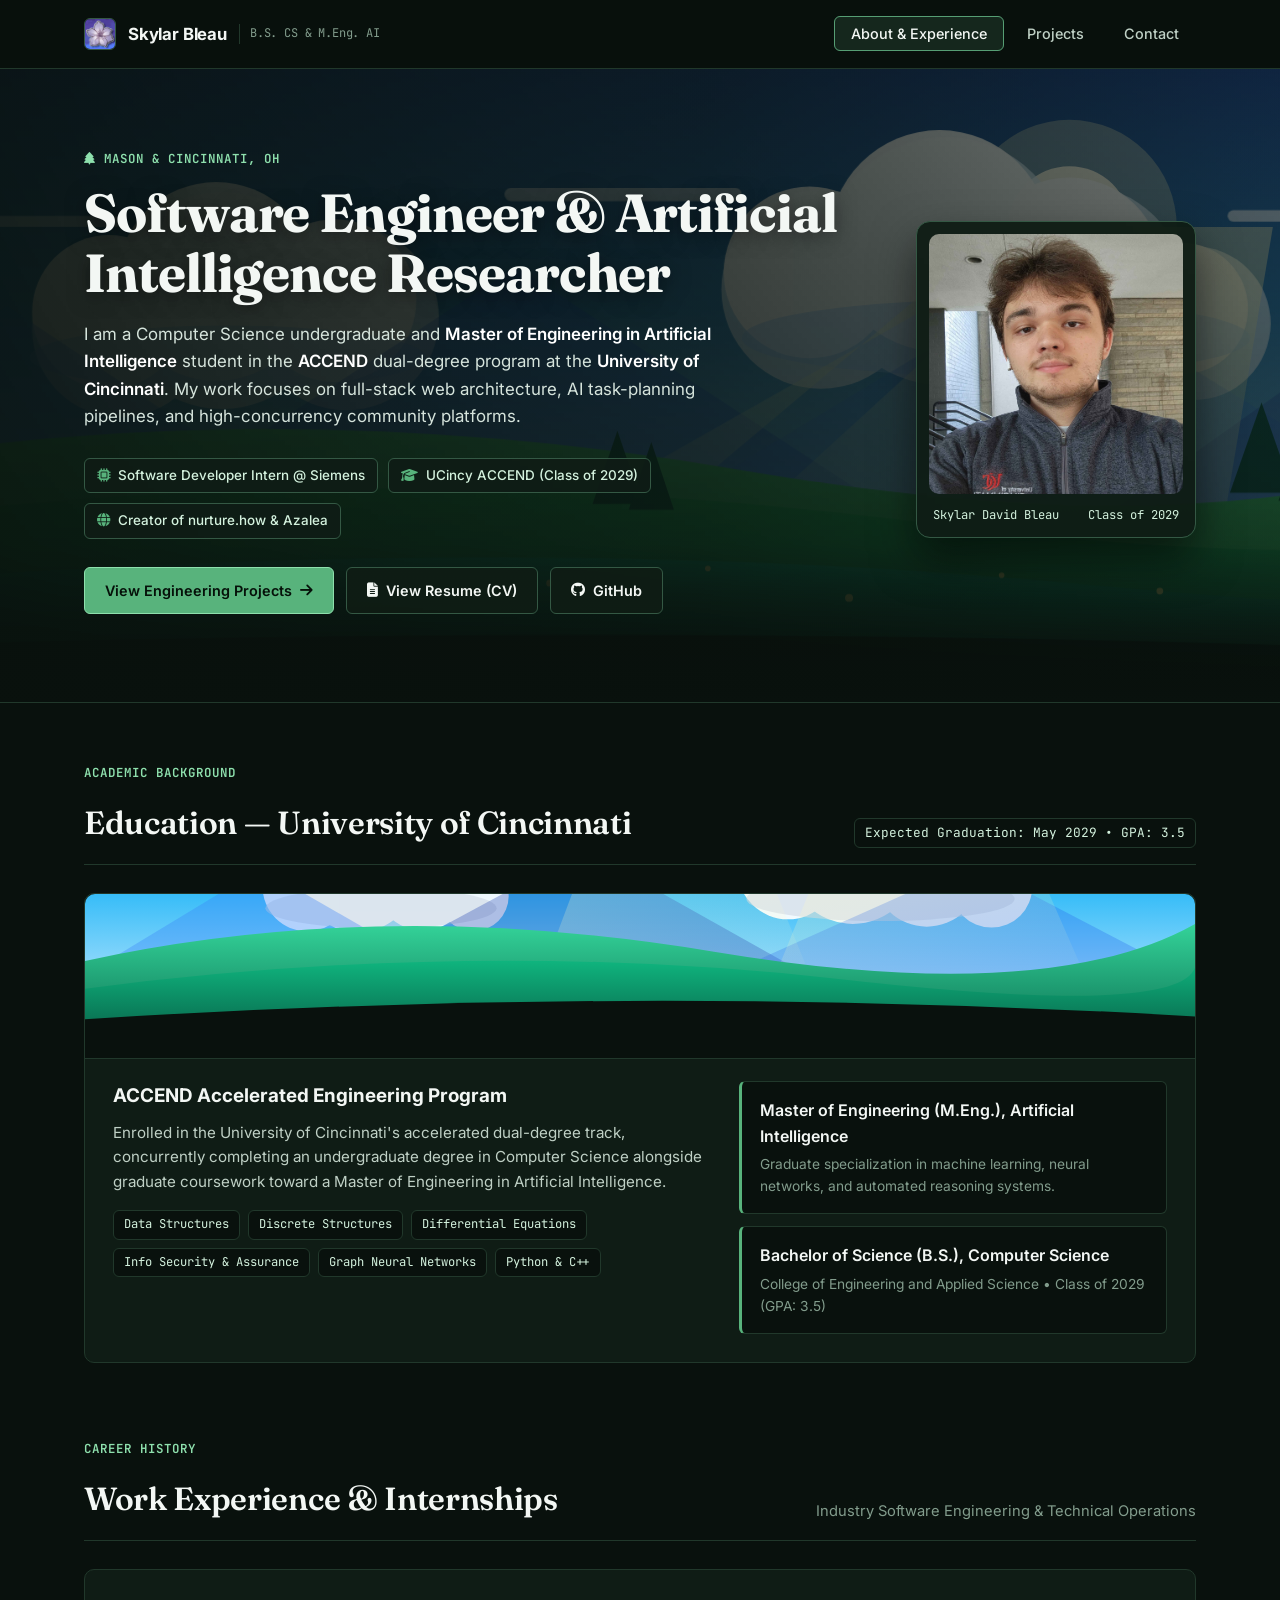
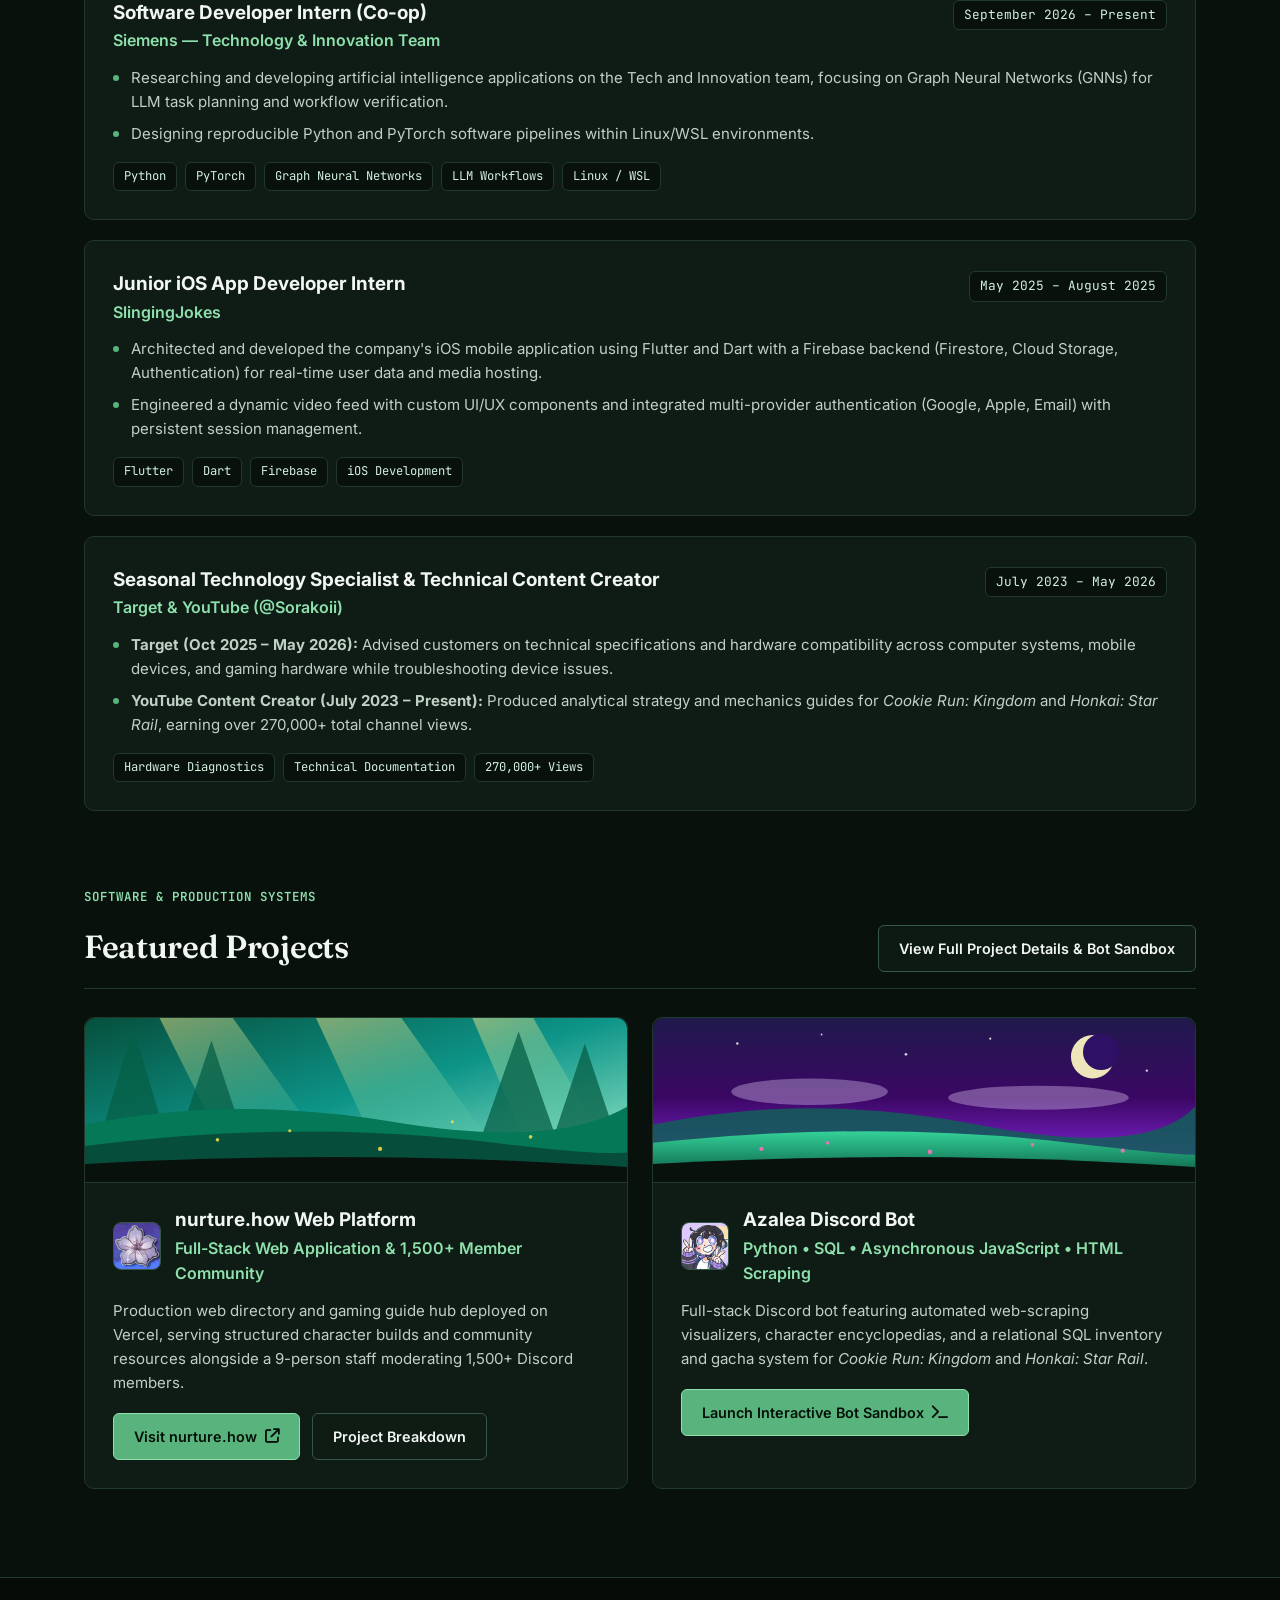
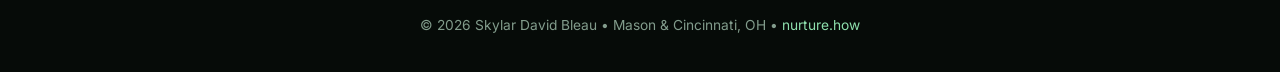
==== commit 2de7624b: "image fix" ====
--- a/index.html
+++ b/index.html
@@ -26,8 +26,117 @@
     </nav>
   </header>
 
-  <!-- Evergreen Forest & Meadow Hero Banner -->
+  <!-- Anime-Esque Illustrated Meadow, Cumulus Sky & Evergreen Horizon Banner -->
   <section class="meadow-banner">
+    <svg class="anime-backdrop-svg" viewBox="0 0 1600 560" preserveAspectRatio="xMidYMid slice" xmlns="http://www.w3.org/2000/svg">
+      <defs>
+        <linearGradient id="animeSky" x1="0" y1="0" x2="0" y2="1">
+          <stop offset="0%" stop-color="#173b7a"/>
+          <stop offset="38%" stop-color="#2978b5"/>
+          <stop offset="72%" stop-color="#7dd3fc"/>
+          <stop offset="92%" stop-color="#d9f99d"/>
+          <stop offset="100%" stop-color="#fef08a"/>
+        </linearGradient>
+        <linearGradient id="sunRay" x1="0.8" y1="0" x2="0.2" y2="1">
+          <stop offset="0%" stop-color="#fef9c3" stop-opacity="0.48"/>
+          <stop offset="100%" stop-color="#a7f3d0" stop-opacity="0"/>
+        </linearGradient>
+        <linearGradient id="meadowFar" x1="0" y1="0" x2="0" y2="1">
+          <stop offset="0%" stop-color="#4ade80"/>
+          <stop offset="100%" stop-color="#15803d"/>
+        </linearGradient>
+        <linearGradient id="meadowMid" x1="0" y1="0" x2="0" y2="1">
+          <stop offset="0%" stop-color="#22c55e"/>
+          <stop offset="100%" stop-color="#065f46"/>
+        </linearGradient>
+        <linearGradient id="meadowNear" x1="0" y1="0" x2="0" y2="1">
+          <stop offset="0%" stop-color="#10b981"/>
+          <stop offset="100%" stop-color="#09110d"/>
+        </linearGradient>
+      </defs>
+
+      <!-- Sky Base -->
+      <rect width="1600" height="560" fill="url(#animeSky)"/>
+
+      <!-- Glowing Sun & Halo -->
+      <circle cx="1180" cy="140" r="95" fill="#fef9c3" opacity="0.35"/>
+      <circle cx="1180" cy="140" r="54" fill="#fffbeb" opacity="0.92"/>
+
+      <!-- Drifting Anime Cumulus Cloud Bank (Back) -->
+      <g class="cloud-drift-slow">
+        <g fill="#e0f2fe" opacity="0.75">
+          <circle cx="340" cy="230" r="78"/>
+          <circle cx="430" cy="205" r="96"/>
+          <circle cx="540" cy="220" r="82"/>
+          <circle cx="960" cy="195" r="88"/>
+          <circle cx="1070" cy="170" r="110"/>
+          <circle cx="1190" cy="195" r="92"/>
+          <circle cx="1290" cy="225" r="68"/>
+        </g>
+        <!-- Cloud Sunlit Tops -->
+        <g fill="#ffffff" opacity="0.96">
+          <circle cx="330" cy="215" r="68"/>
+          <circle cx="425" cy="188" r="88"/>
+          <circle cx="530" cy="205" r="72"/>
+          <circle cx="950" cy="180" r="76"/>
+          <circle cx="1065" cy="152" r="98"/>
+          <circle cx="1180" cy="178" r="82"/>
+          <circle cx="1280" cy="212" r="58"/>
+        </g>
+        <!-- Cloud Lavender-Blue Cel Shadows -->
+        <g fill="#93c5fd" opacity="0.45">
+          <ellipse cx="435" cy="255" rx="175" ry="28"/>
+          <ellipse cx="1115" cy="238" rx="225" ry="34"/>
+        </g>
+      </g>
+
+      <!-- Distant Atmospheric Mountain Range -->
+      <polygon points="0,390 240,210 510,390" fill="#2563eb" opacity="0.32"/>
+      <polygon points="360,390 690,175 1020,390" fill="#1d4ed8" opacity="0.35"/>
+      <polygon points="820,390 1160,185 1490,390" fill="#3b82f6" opacity="0.28"/>
+      <polygon points="1220,390 1460,220 1600,340 1600,390" fill="#1e40af" opacity="0.3"/>
+
+      <!-- Drifting Cloud Ribbons (Mid) -->
+      <g class="cloud-drift-fast" fill="#ffffff" opacity="0.65">
+        <rect x="180" y="130" width="160" height="10" rx="5"/>
+        <rect x="680" y="105" width="210" height="12" rx="6"/>
+        <rect x="1320" y="125" width="180" height="10" rx="5"/>
+      </g>
+
+      <!-- Diagonal Sunbeams (Komorebi) -->
+      <polygon points="1180,140 1280,140 940,560 720,560" fill="url(#sunRay)"/>
+      <polygon points="1180,140 1360,140 1290,560 1060,560" fill="url(#sunRay)"/>
+      <polygon points="1180,140 1120,140 620,560 440,560" fill="url(#sunRay)"/>
+
+      <!-- Sunlit Rolling Meadow Hills -->
+      <path d="M0,370 Q420,275 890,355 T1600,310 L1600,560 L0,560 Z" fill="url(#meadowFar)"/>
+      <path d="M0,415 Q520,335 1040,400 T1600,365 L1600,560 L0,560 Z" fill="url(#meadowMid)"/>
+
+      <!-- Evergreen Pine Tree Clusters Along the Meadow Ridge -->
+      <g fill="#064e3b" opacity="0.9">
+        <polygon points="780,320 758,385 802,385"/>
+        <polygon points="810,330 790,390 830,390"/>
+        <polygon points="1350,295 1322,375 1378,375"/>
+        <polygon points="1390,310 1365,382 1415,382"/>
+        <polygon points="1430,285 1400,375 1460,375"/>
+        <polygon points="1475,305 1450,382 1500,382"/>
+      </g>
+
+      <!-- Foreground Meadow & Sunlit Wildflower Dots -->
+      <path d="M0,465 Q640,405 1180,455 T1600,435 L1600,560 L0,560 Z" fill="url(#meadowNear)"/>
+      <g fill="#fef08a" opacity="0.85">
+        <circle cx="720" cy="455" r="3"/>
+        <circle cx="860" cy="442" r="2.5"/>
+        <circle cx="985" cy="468" r="3.5"/>
+        <circle cx="1120" cy="448" r="2.5"/>
+        <circle cx="1260" cy="462" r="3"/>
+        <circle cx="1410" cy="450" r="3.5"/>
+      </g>
+      <path d="M0,515 Q800,485 1600,518 L1600,560 L0,560 Z" fill="#09110d"/>
+    </svg>
+
+    <div class="meadow-scrim"></div>
+
     <div class="hero-inner">
       <div>
         <span class="kicker"><i class="fa-solid fa-tree"></i> Mason &amp; Cincinnati, OH</span>
@@ -38,7 +147,7 @@
 
         <div class="meta-strip">
           <span class="meta-item"><i class="fa-solid fa-microchip"></i> Software Developer Intern @ Siemens</span>
-          <span class="meta-item"><i class="fa-solid fa-graduation-cap"></i> UCincy ACCEND (GPA: 3.5)</span>
+          <span class="meta-item"><i class="fa-solid fa-graduation-cap"></i> UCincy ACCEND (Class of 2029)</span>
           <span class="meta-item"><i class="fa-solid fa-globe"></i> Creator of nurture.how &amp; Azalea</span>
         </div>
 
@@ -59,15 +168,10 @@
         <img src="meself.jpg" alt="Skylar Bleau" width="256" height="260">
         <div class="portrait-caption">
           <span>Skylar David Bleau</span>
-          <span>Class of 2028</span>
+          <span>Class of 2029</span>
         </div>
       </div>
     </div>
-
-    <!-- Layered SVG Pine & Meadow Horizon -->
-    <svg class="pine-divider" viewBox="0 0 1440 48" fill="none" preserveAspectRatio="none" xmlns="http://www.w3.org/2000/svg">
-      <path d="M0 48L1440 48L1440 18C1280 38 1060 6 840 24C620 42 340 8 0 28L0 48Z" fill="#0a110d"/>
-    </svg>
   </section>
 
   <main class="container">
@@ -78,11 +182,11 @@
           <span class="kicker">Academic Background</span>
           <h2 class="section-title">Education — University of Cincinnati</h2>
         </div>
-        <span class="exp-date">Expected Graduation: May 2028 • GPA: 3.5</span>
+        <span class="exp-date">Expected Graduation: May 2029 • GPA: 3.5</span>
       </div>
 
       <div class="card">
-        <div class="card-photo-banner" style="background-image: url('https://images.unsplash.com/photo-1500382017468-9049fed747ef?auto=format&fit=crop&w=1400&q=80');"></div>
+        <div class="card-photo-banner"></div>
         <div class="edu-grid">
           <div>
             <h3 class="exp-role" style="margin-bottom: 10px;">ACCEND Accelerated Engineering Program</h3>
@@ -106,7 +210,7 @@
             </div>
             <div class="degree-box">
               <h4>Bachelor of Science (B.S.), Computer Science</h4>
-              <p>College of Engineering and Applied Science • GPA: 3.5</p>
+              <p>College of Engineering and Applied Science • Class of 2029 (GPA: 3.5)</p>
             </div>
           </div>
         </div>
@@ -201,7 +305,7 @@
 
       <div class="grid-2">
         <div class="card">
-          <div class="card-photo-banner" style="background-image: url('https://images.unsplash.com/photo-1470071459604-3b5ec3a7fe05?auto=format&fit=crop&w=900&q=80');"></div>
+          <div class="card-photo-banner forest-scene"></div>
           <div style="display: flex; align-items: center; gap: 14px; margin-bottom: 12px;">
             <img src="Nurture_icon.png" alt="Nurture Icon" width="48" height="48" style="border-radius: 8px; border: 1px solid var(--border-strong);">
             <div>
@@ -221,7 +325,7 @@
         </div>
 
         <div class="card">
-          <div class="card-photo-banner" style="background-image: url('https://images.unsplash.com/photo-1511497584788-876760111969?auto=format&fit=crop&w=900&q=80');"></div>
+          <div class="card-photo-banner twilight-scene"></div>
           <div style="display: flex; align-items: center; gap: 14px; margin-bottom: 12px;">
             <img src="Azalea.PNG" alt="Azalea Bot" width="48" height="48" style="border-radius: 8px; object-fit: cover; border: 1px solid var(--border-strong);">
             <div>
--- a/styles.css
+++ b/styles.css
@@ -1,33 +1,33 @@
 /* ==========================================================================
    SKYLAR BLEAU — SOFTWARE ENGINEERING PORTFOLIO
-   Alpine Meadow & Evergreen Architectural Theme | Zero-Lag GPU Animations
+   Anime-Esque Illustrated Meadow & Evergreen Theme | Zero-Lag GPU Engine
    ========================================================================== */
 
 @import url('https://fonts.googleapis.com/css2?family=Fraunces:opsz,wght@9..144,600;9..144,700&family=Inter:wght@400;500;600;700&family=JetBrains+Mono:wght@400;500;600&display=swap');
 
 :root {
-  /* Evergreen & Meadow Palette */
-  --bg-base: #0a110d;
-  --bg-surface: #101a14;
-  --bg-elevated: #16241c;
-  --bg-interactive: #1c2e24;
+  /* Evergreen & Cel-Shaded Meadow Palette */
+  --bg-base: #09110d;
+  --bg-surface: #0f1c15;
+  --bg-elevated: #15271d;
+  --bg-interactive: #1c3326;
 
   /* Borders & Dividers */
-  --border-subtle: #22352a;
-  --border-strong: #355442;
-  --border-accent: #528c69;
-
-  /* Natural Accents */
-  --meadow-green: #5fa87a;
-  --meadow-light: #8fd1a6;
-  --sunlit-sage: #cfe8d5;
-  --warm-amber: #d4a359;
-  --azalea-accent: #b39ddb;
+  --border-subtle: #21382b;
+  --border-strong: #345844;
+  --border-accent: #569e74;
+
+  /* Anime Sky & Meadow Accents */
+  --meadow-green: #58b37c;
+  --meadow-light: #8ee0ad;
+  --sunlit-sage: #d4f2de;
+  --sky-cyan: #7dd3fc;
+  --sun-gold: #fde68a;
 
   /* Typography */
-  --text-main: #f2f5f3;
-  --text-body: #b8c7be;
-  --text-muted: #7e9487;
+  --text-main: #f3f7f4;
+  --text-body: #bfd0c5;
+  --text-muted: #829c8c;
 
   /* Layout & Motion */
   --max-width: 1160px;
@@ -35,6 +35,19 @@
   --radius-md: 10px;
   --radius-lg: 14px;
   --ease-out: cubic-bezier(0.16, 1, 0.3, 1);
+
+  /* ========================================================================
+     ANIME-ESQUE ILLUSTRATED LANDSCAPE SCENES (Crisp 4K Vector Data URIs)
+     ======================================================================== */
+
+  /* Scene 1: Sunlit Alpine Meadow & Cumulus Sky (Education Card) */
+  --scene-alpine-meadow: url("data:image/svg+xml;utf8,<svg xmlns='http://www.w3.org/2000/svg' viewBox='0 0 1200 320' preserveAspectRatio='xMidYMid slice'><defs><linearGradient id='sky1' x1='0' y1='0' x2='0' y2='1'><stop offset='0%' stop-color='%231d4ed8'/><stop offset='45%' stop-color='%2338bdf8'/><stop offset='82%' stop-color='%23bae6fd'/><stop offset='100%' stop-color='%23fef3c7'/></linearGradient><linearGradient id='hill1' x1='0' y1='0' x2='0' y2='1'><stop offset='0%' stop-color='%2334d399'/><stop offset='100%' stop-color='%23065f46'/></linearGradient><linearGradient id='hill2' x1='0' y1='0' x2='0' y2='1'><stop offset='0%' stop-color='%2310b981'/><stop offset='100%' stop-color='%23064e3b'/></linearGradient><linearGradient id='ray' x1='0' y1='0' x2='0.3' y2='1'><stop offset='0%' stop-color='%23fef9c3' stop-opacity='0.45'/><stop offset='100%' stop-color='%23fef9c3' stop-opacity='0'/></linearGradient></defs><rect width='1200' height='320' fill='url(%23sky1)'/><circle cx='920' cy='88' r='56' fill='%23fef08a' opacity='0.85'/><g fill='%23ffffff' opacity='0.92'><circle cx='240' cy='135' r='48'/><circle cx='295' cy='120' r='64'/><circle cx='365' cy='130' r='52'/><circle cx='420' cy='145' r='38'/><circle cx='760' cy='115' r='55'/><circle cx='830' cy='105' r='70'/><circle cx='910' cy='120' r='58'/><circle cx='980' cy='135' r='44'/></g><g fill='%23cbd5e1' opacity='0.55'><ellipse cx='320' cy='158' rx='125' ry='22'/><ellipse cx='860' cy='148' rx='145' ry='24'/></g><polygon points='0,230 190,115 390,230' fill='%233b82f6' opacity='0.35'/><polygon points='280,235 540,95 790,235' fill='%231e40af' opacity='0.32'/><polygon points='680,235 960,110 1200,235' fill='%232563eb' opacity='0.3'/><polygon points='840,0 980,0 1120,320 710,320' fill='url(%23ray)'/><polygon points='580,0 690,0 820,320 460,320' fill='url(%23ray)'/><path d='M0,215 Q320,145 680,205 T1200,175 L1200,320 L0,320 Z' fill='url(%23hill1)'/><path d='M0,245 Q420,190 820,235 T1200,210 L1200,320 L0,320 Z' fill='url(%23hill2)'/><path d='M0,278 Q600,240 1200,275 L1200,320 L0,320 Z' fill='%2309110d'/></svg>");
+
+  /* Scene 2: Sunbeams Through Ancient Forest Shrine (nurture.how Card) */
+  --scene-forest-sunbeams: url("data:image/svg+xml;utf8,<svg xmlns='http://www.w3.org/2000/svg' viewBox='0 0 900 280' preserveAspectRatio='xMidYMid slice'><defs><linearGradient id='fsky' x1='0' y1='0' x2='1' y2='1'><stop offset='0%' stop-color='%23064e3b'/><stop offset='50%' stop-color='%230d9488'/><stop offset='100%' stop-color='%23a7f3d0'/></linearGradient><linearGradient id='beam' x1='0' y1='0' x2='0.4' y2='1'><stop offset='0%' stop-color='%23fde68a' stop-opacity='0.5'/><stop offset='100%' stop-color='%236ee7b7' stop-opacity='0'/></linearGradient></defs><rect width='900' height='280' fill='url(%23fsky)'/><polygon points='120,0 240,0 440,280 260,280' fill='url(%23beam)'/><polygon points='380,0 520,0 720,280 510,280' fill='url(%23beam)'/><polygon points='640,0 740,0 900,280 760,280' fill='url(%23beam)'/><g fill='%23065f46' opacity='0.75'><polygon points='80,25 30,190 130,190'/><polygon points='210,45 155,210 265,210'/><polygon points='720,30 660,200 780,200'/><polygon points='830,50 775,215 885,215'/></g><path d='M0,185 Q240,135 510,180 T900,155 L900,280 L0,280 Z' fill='%23047857'/><path d='M0,220 Q360,175 680,215 T900,200 L900,280 L0,280 Z' fill='%23064e3b'/><g fill='%23fde047' opacity='0.85'><circle cx='220' cy='210' r='3'/><circle cx='340' cy='195' r='2.5'/><circle cx='490' cy='225' r='3.5'/><circle cx='610' cy='180' r='2.5'/><circle cx='740' cy='205' r='3'/></g><path d='M0,250 Q450,225 900,255 L900,280 L0,280 Z' fill='%2309110d'/></svg>");
+
+  /* Scene 3: Twilight Starlit Azalea Blossom Meadow (Azalea Card) */
+  --scene-twilight-meadow: url("data:image/svg+xml;utf8,<svg xmlns='http://www.w3.org/2000/svg' viewBox='0 0 900 280' preserveAspectRatio='xMidYMid slice'><defs><linearGradient id='tsky' x1='0' y1='0' x2='0' y2='1'><stop offset='0%' stop-color='%231e1b4b'/><stop offset='50%' stop-color='%233b0764'/><stop offset='85%' stop-color='%237e22ce'/><stop offset='100%' stop-color='%23f0abfc'/></linearGradient><linearGradient id='thill' x1='0' y1='0' x2='0' y2='1'><stop offset='0%' stop-color='%2334d399'/><stop offset='100%' stop-color='%23064e3b'/></linearGradient></defs><rect width='900' height='280' fill='url(%23tsky)'/><circle cx='730' cy='72' r='36' fill='%23fef9c3' opacity='0.92'/><circle cx='744' cy='64' r='30' fill='%232e1065'/><g fill='%23ffffff' opacity='0.8'><circle cx='140' cy='50' r='2'/><circle cx='280' cy='35' r='1.5'/><circle cx='420' cy='68' r='2.2'/><circle cx='560' cy='42' r='1.8'/><circle cx='820' cy='95' r='2'/></g><g fill='%23e9d5ff' opacity='0.35'><ellipse cx='260' cy='130' rx='130' ry='22'/><ellipse cx='640' cy='140' rx='150' ry='20'/></g><path d='M0,185 Q260,130 540,185 T900,155 L900,280 L0,280 Z' fill='%23115e59' opacity='0.85'/><path d='M0,215 Q380,175 720,218 T900,195 L900,280 L0,280 Z' fill='url(%23thill)'/><g fill='%23f472b6' opacity='0.9'><circle cx='180' cy='225' r='3.5'/><circle cx='290' cy='215' r='3'/><circle cx='460' cy='230' r='4'/><circle cx='630' cy='218' r='3'/><circle cx='780' cy='228' r='3.5'/></g><path d='M0,250 Q450,225 900,255 L900,280 L0,280 Z' fill='%2309110d'/></svg>");
 }
 
 *, *::before, *::after {
@@ -79,7 +92,7 @@
   position: sticky;
   top: 0;
   z-index: 100;
-  background-color: rgba(10, 17, 13, 0.94);
+  background-color: rgba(9, 17, 13, 0.95);
   border-bottom: 1px solid var(--border-subtle);
 }
 
@@ -149,31 +162,56 @@
 }
 
 /* ==========================================================================
-   MEADOW & PINE HERO BANNER
+   ANIME-ESQUE PAINTED MEADOW & PINE HERO BANNER
    ========================================================================== */
 .meadow-banner {
   position: relative;
   overflow: hidden;
   border-bottom: 1px solid var(--border-subtle);
-  background-color: var(--bg-surface);
-  background-image:
-    linear-gradient(180deg, rgba(10, 17, 13, 0.72) 0%, rgba(10, 17, 13, 0.88) 70%, #0a110d 100%),
-    url('https://images.unsplash.com/photo-1448375240586-882707db888b?auto=format&fit=crop&w=1800&q=80');
-  background-size: cover;
-  background-position: center 40%;
-}
-
-.meadow-banner.subpage-banner {
-  background-image:
-    linear-gradient(180deg, rgba(10, 17, 13, 0.75) 0%, rgba(10, 17, 13, 0.95) 100%),
-    url('https://images.unsplash.com/photo-1500382017468-9049fed747ef?auto=format&fit=crop&w=1800&q=80');
-  background-position: center 55%;
+  background-color: #0d2118;
+}
+
+.anime-backdrop-svg {
+  position: absolute;
+  inset: 0;
+  width: 100%;
+  height: 100%;
+  object-fit: cover;
+  pointer-events: none;
+  z-index: 0;
+}
+
+/* Gentle GPU-Composited Cloud Drift (Zero CPU/Repaint Overhead) */
+.cloud-drift-slow {
+  will-change: transform;
+  animation: driftClouds 26s ease-in-out infinite alternate;
+}
+
+.cloud-drift-fast {
+  will-change: transform;
+  animation: driftClouds 18s ease-in-out infinite alternate-reverse;
+}
+
+@keyframes driftClouds {
+  0% { transform: translate3d(-18px, 0, 0); }
+  100% { transform: translate3d(18px, 0, 0); }
+}
+
+/* Readability Scrim Over Illustrated Landscape */
+.meadow-scrim {
+  position: absolute;
+  inset: 0;
+  background:
+    linear-gradient(90deg, rgba(9, 17, 13, 0.88) 0%, rgba(9, 17, 13, 0.68) 55%, rgba(9, 17, 13, 0.38) 100%),
+    linear-gradient(180deg, rgba(9, 17, 13, 0.25) 0%, rgba(9, 17, 13, 0.6) 75%, #09110d 100%);
+  pointer-events: none;
+  z-index: 1;
 }
 
 .hero-inner {
   max-width: var(--max-width);
   margin: 0 auto;
-  padding: 72px 24px 84px;
+  padding: 76px 24px 88px;
   display: grid;
   grid-template-columns: 1fr 280px;
   gap: 48px;
@@ -188,7 +226,7 @@
   gap: 8px;
   font-family: 'JetBrains Mono', monospace;
   font-size: 0.78rem;
-  font-weight: 500;
+  font-weight: 600;
   text-transform: uppercase;
   letter-spacing: 0.08em;
   color: var(--meadow-light);
@@ -203,17 +241,18 @@
   letter-spacing: -0.02em;
   color: var(--text-main);
   margin-bottom: 18px;
+  text-shadow: 0 4px 20px rgba(0, 0, 0, 0.5);
 }
 
 .hero-lead {
-  font-size: 1.08rem;
-  color: var(--text-body);
+  font-size: 1.06rem;
+  color: #d6e4dc;
   max-width: 660px;
   margin-bottom: 28px;
 }
 
 .hero-lead strong {
-  color: var(--text-main);
+  color: #ffffff;
   font-weight: 600;
 }
 
@@ -229,7 +268,7 @@
   align-items: center;
   gap: 8px;
   padding: 6px 12px;
-  background-color: rgba(16, 26, 20, 0.9);
+  background-color: rgba(15, 28, 21, 0.92);
   border: 1px solid var(--border-strong);
   border-radius: var(--radius-sm);
   font-size: 0.84rem;
@@ -265,7 +304,7 @@
 
 .btn-primary {
   background-color: var(--meadow-green);
-  color: #06100a;
+  color: #051009;
   border: 1px solid var(--meadow-light);
 }
 
@@ -274,7 +313,7 @@
 }
 
 .btn-outline {
-  background-color: rgba(16, 26, 20, 0.85);
+  background-color: rgba(15, 28, 21, 0.9);
   color: var(--text-main);
   border: 1px solid var(--border-strong);
 }
@@ -286,11 +325,11 @@
 
 /* Portrait Card */
 .portrait-card {
-  background-color: var(--bg-surface);
+  background-color: rgba(15, 28, 21, 0.95);
   border: 1px solid var(--border-strong);
   border-radius: var(--radius-lg);
   padding: 12px;
-  box-shadow: 0 20px 40px rgba(0, 0, 0, 0.5);
+  box-shadow: 0 20px 44px rgba(0, 0, 0, 0.55);
 }
 
 .portrait-card img {
@@ -307,19 +346,8 @@
   align-items: center;
   font-family: 'JetBrains Mono', monospace;
   font-size: 0.76rem;
-  color: var(--text-body);
+  color: var(--sunlit-sage);
   padding: 0 4px;
-}
-
-/* SVG Pine & Meadow Horizon Divider */
-.pine-divider {
-  position: absolute;
-  bottom: -1px;
-  left: 0;
-  width: 100%;
-  height: 48px;
-  pointer-events: none;
-  z-index: 1;
 }
 
 /* ==========================================================================
@@ -364,7 +392,7 @@
 }
 
 /* ==========================================================================
-   ARCHITECTURAL CARDS & NATURE PHOTOGRAPHY BANNERS
+   ARCHITECTURAL CARDS & ANIME LANDSCAPE BANNERS
    ========================================================================== */
 .grid-2 {
   display: grid;
@@ -393,20 +421,22 @@
 }
 
 .card-photo-banner {
-  height: 150px;
+  height: 165px;
   margin: -28px -28px 22px -28px;
   border-radius: var(--radius-md) var(--radius-md) 0 0;
+  background-image: var(--scene-alpine-meadow);
   background-size: cover;
-  background-position: center;
+  background-position: center bottom;
   border-bottom: 1px solid var(--border-subtle);
   position: relative;
 }
 
-.card-photo-banner::after {
-  content: '';
-  position: absolute;
-  inset: 0;
-  background: linear-gradient(180deg, rgba(16, 26, 20, 0.2) 0%, rgba(16, 26, 20, 0.85) 100%);
+.card-photo-banner.forest-scene {
+  background-image: var(--scene-forest-sunbeams);
+}
+
+.card-photo-banner.twilight-scene {
+  background-image: var(--scene-twilight-meadow);
 }
 
 /* Education Split Layout */
@@ -472,7 +502,7 @@
 .exp-date {
   font-family: 'JetBrains Mono', monospace;
   font-size: 0.8rem;
-  color: var(--text-muted);
+  color: var(--sunlit-sage);
   background-color: var(--bg-base);
   border: 1px solid var(--border-subtle);
   padding: 4px 10px;
@@ -559,7 +589,7 @@
 }
 
 /* ==========================================================================
-   AZALEA INTERACTIVE COMMAND SANDBOX (FIXED & HARDENED)
+   AZALEA INTERACTIVE COMMAND SANDBOX
    ========================================================================== */
 .sandbox-wrapper {
   background-color: var(--bg-surface);
@@ -617,7 +647,7 @@
 }
 
 .sandbox-sidebar {
-  background-color: #0d1611;
+  background-color: #0b140f;
   border-right: 1px solid var(--border-subtle);
   padding: 16px;
   display: flex;
@@ -890,7 +920,7 @@
 }
 
 /* ==========================================================================
-   GPU-ONLY SCROLL REVEAL & BREEZE ANIMATIONS
+   GPU-ONLY SCROLL REVEAL
    ========================================================================== */
 .reveal {
   opacity: 0;
@@ -903,22 +933,12 @@
   transform: translate3d(0, 0, 0);
 }
 
-.sway-tree {
-  transform-origin: bottom center;
-  animation: gentleSway 7s ease-in-out infinite alternate;
-}
-
-@keyframes gentleSway {
-  0% { transform: rotate(-1.2deg); }
-  100% { transform: rotate(1.2deg); }
-}
-
 /* ==========================================================================
    FOOTER
    ========================================================================== */
 .site-footer {
   border-top: 1px solid var(--border-subtle);
-  background-color: #070d0a;
+  background-color: #060b08;
   padding: 36px 24px;
   text-align: center;
   font-size: 0.86rem;
